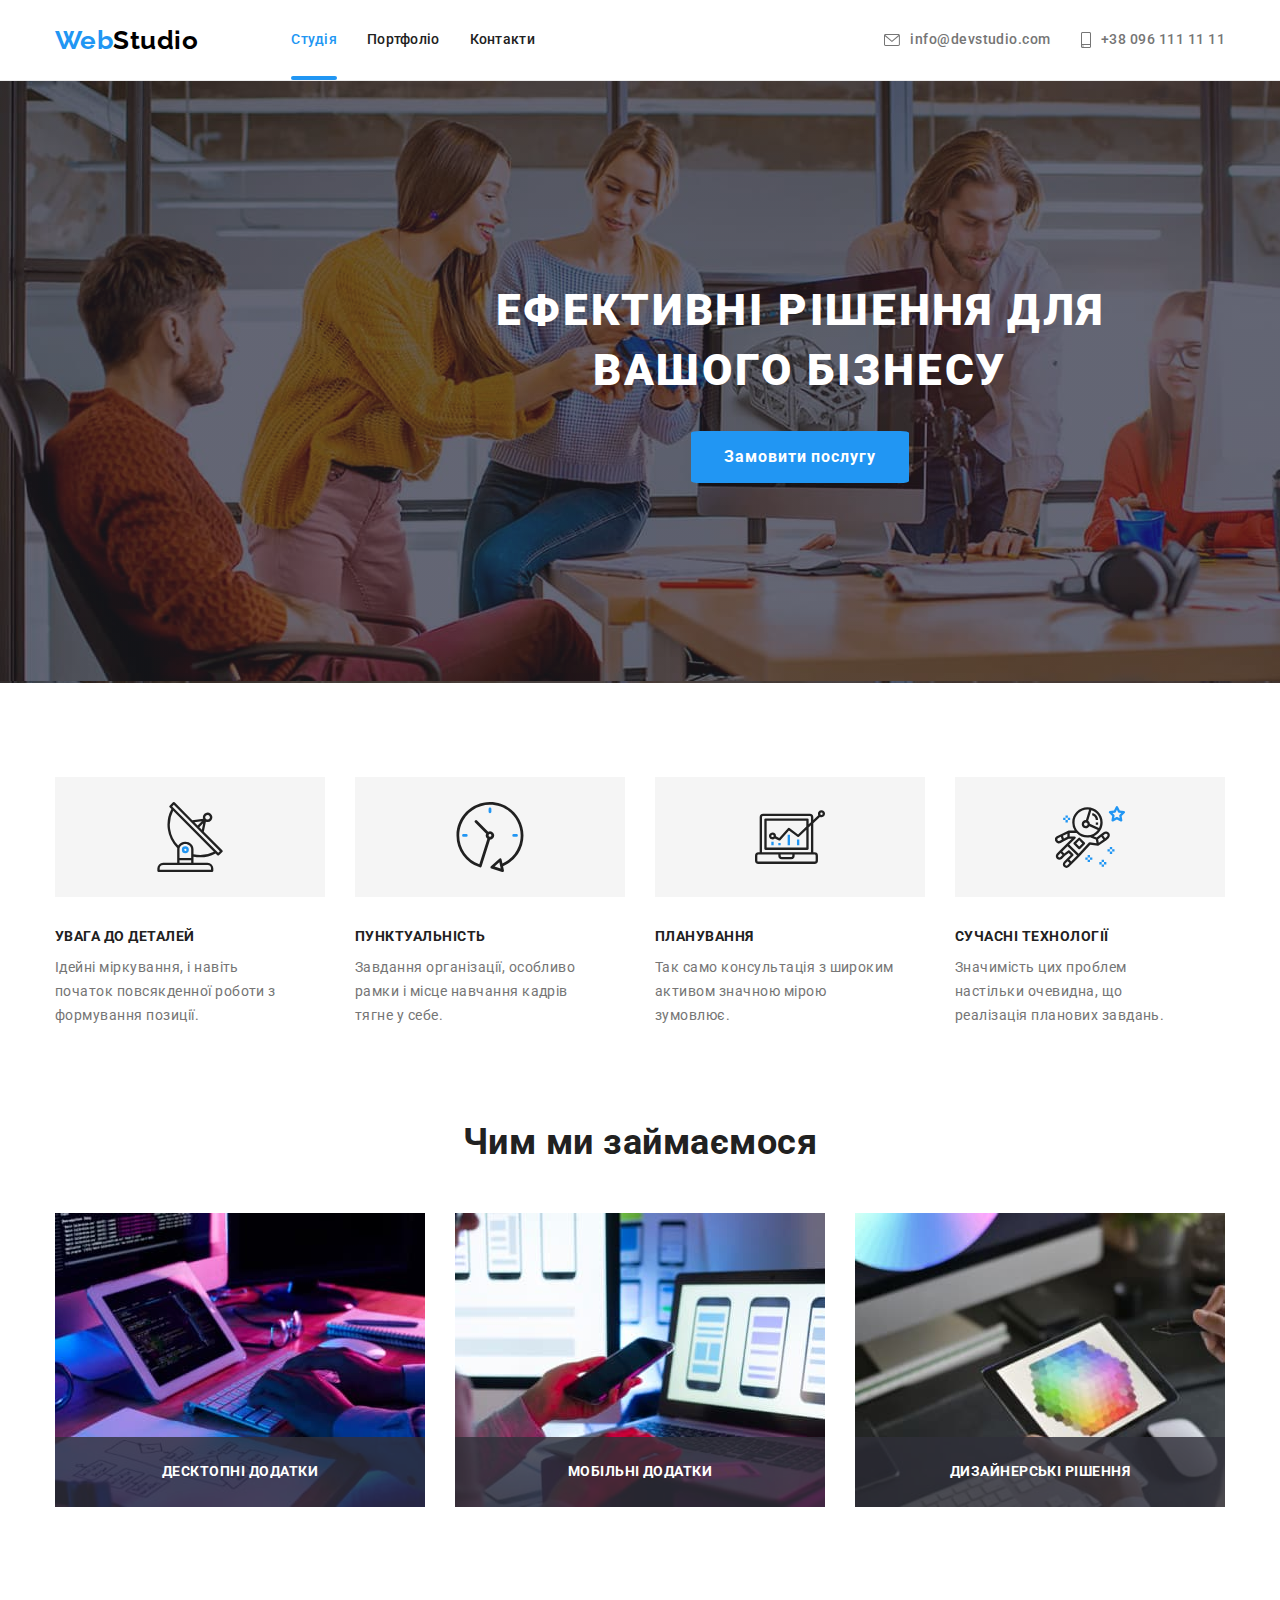
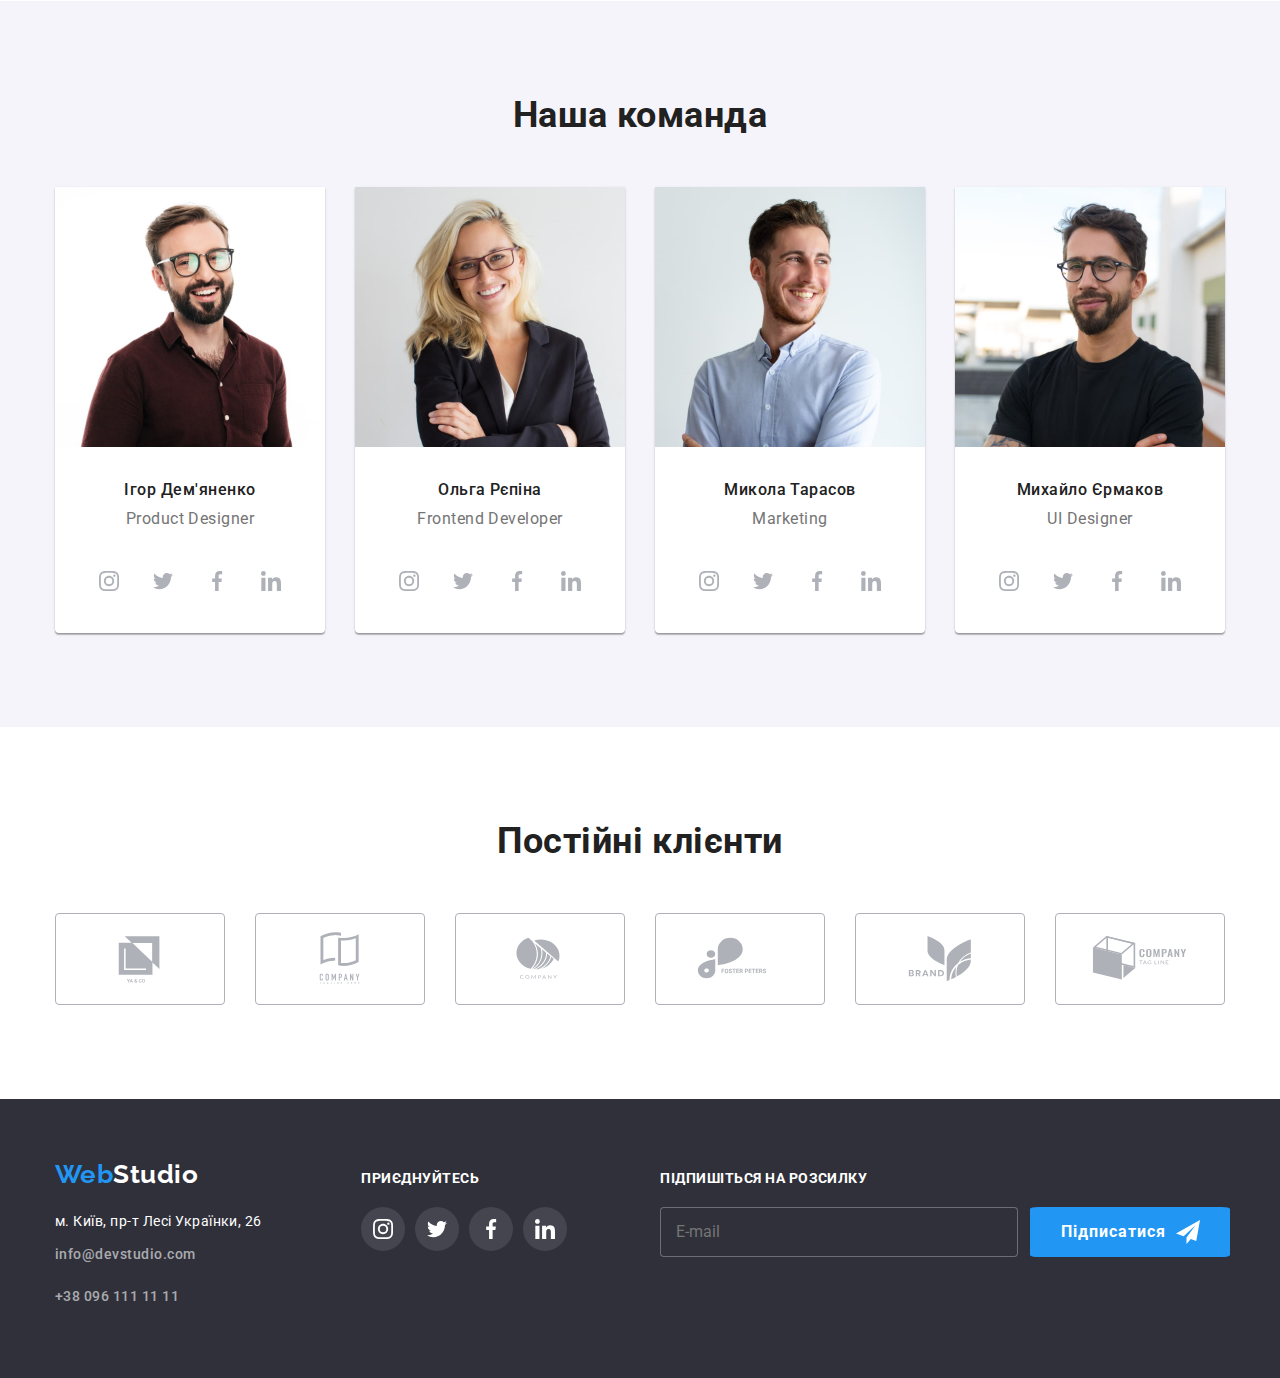
==== index.html @ f46c578a "копіює 6 репозиторій" ====
<!DOCTYPE html>
<html lang="uk">
  <head>
    <meta charset="UTF-8" />
    <meta http-equiv="X-UA-Compatible" content="IE=edge" />
    <meta name="viewport" content="width=device-width, initial-scale=1.0" />
    <title>Document</title>
    <link rel="preconnect" href="https://fonts.googleapis.com" />
    <link rel="preconnect" href="https://fonts.gstatic.com" crossorigin />
    <link
      href="https://fonts.googleapis.com/css2?family=Raleway:wght@700&family=Roboto:wght@400;500;700;900&display=swap"
      rel="stylesheet"
    />

    <link
      rel="stylesheet"
      href="https://cdnjs.cloudflare.com/ajax/libs/modern-normalize/1.1.0/modern-normalize.min.css"
    />
    <link rel="stylesheet" href="./css/styles.css" />
  </head>
  <body class="body">
    <header>
      <div class="header-body container">
        <nav class="nav">
          <a class="logo" href="/"
            >Web<span class="logo studio">Studio</span></a
          >
          <ul class="header list">
            <li class="test last-margin">
              <a class="heder-nav current" href="./index.html">Студія</a>
            </li>
            <li class="last-margin">
              <a class="heder-nav" href="./portfolio.html">Портфоліо</a>
            </li>
            <li class="last-margin">
              <a class="heder-nav" href="">Контакти</a>
            </li>
          </ul>
        </nav>
        <ul class="contacts list">
          <li class="last-margin">
            <a class="contacts-info" href="mailto:info@devstudio.com"
              > <svg class="envelope" width="16" height="12"><use href="./images/symbol-defs.svg#icon-envelope"></use></svg> info@devstudio.com</a
            >
          </li>
          <li class="last-margin">
            <a class="contacts-info" href="tel:+380961111111"
              ><svg class="envelope" width="10" height="16"><use href="./images/symbol-defs.svg#icon-smartphone"></use></svg> +38 096 111 11 11</a
            >
          </li>
        </ul>
      </div>
    </header>
    <main>
      <section class="hero">
        <div class="container">
          <h1 class="herou-text">Ефективні рішення для <br> вашого бізнесу</br></h1>
          <button class="button" type="button" data-modal-open>Замовити послугу</button>
          <div class="backdrop is-hidden" data-modal>
          <div class="modal">
            <button type="button"  class="close-modal" data-modal-close><svg class="close-svg" width="18" height="18"><use href="./images/symbol-defs.svg#icon-close"></use></svg></button>
            <p class="titile-modal">Залиште свої дані, ми вам передзвонимо</p>
            
            <form action="" class="form">
            
              <div class="form-filed">
            <label for="name">Ім'я</label>
            <input class="form-input" type="text" name="name" id="name"/>
            <svg class="form-icon" width="18" height="18"><use href="./images/symbol-defs.svg#icon-person-black"></use></svg>
            </div>
            
            
            <div class="form-filed"><label for="tel">Телефон</label>
            <input class="form-input" type="tel" name="tel" id="tel"/>
          <svg class="form-icon" width="18" height="18"><use href="./images/symbol-defs.svg#icon-phone-black"></use></svg>
          </div>
            
            <div class="form-filed"><label for="email">Пошта</label>
            <input class="form-input" type="email" name="email" id="email"/>
          <svg class="form-icon" width="18" height="18"><use href="./images/symbol-defs.svg#icon-email-black"></use></svg>
          </div>

              
            
            <div class="form-filed textarea"><label for="comment">Коментар</label>
            <textarea class="comment" name="comment" id="comment"  rows="10" placeholder="Введіть текст"></textarea></div>
            
          
            <label class="accept"> <input class="checkbox" type="checkbox">

              <svg class="icon-check" width="16px" height="15px"><use href="./images/symbol-defs.svg#icon-check"></use></svg> 
              Погоджуюся з розсилкою та приймаю 
              <a href=" " class="a-accept">Умови договору</a> 
            </label>
            <button class="button"  type="submit">Відправити</button>
           </form>
           </div>
        </div>
        </div>
        
      </section>
      <section class=" container section">
        <ul class="featurs list">
          <li class="groups" >
            <div class="featurs-group ">
              <svg class="antenna" width="70" height="70"><use href="./images/symbol-defs.svg#icon-antenna"></use></svg>
            </div>
            <h2 class="featurs-title">УВАГА ДО ДЕТАЛЕЙ</h2>
            <p class="featurs-text">
              Ідейні міркування, і навіть початок повсякденної роботи з
              формування позиції.
            </p>
          </li>
          <li  class="groups">
            <div class="featurs-group ">
              <svg class="clock" width="70" height="70"><use href="./images/symbol-defs.svg#icon-clock"></use></svg>
            </div>
            <h2 class="featurs-title">ПУНКТУАЛЬНІСТЬ</h2>
            <p class="featurs-text">
              Завдання організації, особливо рамки і місце навчання кадрів тягне
              у себе.
            </p>
          </li>
          <li  class="groups">
            <div class="featurs-group ">
              <svg class="diagram" width="70" height="70"><use href="./images/symbol-defs.svg#icon-diagram"></use></svg>
            </div>
            <h2 class="featurs-title">ПЛАНУВАННЯ</h2>
            <p class="featurs-text">
              Так само консультація з широким активом значною мірою зумовлює.
            </p>
          </li>
          <li  class="groups">
             <div class="featurs-group ">
              <svg class="astronaut" width="70" height="70"><use href="./images/symbol-defs.svg#icon-astronaut"></use></svg>
            </div>
            <h2 class="featurs-title">СУЧАСНІ ТЕХНОЛОГІЇ</h2>
            <p class="featurs-text">
              Значимість цих проблем настільки очевидна, що реалізація планових
              завдань.
            </p>
          </li>
        </ul>
      </section>
      <section class="heading section heading">
        <div class="container">
          <h2 class="heading-titel">Чим ми займаємося</h2>
          <ul class="heading-foto list">
            <li class="foto">
              <div class="box"><img
                  class="foto no-grap"
                  src="./images/img(8).jpg"
                  alt="Розробкою програм"
                  width="370"
                />
                <p class="label-text">ДЕСКТОПНІ ДОДАТКИ</p>
              </div>
              </li>
            <li class="foto">
                 <div class="box"><img
                  class="foto no-grap"
                  src="./images/img(10).jpg"
                  alt="Підлаштовуємо програми під телефонну версію"
                  width="370"
                /><p class="label-text">МОБІЛЬНІ ДОДАТКИ</p></div>
              </li>
            <li class="foto">
              <div class="box"><img
                  class="foto no-grap"
                  src="./images/img(9).jpg"
                  alt="Підлаштовуємо програми під планшет"
                  width="370"
                /><p class="label-text">ДИЗАЙНЕРСЬКІ РІШЕННЯ</p></div>
            </li>
          </ul>
        </div>
      </section>
      <section class="content section">
        <div class="container">
          <h2 class="content-title">Наша команда</h2>
          <ul class="images list">
            <li class="img">
              <div class="content-frame">
                <img
                  src="./images/img1.jpg"
                  alt="Ігор Дем'яненко
          Product Designer"
                  width="270"
                /> <div class="comanda">
                <h3 class="name">Ігор Дем'яненко</h3>
                <p class="position">Product Designer</p></div>
                <ul class="icon-list list">
                <li class="ic"><a href="#icon-instagram" class="icon"><svg class="social" width="20" height="20"><use href="./images/symbol-defs.svg#icon-instagram"></use></svg></a></li>
                <li class="ic"><a href="#icon-twitter" class="icon"><svg class="social" width="20" height="20"><use href="./images/symbol-defs.svg#icon-twitter"></use></svg></a></li>
                <li class="ic"><a href="#icon-facebook" class="icon"><svg class="social" width="20" height="20"><use href="./images/symbol-defs.svg#icon-facebook"></use></svg></a></li>
                <li class="ic"><a href="#icon-linkedin" class="icon"><svg class="social" width="20" height="20"><use href="./images/symbol-defs.svg#icon-linkedin"></use></svg></a></li>
                </ul>
              </div>
            </li>
            <li class="img">
              <div class="content-frame">
                <img
                  src="./images/img2.jpg"
                  alt="Ольга Рєпіна
          Frontend Developer"
                  width="270"
                /><div class="comanda">
                <h3 class="name">Ольга Рєпіна</h3>
                <p class="position">Frontend Developer</p></div>
                <ul class="icon-list list">
                <li class="ic" ><a href="#icon-instagram" class="icon"><svg class="social" width="20" height="20"><use href="./images/symbol-defs.svg#icon-instagram"></use></svg></a></li>
                <li class="ic" ><a href="#icon-twitter" class="icon"><svg class="social" width="20" height="20"><use href="./images/symbol-defs.svg#icon-twitter"></use></svg></a></li>
                <li class="ic" ><a href="#icon-facebook" class="icon"><svg class="social" width="20" height="20"><use href="./images/symbol-defs.svg#icon-facebook"></use></svg></a></li>
                <li class="ic" ><a href="#icon-linkedin" class="icon"><svg class="social" width="20" height="20"><use href="./images/symbol-defs.svg#icon-linkedin"></use></svg></a></li>
                </ul>
              </div>
            </li>
            <li class="img">
              <div class="content-frame">
                <img
                  src="./images/img3.jpg"
                  alt="Микола Тарасов Marketing"
                  width="270"
                /><div class="comanda">
                <h3 class="name">Микола Тарасов</h3>
                <p class="position">Marketing</p> </div>
                <ul class="icon-list list">
                <li class="ic" ><a href="#icon-instagram" class="icon"><svg class="social" width="20" height="20"><use href="./images/symbol-defs.svg#icon-instagram"></use></svg></a></li>
                <li class="ic" ><a href="#icon-twitter" class="icon"><svg class="social" width="20" height="20"><use href="./images/symbol-defs.svg#icon-twitter"></use></svg></a></li>
                <li class="ic" ><a href="#icon-facebook" class="icon"><svg class="social" width="20" height="20"><use href="./images/symbol-defs.svg#icon-facebook"></use></svg></a></li>
                <li class="ic" ><a href="#icon-linkedin" class="icon"><svg class="social" width="20" height="20"><use href="./images/symbol-defs.svg#icon-linkedin"></use></svg></a></li>
                </ul>
        
              </div>
            </li>
            <li class="img">
              <div class="content-frame">
                <img
                  src="./images/img4.jpg"
                  alt="Михайло Єрмаков UI Designer"
                  width="270"
                /><div class="comanda">
                <h3 class="name">Михайло Єрмаков</h3>
                <p class="position">UI Designer</p></div>
                <ul class="icon-list list">
                <li class="ic" ><a href="#icon-instagram" class="icon"><svg class="social" width="20" height="20"><use href="./images/symbol-defs.svg#icon-instagram"></use></svg></a></li>
                <li class="ic" ><a href="#icon-twitter" class="icon"><svg class="social" width="20" height="20"><use href="./images/symbol-defs.svg#icon-twitter"></use></svg></a></li>
                <li class="ic" ><a href="#icon-facebook" class="icon"><svg class="social" width="20" height="20"><use href="./images/symbol-defs.svg#icon-facebook"></use></svg></a></li>
                <li class="ic" ><a href="#icon-linkedin" class="icon"><svg class="social" width="20" height="20"><use href="./images/symbol-defs.svg#icon-linkedin"></use></svg></a></li>
                </ul>
              </div>
            </li>
          </ul>
        </div>
      </section>

      <section class="customers-section container">
        <h2 class="customers">Постійні клієнти</h2>
        <ul class="custom-list list">
          <li class="custom"><a  href="#icon-Logo" class="custom-logo" ><svg width="106" height="60"><use href="./images/symbol-defs.svg#icon-Logo"></use></svg></a></li>
          <li class="custom"><a  href="#icon-Logo-1" class="custom-logo" ><svg width="106" height="60"><use href="./images/symbol-defs.svg#icon-Logo-1"></use></svg></a></li>
          <li class="custom"><a  href="#icon-Logo-2" class="custom-logo" ><svg width="106" height="60"><use href="./images/symbol-defs.svg#icon-Logo-2"></use></svg></a></li>
          <li class="custom"><a  href="#icon-Logo-3" class="custom-logo" ><svg width="106" height="60"><use href="./images/symbol-defs.svg#icon-Logo-3"></use></svg></a></li>
          <li class="custom"><a  href="#icon-Logo-4" class="custom-logo" ><svg width="106" height="60"><use href="./images/symbol-defs.svg#icon-Logo-4"></use></svg></a></li>
          <li class="custom"><a  href="#icon-Logo-4" class="custom-logo" ><svg width="106" height="60"><use href="./images/symbol-defs.svg#icon-Logo-5"></use></svg></a></li>
        </ul>
      </section>
    </main>
    <footer class="footer">
      <div class="footer-nav container">
        <div class="left-footer">
          <div class="logo-footer">
          <a class="logo" href="/">Web<span class="logo wite">Studio</span></a>
        </div>

        <address>
          <p class="adres">м. Київ, пр-т Лесі Українки, 26</p>
          <ul class="list">
            <li class="margin">
              <a class="contacts-info footer" href="mailto:info@devstudio.com"
                >info@devstudio.com</a
              >
            </li>
            <li>
              <a class="contacts-info footer" href="tel:+380961111111"
                >+38 096 111 11 11</a
              >
            </li>
          </ul>
        </address>
       </div>
        
        <div class="center-footer">
          <h2 class="welcome">ПРИЄДНУЙТЕСЬ</h2>
          <ul class="icon-list list">
                <li class="footer-icon"><a href="#icon-instagram" class="icon icon-footer"><svg class="social" width="20" height="20"><use href="./images/symbol-defs.svg#icon-instagram"></use></svg></a></li>
                <li class="footer-icon"><a href="#icon-twitter" class="icon icon-footer"><svg class="social" width="20" height="20"><use href="./images/symbol-defs.svg#icon-twitter"></use></svg></a></li>
                <li class="footer-icon"><a href="#icon-facebook" class="icon icon-footer"><svg class="social" width="20" height="20"><use href="./images/symbol-defs.svg#icon-facebook"></use></svg></a></li>
                <li class="footer-icon"><a href="#icon-linkedin" class="icon icon-footer"><svg class="social" width="20" height="20"><use href="./images/symbol-defs.svg#icon-linkedin"></use></svg></a></li>
                </ul>

         </div>
         <div class="right-footer">
          <h2 class="welcome">ПІДПИШІТЬСЯ НА РОЗСИЛКУ</h2>
          <form action="" class="email-footer">
            <label>
            <input class="email-footer-input" type="email-footer" name="email-footer" id="email-footer"
            placeholder="E-mail"/></label>
            <button class="button"  type="submit">Підписатися<svg class="icon-send" width="24" height="24"><use href="./images/symbol-defs.svg#icon-icon-send"></use></svg></button>

          </form>
  
  

         </div>
      </div>
      
    </footer>
    <script src="./js/modal.js"></script>
  </body>
</html>
---- css/styles.css ----
:root {
  --primary-text-color: #000000;
  --title-text-color: #757575;
  --accent-color: #2196f3;
  --heading-color: #2f303a;
  --featurs-title-color: #212121;
  --foter-adres-color: rgba(255, 255, 255, 0.6);
  --body-background-color: #ffffff;
  --heading-background-color: #f5f4fa;
  --featurs-bacgraund-color: #f5f5f5;
  --button-focus-color: #188ce8;
  --border-solid-color: #eeeeee;
  --sociala-medier-color: #afb1b8;
}

html {
  box-sizing: border-box;
}

* *::before,
*::after {
  box-sizing: inherit;
}

h1,
h2,
h3,
p,
ul {
  margin: 0;
  padding: 0;
}

.body {
  background-color: var(--body-background-color);

  font-family: Roboto, sans-serif;
  letter-spacing: 0.03em;
  margin: 0 auto;
}

.list {
  list-style: none;
}

.container {
  margin-left: auto;
  margin-right: auto;

  width: 1200px;
  padding-left: 15px;
  padding-right: 15px;
}

.section {
  padding-top: 94px;
  padding-bottom: 94px;
}

header {
  border-bottom: 1px solid #ececec;
}

.header-body {
  display: flex;
  justify-content: space-between;
  align-items: center;
}

.nav {
  display: flex;
  justify-content: space-between;
  align-items: center;
}

.logo {
  color: var(--accent-color);
  font-family: Raleway, sans-serif;
  font-weight: 700;
  font-size: 26px;
  line-height: 1.19;
  text-decoration: none;

  display: inline-block;
  margin-right: 93px;
}
.logo.studio {
  color: var(--primary-text-color);
  font-family: Raleway, sans-serif;
  font-weight: 700;
  font-size: 26px;
  line-height: 1.19;
  margin-right: 0px;
}

.header {
  display: flex;
}
.heder-nav {
  color: var(--featurs-title-color);
  font-weight: 500;
  font-size: 14px;
  line-height: 1.14;
  letter-spacing: 0.02em;
  text-decoration: none;

  display: block;
  padding: 32px 0;
  transition: color 250ms cubic-bezier(0.4, 0, 0.2, 1);
}

.current {
  color: var(--accent-color);
}
.test {
  position: relative;
}

.current::after {
  position: absolute;
  content: "";
  display: flex;
  height: 4px;
  width: 100%;
  background: #2196f3;
  border-radius: 2px;
  margin-top: 28px;
}

.heder-nav:hover,
.heder-nav:focus {
  color: var(--accent-color);
}

.contacts {
  display: flex;
}

.contacts-info {
  color: var(--title-text-color);
  text-decoration: none;
  font-size: 14px;
  line-height: 1.71;
  font-weight: 500;

  display: inline-flex;
  align-items: center;
  transition: color 250ms cubic-bezier(0.4, 0, 0.2, 1);
}

.contacts-info:hover,
.contacts-info:focus {
  color: var(--accent-color);
}

.envelope {
  margin-right: 10px;
}

.last-margin:not(:last-child) {
  margin-right: 30px;
}

.hero {
  background-color: #c4c4c4;
  text-align: center;
  padding: 200px;

  max-width: 1600px;
  min-height: 600px;
  background-image: linear-gradient(
      rgba(47, 48, 58, 0.4),
      rgba(47, 48, 58, 0.4)
    ),
    url(../images/fon.jpg);

  margin-left: auto;
  margin-right: auto;
}
.herou-text {
  color: var(--body-background-color);
  font-weight: 900;
  font-size: 44px;
  line-height: 1.36;
  text-align: center;
  letter-spacing: 0.06em;
  text-transform: uppercase;

  margin-bottom: 30px;
}
.button {
  padding: 10px 32px;
  display: inline-block;
  border-radius: 4%;
  min-width: 216px;
  text-align: center;

  color: var(--body-background-color);
  background-color: var(--accent-color);

  font-family: inherit;
  font-weight: 700;
  font-size: 16px;
  line-height: 1.87;
  letter-spacing: 0.06em;

  cursor: pointer;
  border: 1px solid transparent;
  transition: transform 250ms cubic-bezier(0.4, 0, 0.2, 1);
}

.button:hover,
.button:focus {
  background-color: var(--button-focus-color);
}

.backdrop {
  position: fixed;
  top: 0px;
  left: 0px;
  width: 100%;
  height: 100%;
  background-color: rgba(0, 0, 0, 0.2);
  z-index: 1;

  transition: opacity 250ms cubic-bezier(0.4, 0, 0.2, 1),
    visibility 250ms cubic-bezier(0.4, 0, 0.2, 1);
}

.backdrop.is-hidden {
  opacity: 0;
  pointer-events: none;
  visibility: hidden;
  transition: background-color 250ms cubic-bezier(0.4, 0, 0.2, 1);
}

.modal {
  position: absolute;
  top: 50%;
  left: 50%;
  transform: translate(-50%, -50%);

  width: 528px;
  height: 581px;
  padding: 40px;
  background: var(--body-background-color);

  box-shadow: 0px 1px 3px rgba(0, 0, 0, 0.12), 0px 1px 1px rgba(0, 0, 0, 0.14),
    0px 2px 1px rgba(0, 0, 0, 0.2);
  border-radius: 4px;

  transition: background-color 250ms cubic-bezier(0.4, 0, 0.2, 1),
    box-shadow 250ms cubic-bezier(0.4, 0, 0.2, 1);
}

.form {
  width: 448px;
}

.titile-modal {
  margin-bottom: 12px;

  font-family: "Roboto";
  font-style: normal;
  font-weight: 700;
  font-size: 20px;
  line-height: 1.15;
  text-align: center;
  letter-spacing: 0.03em;
}

.close-modal {
  position: absolute;
  top: 8px;
  right: 8px;

  display: flex;
  align-items: center;
  justify-content: center;

  margin: 0px;
  width: 30px;
  height: 30px;

  border: 1px solid rgba(0, 0, 0, 0.1);
  background-color: #ffffff;
  border-radius: 50%;
  cursor: pointer;

  transition: color 250ms cubic-bezier(0.4, 0, 0.2, 1);
}

.close-modal:hover,
.close-modal:focus {
  color: var(--accent-color);
}

.form-icon {
  display: inline-block;
  position: absolute;

  bottom: 11px;
  left: 12px;
  transition: color 250ms cubic-bezier(0.4, 0, 0.2, 1);
}

.form-filed {
  display: flex;
  position: relative;
  flex-direction: column;
  margin-bottom: 10px;
}

.form-input {
  margin: 0px;
  padding: 11px 12px;
  padding-left: 40px;

  border: 1px solid rgba(33, 33, 33, 0.2);
  border-radius: 4px;
  transition: border-color 250ms cubic-bezier(0.4, 0, 0.2, 1);
  outline: none;
}

.form-input:focus-within {
  border: 1px solid var(--accent-color);
}

.form-input:focus ~ .form-icon {
  fill: #2196f3;
}

.form-filed label {
  margin-bottom: 4px;
  text-align: left;

  font-family: "Roboto";
  font-style: normal;
  font-weight: 400;
  font-size: 12px;
  line-height: 1.16;
  letter-spacing: 0.01em;
  color: var(--title-text-color);
}

.comment {
  width: 448px;
  height: 120px;

  padding: 11px 12px;
  border: 1px solid rgba(33, 33, 33, 0.2);
  border-radius: 4px;
  resize: none;

  font-family: "Roboto";
  font-style: normal;
  font-weight: 400;
  font-size: 12px;
  line-height: 1.16;
  letter-spacing: 0.01em;
  outline: none;
  color: var(--title-text-color);
  transition: border-color 250ms cubic-bezier(0.4, 0, 0.2, 1);
}

.form-filed.textarea {
  margin-bottom: 20px;
}

.comment:focus-within {
  border: 1px solid var(--accent-color);
}

.comment::placeholder {
  color: rgba(117, 117, 117, 0.5);
}

.checkbox {
  position: absolute;
  width: 1px;
  height: 1px;
  margin: -1px;
  border: 0;
  padding: 0;

  white-space: nowrap;
  clip-path: inset(100%);
  clip: rect(0 0 0 0);
  overflow: hidden;
}

.icon-check {
  position: absolute;
  left: 0;
  top: 4px;
  fill: transparent;
  display: inline-block;
  border: 2px solid #212121;
  border-radius: 2px;
  transition: background-color 250ms cubic-bezier(0.4, 0, 0.2, 1),
    border-color 250ms cubic-bezier(0.4, 0, 0.2, 1),
    fill 250ms cubic-bezier(0.4, 0, 0.2, 1);
}

.checkbox:checked + .icon-check {
  fill: var(--body-background-color);
  background-color: var(--accent-color);
  border-color: var(--accent-color);
}

.accept {
  color: var(--title-text-color);
  font-family: "Roboto";
  font-style: normal;
  font-weight: 400;
  font-size: 14px;
  line-height: 1.71;
  margin-bottom: 30px;

  display: inline-block;
  position: relative;
  padding-left: 20px;
}

.a-accept {
  color: var(--accent-color);
  text-decoration: underline;

  margin-left: 5px;
}

.form .button {
  margin-left: auto;
  margin-right: auto;
}

.featurs {
  display: flex;
  width: 1170px;
}
.groups:not(:last-child) {
  margin-right: 30px;
}

.featurs-group {
  background-color: var(--featurs-bacgraund-color);
  width: 270px;
  height: 120px;

  display: flex;
  justify-content: center;
  align-items: center;
}

.featurs-title {
  color: var(--featurs-title-color);
  font-size: 14px;
  line-height: 1.4;
  text-transform: uppercase;

  margin-bottom: 10px;
  margin-top: 30px;
}
.featurs-text {
  color: var(--title-text-color);
  font-size: 14px;
  line-height: 1.7;

  margin-right: 30px;
}

.heading {
  padding-top: 0;
}

.box {
  position: relative;
}

.label-text {
  display: flex;
  font-family: "Roboto";
  font-style: normal;
  font-weight: 700;
  font-size: 14px;
  line-height: 1.14;
  color: var(--body-background-color);

  padding: 27px 0px;
  width: 370px;

  position: absolute;
  background-color: rgba(47, 48, 58, 0.8);
  text-align: center;
  justify-content: center;
  bottom: 0px;
}

.heading-titel {
  color: var(--featurs-title-color);
  font-size: 36px;
  line-height: 1.16;
  text-align: center;

  margin-bottom: 50px;
}

.container > .heading-foto {
  display: flex;

  margin: 0%;
  padding: 0%;
  list-style: none;
}

.foto {
  max-width: 100%;
  height: auto;
  display: block;
}
.foto .no-grap {
  display: block;
}

.foto:not(:last-child) {
  margin-right: 30px;
}

.content {
  background-color: var(--heading-background-color);

  margin-top: 0%;
  margin-bottom: 0%;
}
.content-title {
  color: var(--featurs-title-color);
  font-size: 36px;
  line-height: 1.16;
  text-align: center;

  margin-top: 0%;
  margin-bottom: 50px;
}

.images {
  display: flex;
  justify-content: space-between;
}

.content-frame {
  background-color: var(--body-background-color);

  margin-top: 0;
  margin-bottom: 0px;
  padding-bottom: 30px;

  box-shadow: 0px 1px 3px rgba(0, 0, 0, 0.12), 0px 1px 1px rgba(0, 0, 0, 0.14),
    0px 2px 1px rgba(0, 0, 0, 0.2);
  border-radius: 0px 0px 4px 4px;
}

.name {
  color: var(--featurs-title-color);
  font-weight: 500;
  font-size: 16px;
  line-height: 1.18;
  text-align: center;
}

.comanda {
  padding-top: 30px;
  padding-bottom: 30px;
}

.position {
  color: var(--title-text-color);
  font-size: 16px;
  line-height: 1.18;
  text-align: center;

  margin-top: 10px;
}

.icon-list {
  display: flex;
  justify-content: center;
}

.ic:not(:last-child) {
  margin-right: 10px;
}

.icon {
  display: flex;
  justify-content: center;
  align-items: center;

  height: 44px;
  width: 44px;

  color: var(--sociala-medier-color);
  cursor: pointer;
  border-radius: 50%;
  transition: background-color 250ms cubic-bezier(0.4, 0, 0.2, 1),
    color 250ms cubic-bezier(0.4, 0, 0.2, 1);
}

.icon:hover,
.icon:focus {
  background-color: var(--accent-color);
  color: var(--body-background-color);
}

.social {
  object-position: 50px 50px;
  fill: currentColor;

  transition: color 250ma cubic-bezier(0.4, 0, 0.2, 1);
}

.social:hover,
.social:focus {
  color: var(--body-background-color);
}

.customers-section {
  padding-top: 94px;
  padding-bottom: 94px;
}
.customers {
  font-family: Roboto;
  font-size: 36px;
  line-height: 1.16;
  text-align: center;
  color: var(--featurs-title-color);
}

.custom-list {
  display: flex;
  margin-top: 50px;
}

.custom {
  margin-right: 30px;
}

.custom:not(:last-child) {
  margin-right: 30px;
}

.custom-logo {
  display: flex;
  justify-content: center;
  align-items: center;

  width: 170px;
  height: 92px;

  cursor: pointer;
  border: 1px solid var(--sociala-medier-color);
  color: var(--sociala-medier-color);
  border-radius: 4px;

  transition: color 250ms cubic-bezier(0.4, 0, 0.2, 1),
    border-color 250ms cubic-bezier(0.4, 0, 0.2, 1);
}

.custom-logo:hover,
.custom-logo:focus {
  color: var(--accent-color);
  border: 1px solid var(--accent-color);
}
.footer {
  background-color: var(--heading-color);

  padding-top: 60px;
  padding-bottom: 60px;
}

.footer .logo {
  margin-bottom: 20px;
  display: flex;
}

.logo.wite {
  color: var(--body-background-color);
  font-family: Raleway, sans-serif;
  font-weight: 700;
  font-size: 26px;
  line-height: 1.19;
  margin: 0px;
}

.adres {
  color: var(--body-background-color);
  font-style: normal;
  font-size: 14px;
  line-height: 1.71;

  margin-bottom: 9px;
}
.contacts-info.footer {
  padding-top: 0;
  padding-bottom: 9px;

  color: var(--foter-adres-color);
  font-size: 14px;
  line-height: 1.71;
  font-style: normal;

  transition: color 250ms cubic-bezier(0.4, 0, 0.2, 1);
}

.margin {
  margin-bottom: 9px;
}

.contacts-info.footer:hover,
.contacts-info.footer:focus {
  color: var(--accent-color);
}

.footer-nav {
  display: flex;
  align-items: baseline;
}

.left-footer {
  margin-right: 70px;
}

.footer-icon:not(:last-child) {
  margin-right: 10px;
}

.right-footer {
  margin-left: 93px;
}

.email-footer {
  display: flex;
}
.icon-send {
}

.email-footer input {
  width: 358px;
  height: 50px;
  padding: 16px 15px;
  margin-right: 12px;

  font-family: "Roboto";
  font-style: normal;
  font-weight: 400;
  font-size: 16px;
  line-height: 1.25;
  color: rgba(255, 255, 255, 0.6);

  background-color: var(--heading-color);
  border: 1px solid rgba(255, 255, 255, 0.3);
  border-radius: 4px;
  outline: none;
  transition: border-color 250ms cubic-bezier(0.4, 0, 0.2, 1);
}

.email-footer input:focus-within {
  border: 1px solid var(--accent-color);
}

form .button {
  display: flex;
  align-items: center;
  justify-content: center;
  padding: 10px 28px;

  height: 50px;
  min-width: 200px;
}

.icon-send {
  margin-left: 10px;
}

.icon.icon-footer {
  color: var(--body-background-color);
  background-color: rgba(255, 255, 255, 0.1);
  border-radius: 50px;

  transition: background-color 250ms cubic-bezier(0.4, 0, 0.2, 1);
}

.icon.icon-footer:hover,
.icon.icon-footer:focus {
  background-color: #2196f3;
}

.welcome {
  font-family: Roboto;
  font-weight: 700;
  color: var(--body-background-color);
  font-size: 14px;
  line-height: 1.14;

  margin-bottom: 20px;
}

/* Css for portfolio */

.filters {
  display: flex;
  justify-content: center;
  margin-bottom: 50px;
}

.button-meny:not(:last-child) {
  margin-right: 8px;
}

.button-meny {
  border-radius: 4px;
}

.button-portfolio {
  display: inline-block;
  text-align: center;
  padding: 6px 22px;

  color: var(--featurs-title-color);
  background-color: var(--heading-background-color);

  font-family: inherit;
  font-weight: 500;
  font-size: 16px;
  line-height: 1.62;
  letter-spacing: 0.03em;

  cursor: pointer;
  border-radius: 4%;
  border: 1px solid transparent;

  transition: color 250ms cubic-bezier(0.4, 0, 0.2, 1),
    background-color 250ms cubic-bezier(0.4, 0, 0.2, 1),
    box-shadow 250ms cubic-bezier(0.4, 0, 0.2, 1);
}

.button-portfolio:hover,
.button-portfolio:focus {
  background-color: var(--accent-color);
  color: var(--body-background-color);
  box-shadow: 0px 3px 1px rgba(0, 0, 0, 0.1), 0px 1px 2px rgba(0, 0, 0, 0.08),
    0px 2px 2px rgba(0, 0, 0, 0.12);
}

.gallery-meny {
  display: flex;
  flex-wrap: wrap;

  margin-bottom: -30px;
  margin-right: -30px;
}

.gallery {
  flex-basis: calc((100% - 90px) / 3);

  margin-bottom: 30px;
  margin-right: 30px;
}

.card {
  display: block;

  cursor: pointer;
  transition: box-shadow 250ms cubic-bezier(0.4, 0, 0.2, 1);
}

.card:hover {
  box-shadow: 0px 1px 1px rgba(0, 0, 0, 0.12), 0px 4px 4px rgba(0, 0, 0, 0.06),
    1px 4px 6px rgba(0, 0, 0, 0.16);
}

.tumb {
  position: relative;
  overflow: hidden;
  display: flex;
}

.tumb::before {
  content: "";
  position: absolute;
  display: inline-block;

  width: 100%;
  height: 100%;

  background-color: rgba(33, 150, 243, 0.9);
  transition: opacity 250ms cubic-bezier(0.4, 0, 0.2, 1),
    transform 250ms cubic-bezier(0.4, 0, 0.2, 1);
  opacity: 1;
  transform: translateY(100%);
}

.card:hover .tumb::before {
  opacity: 1;
  transform: translateY(0);
}
.text-overlay {
  position: absolute;
  top: 50%;
  left: 50%;
  transform: translate(-50%, -50%);

  width: 322px;
  height: 168px;

  font-family: "Roboto";
  font-style: normal;
  font-weight: 400;
  font-size: 18px;
  line-height: 1.5;
  color: var(--body-background-color);

  opacity: 0;
  transition: opacity 250ms cubic-bezier(0.4, 0, 0.2, 1);
}

.card:hover .text-overlay {
  opacity: 1;
}

.portfolio {
  color: var(--featurs-title-color);
  font-size: 18px;
  line-height: 2;
  letter-spacing: 0.06em;

  margin-top: 0;
  margin-bottom: 4px;
}
.portfolio-examples {
  color: var(--title-text-color);
  font-size: 16px;
  line-height: 1.87;

  margin-top: 0;
  margin-bottom: 0;
}

.group {
  padding-top: 20px;
  padding-bottom: 20px;
  padding-left: 24px;

  max-width: 370px;
  border: 1px solid var(--border-solid-color);
}
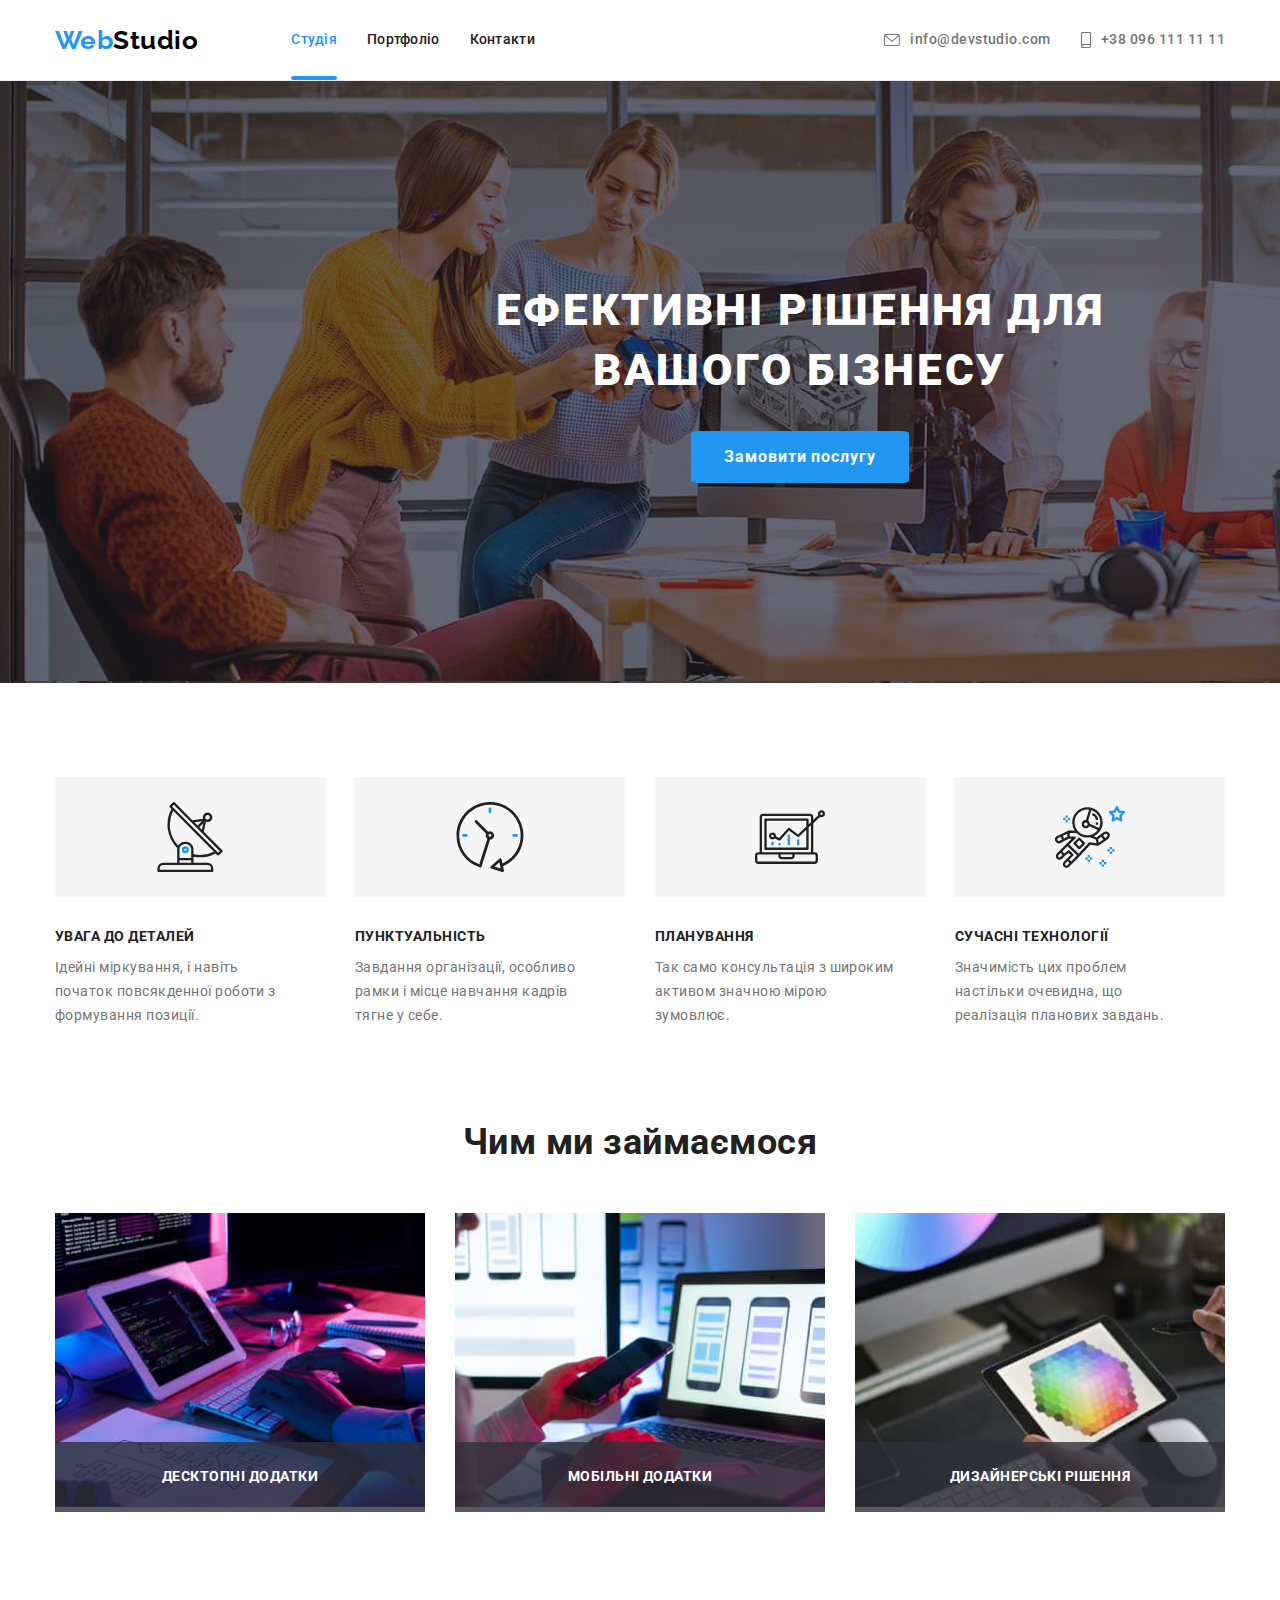
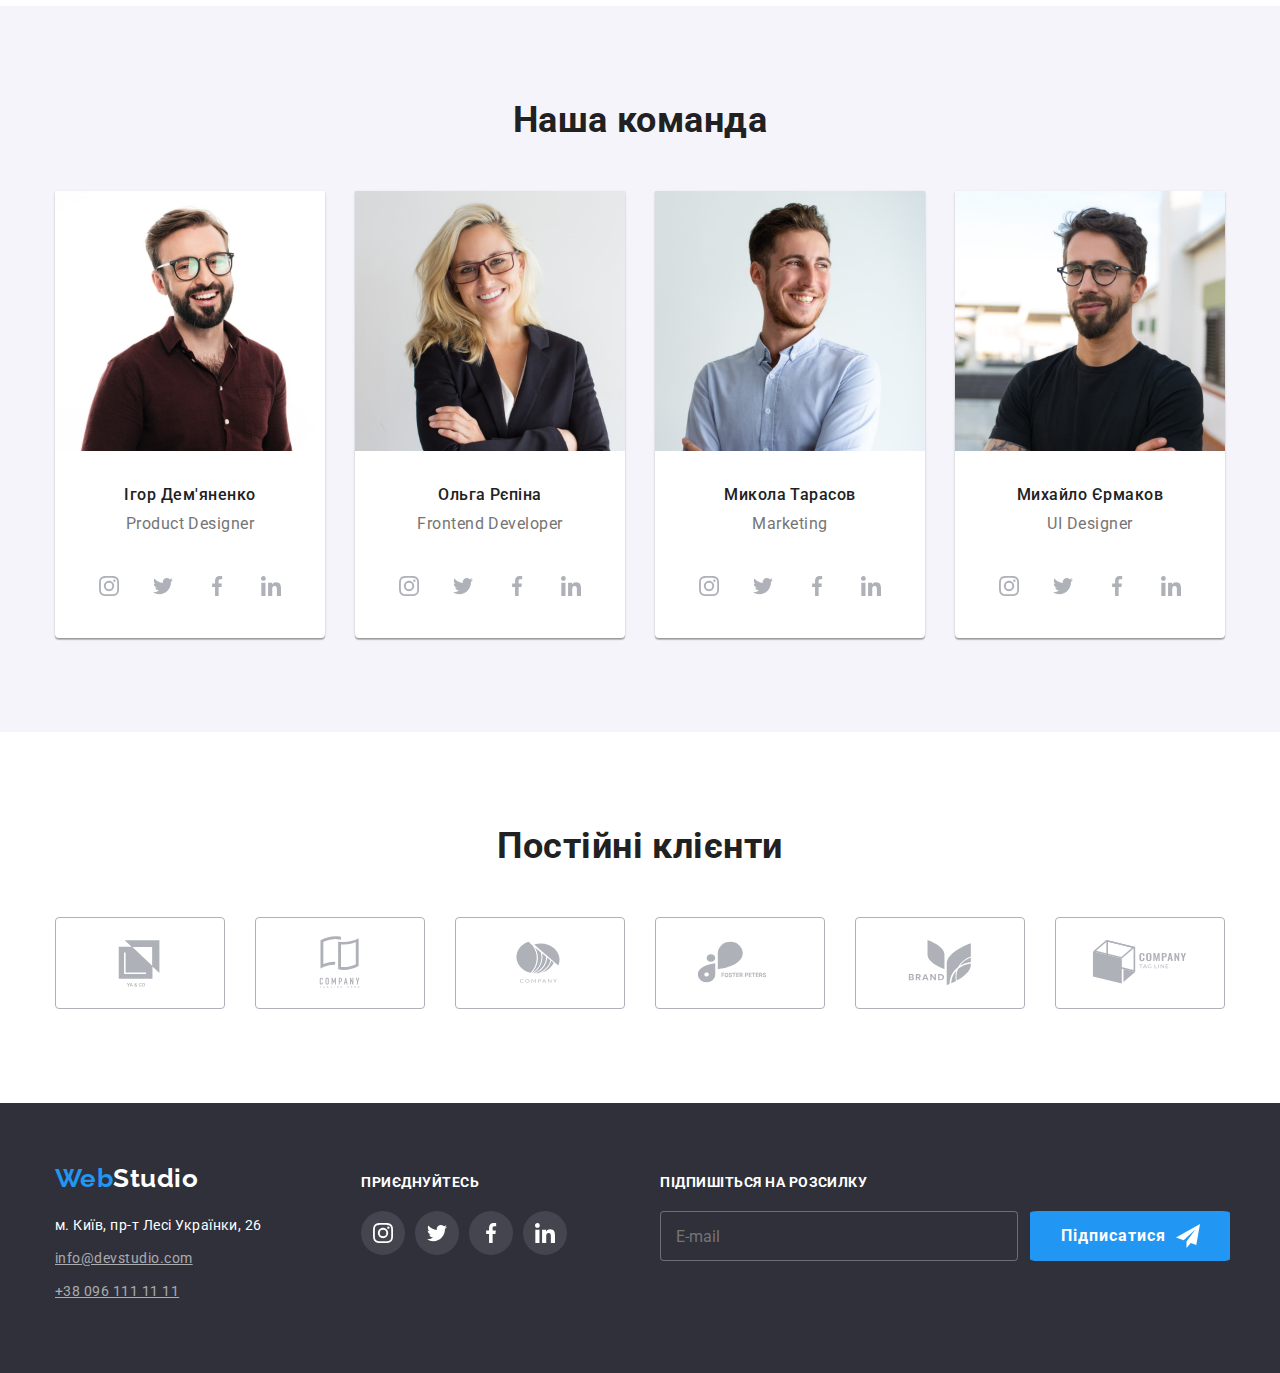
==== commit afd1eaff: "додає класи ВEM" ====
--- a/index.html
+++ b/index.html
@@ -19,33 +19,33 @@
     <link rel="stylesheet" href="./css/styles.css" />
   </head>
   <body class="body">
-    <header>
-      <div class="header-body container">
-        <nav class="nav">
+    <header class="header">
+      <div class="header__body container">
+        <nav class="header__nav">
           <a class="logo" href="/"
-            >Web<span class="logo studio">Studio</span></a
+            >Web<span class="logo--black">Studio</span></a
           >
-          <ul class="header list">
-            <li class="test last-margin">
-              <a class="heder-nav current" href="./index.html">Студія</a>
-            </li>
-            <li class="last-margin">
-              <a class="heder-nav" href="./portfolio.html">Портфоліо</a>
-            </li>
-            <li class="last-margin">
-              <a class="heder-nav" href="">Контакти</a>
+          <ul class="header__list-nav list">
+            <li class="heder__nav-page--current-small heder__nav-page--last-margin">
+              <a class="heder__nav-page heder__nav-page--current " href="./index.html">Студія</a>
+            </li>
+            <li class="heder__nav-page--last-margin">
+              <a class="heder__nav-page" href="./portfolio.html">Портфоліо</a>
+            </li>
+            <li class="heder__nav-page--last-margin">
+              <a class="heder__nav-page" href="">Контакти</a>
             </li>
           </ul>
         </nav>
         <ul class="contacts list">
-          <li class="last-margin">
-            <a class="contacts-info" href="mailto:info@devstudio.com"
-              > <svg class="envelope" width="16" height="12"><use href="./images/symbol-defs.svg#icon-envelope"></use></svg> info@devstudio.com</a
+          <li class="contacts--last-margin">
+            <a class="contacts__info" href="mailto:info@devstudio.com"
+              > <svg class="contacts__symbol" width="16" height="12"><use href="./images/symbol-defs.svg#icon-envelope"></use></svg> info@devstudio.com</a
             >
           </li>
-          <li class="last-margin">
-            <a class="contacts-info" href="tel:+380961111111"
-              ><svg class="envelope" width="10" height="16"><use href="./images/symbol-defs.svg#icon-smartphone"></use></svg> +38 096 111 11 11</a
+          <li class="contacts--last-margin">
+            <a class="contacts__info" href="tel:+380961111111"
+              ><svg class="contacts__symbol" width="10" height="16"><use href="./images/symbol-defs.svg#icon-smartphone"></use></svg> +38 096 111 11 11</a
             >
           </li>
         </ul>
@@ -54,199 +54,199 @@
     <main>
       <section class="hero">
         <div class="container">
-          <h1 class="herou-text">Ефективні рішення для <br> вашого бізнесу</br></h1>
+          <h1 class="herou__text">Ефективні рішення для <br> вашого бізнесу</br></h1>
           <button class="button" type="button" data-modal-open>Замовити послугу</button>
           <div class="backdrop is-hidden" data-modal>
           <div class="modal">
-            <button type="button"  class="close-modal" data-modal-close><svg class="close-svg" width="18" height="18"><use href="./images/symbol-defs.svg#icon-close"></use></svg></button>
-            <p class="titile-modal">Залиште свої дані, ми вам передзвонимо</p>
+            <button type="button"  class="modal__button-close" data-modal-close><svg class="close-svg" width="18" height="18"><use href="./images/symbol-defs.svg#icon-close"></use></svg></button>
+            <p class="modal__titile">Залиште свої дані, ми вам передзвонимо</p>
             
             <form action="" class="form">
             
-              <div class="form-filed">
+              <div class="form__filed">
             <label for="name">Ім'я</label>
-            <input class="form-input" type="text" name="name" id="name"/>
-            <svg class="form-icon" width="18" height="18"><use href="./images/symbol-defs.svg#icon-person-black"></use></svg>
-            </div>
-            
-            
-            <div class="form-filed"><label for="tel">Телефон</label>
-            <input class="form-input" type="tel" name="tel" id="tel"/>
-          <svg class="form-icon" width="18" height="18"><use href="./images/symbol-defs.svg#icon-phone-black"></use></svg>
+            <input class="form__input" type="text" name="name" id="name"/>
+            <svg class="form__icon" width="18" height="18"><use href="./images/symbol-defs.svg#icon-person-black"></use></svg>
+            </div>
+            
+            
+            <div class="form__filed"><label for="tel">Телефон</label>
+            <input class="form__input" type="tel" name="tel" id="tel"/>
+          <svg class="form__icon" width="18" height="18"><use href="./images/symbol-defs.svg#icon-phone-black"></use></svg>
           </div>
             
-            <div class="form-filed"><label for="email">Пошта</label>
-            <input class="form-input" type="email" name="email" id="email"/>
-          <svg class="form-icon" width="18" height="18"><use href="./images/symbol-defs.svg#icon-email-black"></use></svg>
+            <div class="form__filed"><label for="email">Пошта</label>
+            <input class="form__input" type="email" name="email" id="email"/>
+          <svg class="form__icon" width="18" height="18"><use href="./images/symbol-defs.svg#icon-email-black"></use></svg>
           </div>
 
               
             
-            <div class="form-filed textarea"><label for="comment">Коментар</label>
-            <textarea class="comment" name="comment" id="comment"  rows="10" placeholder="Введіть текст"></textarea></div>
+            <div class="form__filed form__filed--margin-bottom"><label for="comment">Коментар</label>
+            <textarea class="form__comment" name="comment" id="comment"  rows="10" placeholder="Введіть текст"></textarea></div>
             
           
-            <label class="accept"> <input class="checkbox" type="checkbox">
-
-              <svg class="icon-check" width="16px" height="15px"><use href="./images/symbol-defs.svg#icon-check"></use></svg> 
+            <label class="form__accept"> <input class="form__checkbox" type="checkbox">
+
+              <svg class="form__icon-check" width="16px" height="15px"><use href="./images/symbol-defs.svg#icon-check"></use></svg> 
               Погоджуюся з розсилкою та приймаю 
-              <a href=" " class="a-accept">Умови договору</a> 
+              <a href=" " class="form__accept-link">Умови договору</a> 
             </label>
-            <button class="button"  type="submit">Відправити</button>
+            <button class="button button--auto-margin"  type="submit">Відправити</button>
            </form>
            </div>
         </div>
         </div>
         
       </section>
-      <section class=" container section">
-        <ul class="featurs list">
-          <li class="groups" >
-            <div class="featurs-group ">
-              <svg class="antenna" width="70" height="70"><use href="./images/symbol-defs.svg#icon-antenna"></use></svg>
-            </div>
-            <h2 class="featurs-title">УВАГА ДО ДЕТАЛЕЙ</h2>
-            <p class="featurs-text">
+      <section class=" container featurs">
+        <ul class="featurs__list list">
+          <li class="featurs__list-groups--margin" >
+            <div class="featurs__groups-icon">
+              <svg width="70" height="70"><use href="./images/symbol-defs.svg#icon-antenna"></use></svg>
+            </div>
+            <h2 class="featurs__groups-title">УВАГА ДО ДЕТАЛЕЙ</h2>
+            <p class="featurs__groups-text">
               Ідейні міркування, і навіть початок повсякденної роботи з
               формування позиції.
             </p>
           </li>
-          <li  class="groups">
-            <div class="featurs-group ">
-              <svg class="clock" width="70" height="70"><use href="./images/symbol-defs.svg#icon-clock"></use></svg>
-            </div>
-            <h2 class="featurs-title">ПУНКТУАЛЬНІСТЬ</h2>
-            <p class="featurs-text">
+          <li  class="featurs__list-groups--margin">
+            <div class="featurs__groups-icon">
+              <svg width="70" height="70"><use href="./images/symbol-defs.svg#icon-clock"></use></svg>
+            </div>
+            <h2 class="featurs__groups-title">ПУНКТУАЛЬНІСТЬ</h2>
+            <p class="featurs__groups-text">
               Завдання організації, особливо рамки і місце навчання кадрів тягне
               у себе.
             </p>
           </li>
-          <li  class="groups">
-            <div class="featurs-group ">
-              <svg class="diagram" width="70" height="70"><use href="./images/symbol-defs.svg#icon-diagram"></use></svg>
-            </div>
-            <h2 class="featurs-title">ПЛАНУВАННЯ</h2>
-            <p class="featurs-text">
+          <li  class="featurs__list-groups--margin">
+            <div class="featurs__groups-icon">
+              <svg width="70" height="70"><use href="./images/symbol-defs.svg#icon-diagram"></use></svg>
+            </div>
+            <h2 class="featurs__groups-title">ПЛАНУВАННЯ</h2>
+            <p class="featurs__groups-text">
               Так само консультація з широким активом значною мірою зумовлює.
             </p>
           </li>
-          <li  class="groups">
-             <div class="featurs-group ">
-              <svg class="astronaut" width="70" height="70"><use href="./images/symbol-defs.svg#icon-astronaut"></use></svg>
-            </div>
-            <h2 class="featurs-title">СУЧАСНІ ТЕХНОЛОГІЇ</h2>
-            <p class="featurs-text">
+          <li  class="featurs__list-groups--margin">
+             <div class="featurs__groups-icon">
+              <svg  width="70" height="70"><use href="./images/symbol-defs.svg#icon-astronaut"></use></svg>
+            </div>
+            <h2 class="featurs__groups-title">СУЧАСНІ ТЕХНОЛОГІЇ</h2>
+            <p class="featurs__groups-text">
               Значимість цих проблем настільки очевидна, що реалізація планових
               завдань.
             </p>
           </li>
         </ul>
       </section>
-      <section class="heading section heading">
+      <section class="heading">
         <div class="container">
-          <h2 class="heading-titel">Чим ми займаємося</h2>
-          <ul class="heading-foto list">
-            <li class="foto">
-              <div class="box"><img
-                  class="foto no-grap"
+          <h2 class="heading__titel">Чим ми займаємося</h2>
+          <ul class="heading__gallery list">
+            <li class="heading__gallery-foto">
+              <div class="heading__foto-box"><img
+                  
                   src="./images/img(8).jpg"
                   alt="Розробкою програм"
                   width="370"
                 />
-                <p class="label-text">ДЕСКТОПНІ ДОДАТКИ</p>
+                <p class="heading__foto-text">ДЕСКТОПНІ ДОДАТКИ</p>
               </div>
               </li>
-            <li class="foto">
-                 <div class="box"><img
-                  class="foto no-grap"
+            <li class="heading__gallery-foto">
+                 <div class="heading__foto-box"><img
+                  
                   src="./images/img(10).jpg"
                   alt="Підлаштовуємо програми під телефонну версію"
                   width="370"
-                /><p class="label-text">МОБІЛЬНІ ДОДАТКИ</p></div>
+                /><p class="heading__foto-text">МОБІЛЬНІ ДОДАТКИ</p></div>
               </li>
-            <li class="foto">
-              <div class="box"><img
-                  class="foto no-grap"
+            <li class="heading__gallery-foto">
+              <div class="heading__foto-box"><img
+    
                   src="./images/img(9).jpg"
                   alt="Підлаштовуємо програми під планшет"
                   width="370"
-                /><p class="label-text">ДИЗАЙНЕРСЬКІ РІШЕННЯ</p></div>
+                /><p class="heading__foto-text">ДИЗАЙНЕРСЬКІ РІШЕННЯ</p></div>
             </li>
           </ul>
         </div>
       </section>
-      <section class="content section">
+      <section class="comanda">
         <div class="container">
-          <h2 class="content-title">Наша команда</h2>
-          <ul class="images list">
-            <li class="img">
-              <div class="content-frame">
+          <h2 class="comanda__title">Наша команда</h2>
+          <ul class="comanda__worker-list list">
+            <li>
+              <div class="comanda__list-content">
                 <img
                   src="./images/img1.jpg"
                   alt="Ігор Дем'яненко
           Product Designer"
                   width="270"
-                /> <div class="comanda">
-                <h3 class="name">Ігор Дем'яненко</h3>
-                <p class="position">Product Designer</p></div>
-                <ul class="icon-list list">
-                <li class="ic"><a href="#icon-instagram" class="icon"><svg class="social" width="20" height="20"><use href="./images/symbol-defs.svg#icon-instagram"></use></svg></a></li>
-                <li class="ic"><a href="#icon-twitter" class="icon"><svg class="social" width="20" height="20"><use href="./images/symbol-defs.svg#icon-twitter"></use></svg></a></li>
-                <li class="ic"><a href="#icon-facebook" class="icon"><svg class="social" width="20" height="20"><use href="./images/symbol-defs.svg#icon-facebook"></use></svg></a></li>
-                <li class="ic"><a href="#icon-linkedin" class="icon"><svg class="social" width="20" height="20"><use href="./images/symbol-defs.svg#icon-linkedin"></use></svg></a></li>
-                </ul>
-              </div>
-            </li>
-            <li class="img">
-              <div class="content-frame">
+                /> <div class="comanda__worker-information">
+                <h3 class="comanda__worker-name">Ігор Дем'яненко</h3>
+                <p class="comanda__worker-position">Product Designer</p></div>
+                <ul class="sociala-medier list">
+                <li class="sociala-medier__icon--last-margin"><a href="#icon-instagram" class="sociala-medier__link"><svg class="sociala-medier__icon" width="20" height="20"><use href="./images/symbol-defs.svg#icon-instagram"></use></svg></a></li>
+                <li class="sociala-medier__icon--last-margin"><a href="#icon-twitter" class="sociala-medier__link"><svg class="sociala-medier__icon" width="20" height="20"><use href="./images/symbol-defs.svg#icon-twitter"></use></svg></a></li>
+                <li class="sociala-medier__icon--last-margin"><a href="#icon-facebook" class="sociala-medier__link"><svg class="sociala-medier__icon" width="20" height="20"><use href="./images/symbol-defs.svg#icon-facebook"></use></svg></a></li>
+                <li class="sociala-medier__icon--last-margin"><a href="#icon-linkedin" class="sociala-medier__link"><svg class="sociala-medier__icon" width="20" height="20"><use href="./images/symbol-defs.svg#icon-linkedin"></use></svg></a></li>
+                </ul>
+              </div>
+            </li>
+            <li>
+              <div class="comanda__list-content">
                 <img
                   src="./images/img2.jpg"
                   alt="Ольга Рєпіна
           Frontend Developer"
                   width="270"
-                /><div class="comanda">
-                <h3 class="name">Ольга Рєпіна</h3>
-                <p class="position">Frontend Developer</p></div>
-                <ul class="icon-list list">
-                <li class="ic" ><a href="#icon-instagram" class="icon"><svg class="social" width="20" height="20"><use href="./images/symbol-defs.svg#icon-instagram"></use></svg></a></li>
-                <li class="ic" ><a href="#icon-twitter" class="icon"><svg class="social" width="20" height="20"><use href="./images/symbol-defs.svg#icon-twitter"></use></svg></a></li>
-                <li class="ic" ><a href="#icon-facebook" class="icon"><svg class="social" width="20" height="20"><use href="./images/symbol-defs.svg#icon-facebook"></use></svg></a></li>
-                <li class="ic" ><a href="#icon-linkedin" class="icon"><svg class="social" width="20" height="20"><use href="./images/symbol-defs.svg#icon-linkedin"></use></svg></a></li>
-                </ul>
-              </div>
-            </li>
-            <li class="img">
-              <div class="content-frame">
+                /><div class="comanda__worker-information">
+                <h3 class="comanda__worker-name">Ольга Рєпіна</h3>
+                <p class="comanda__worker-position">Frontend Developer</p></div>
+                <ul class="sociala-medier list">
+                <li class="sociala-medier__icon--last-margin" ><a href="#icon-instagram" class="sociala-medier__link"><svg class="sociala-medier__icon" width="20" height="20"><use href="./images/symbol-defs.svg#icon-instagram"></use></svg></a></li>
+                <li class="sociala-medier__icon--last-margin" ><a href="#icon-twitter" class="sociala-medier__link"><svg class="sociala-medier__icon" width="20" height="20"><use href="./images/symbol-defs.svg#icon-twitter"></use></svg></a></li>
+                <li class="sociala-medier__icon--last-margin" ><a href="#icon-facebook" class="sociala-medier__link"><svg class="sociala-medier__icon" width="20" height="20"><use href="./images/symbol-defs.svg#icon-facebook"></use></svg></a></li>
+                <li class="sociala-medier__icon--last-margin" ><a href="#icon-linkedin" class="sociala-medier__link"><svg class="sociala-medier__icon" width="20" height="20"><use href="./images/symbol-defs.svg#icon-linkedin"></use></svg></a></li>
+                </ul>
+              </div>
+            </li>
+            <li>
+              <div class="comanda__list-content">
                 <img
                   src="./images/img3.jpg"
                   alt="Микола Тарасов Marketing"
                   width="270"
-                /><div class="comanda">
-                <h3 class="name">Микола Тарасов</h3>
-                <p class="position">Marketing</p> </div>
-                <ul class="icon-list list">
-                <li class="ic" ><a href="#icon-instagram" class="icon"><svg class="social" width="20" height="20"><use href="./images/symbol-defs.svg#icon-instagram"></use></svg></a></li>
-                <li class="ic" ><a href="#icon-twitter" class="icon"><svg class="social" width="20" height="20"><use href="./images/symbol-defs.svg#icon-twitter"></use></svg></a></li>
-                <li class="ic" ><a href="#icon-facebook" class="icon"><svg class="social" width="20" height="20"><use href="./images/symbol-defs.svg#icon-facebook"></use></svg></a></li>
-                <li class="ic" ><a href="#icon-linkedin" class="icon"><svg class="social" width="20" height="20"><use href="./images/symbol-defs.svg#icon-linkedin"></use></svg></a></li>
+                /><div class="comanda__worker-information">
+                <h3 class="comanda__worker-name">Микола Тарасов</h3>
+                <p class="comanda__worker-position">Marketing</p> </div>
+                <ul class="sociala-medier list">
+                <li class="sociala-medier__icon--last-margin" ><a href="#icon-instagram" class="sociala-medier__link"><svg class="sociala-medier__icon" width="20" height="20"><use href="./images/symbol-defs.svg#icon-instagram"></use></svg></a></li>
+                <li class="sociala-medier__icon--last-margin" ><a href="#icon-twitter" class="sociala-medier__link"><svg class="sociala-medier__icon" width="20" height="20"><use href="./images/symbol-defs.svg#icon-twitter"></use></svg></a></li>
+                <li class="sociala-medier__icon--last-margin" ><a href="#icon-facebook" class="sociala-medier__link"><svg class="sociala-medier__icon" width="20" height="20"><use href="./images/symbol-defs.svg#icon-facebook"></use></svg></a></li>
+                <li class="sociala-medier__icon--last-margin" ><a href="#icon-linkedin" class="sociala-medier__link"><svg class="sociala-medier__icon" width="20" height="20"><use href="./images/symbol-defs.svg#icon-linkedin"></use></svg></a></li>
                 </ul>
         
               </div>
             </li>
-            <li class="img">
-              <div class="content-frame">
+            <li>
+              <div class="comanda__list-content">
                 <img
                   src="./images/img4.jpg"
                   alt="Михайло Єрмаков UI Designer"
                   width="270"
-                /><div class="comanda">
-                <h3 class="name">Михайло Єрмаков</h3>
-                <p class="position">UI Designer</p></div>
-                <ul class="icon-list list">
-                <li class="ic" ><a href="#icon-instagram" class="icon"><svg class="social" width="20" height="20"><use href="./images/symbol-defs.svg#icon-instagram"></use></svg></a></li>
-                <li class="ic" ><a href="#icon-twitter" class="icon"><svg class="social" width="20" height="20"><use href="./images/symbol-defs.svg#icon-twitter"></use></svg></a></li>
-                <li class="ic" ><a href="#icon-facebook" class="icon"><svg class="social" width="20" height="20"><use href="./images/symbol-defs.svg#icon-facebook"></use></svg></a></li>
-                <li class="ic" ><a href="#icon-linkedin" class="icon"><svg class="social" width="20" height="20"><use href="./images/symbol-defs.svg#icon-linkedin"></use></svg></a></li>
+                /><div class="comanda__worker-information">
+                <h3 class="comanda__worker-name">Михайло Єрмаков</h3>
+                <p class="comanda__worker-position">UI Designer</p></div>
+                <ul class="sociala-medier list">
+                <li class="sociala-medier__icon--last-margin" ><a href="#icon-instagram" class="sociala-medier__link"><svg class="sociala-medier__icon" width="20" height="20"><use href="./images/symbol-defs.svg#icon-instagram"></use></svg></a></li>
+                <li class="sociala-medier__icon--last-margin" ><a href="#icon-twitter" class="sociala-medier__link"><svg class="sociala-medier__icon" width="20" height="20"><use href="./images/symbol-defs.svg#icon-twitter"></use></svg></a></li>
+                <li class="sociala-medier__icon--last-margin" ><a href="#icon-facebook" class="sociala-medier__link"><svg class="sociala-medier__icon" width="20" height="20"><use href="./images/symbol-defs.svg#icon-facebook"></use></svg></a></li>
+                <li class="sociala-medier__icon--last-margin" ><a href="#icon-linkedin" class="sociala-medier__link"><svg class="sociala-medier__icon" width="20" height="20"><use href="./images/symbol-defs.svg#icon-linkedin"></use></svg></a></li>
                 </ul>
               </div>
             </li>
@@ -254,35 +254,34 @@
         </div>
       </section>
 
-      <section class="customers-section container">
-        <h2 class="customers">Постійні клієнти</h2>
-        <ul class="custom-list list">
-          <li class="custom"><a  href="#icon-Logo" class="custom-logo" ><svg width="106" height="60"><use href="./images/symbol-defs.svg#icon-Logo"></use></svg></a></li>
-          <li class="custom"><a  href="#icon-Logo-1" class="custom-logo" ><svg width="106" height="60"><use href="./images/symbol-defs.svg#icon-Logo-1"></use></svg></a></li>
-          <li class="custom"><a  href="#icon-Logo-2" class="custom-logo" ><svg width="106" height="60"><use href="./images/symbol-defs.svg#icon-Logo-2"></use></svg></a></li>
-          <li class="custom"><a  href="#icon-Logo-3" class="custom-logo" ><svg width="106" height="60"><use href="./images/symbol-defs.svg#icon-Logo-3"></use></svg></a></li>
-          <li class="custom"><a  href="#icon-Logo-4" class="custom-logo" ><svg width="106" height="60"><use href="./images/symbol-defs.svg#icon-Logo-4"></use></svg></a></li>
-          <li class="custom"><a  href="#icon-Logo-4" class="custom-logo" ><svg width="106" height="60"><use href="./images/symbol-defs.svg#icon-Logo-5"></use></svg></a></li>
+      <section class="customers">
+        <div class="container">
+        <h2 class="customers__title">Постійні клієнти</h2>
+        <ul class="customers__list list">
+          <li class="customers__list-client"><a  href="#icon-Logo" class="custom-logo" ><svg width="106" height="60"><use href="./images/symbol-defs.svg#icon-Logo"></use></svg></a></li>
+          <li class="customers__list-client"><a  href="#icon-Logo-1" class="custom-logo" ><svg width="106" height="60"><use href="./images/symbol-defs.svg#icon-Logo-1"></use></svg></a></li>
+          <li class="customers__list-client"><a  href="#icon-Logo-2" class="custom-logo" ><svg width="106" height="60"><use href="./images/symbol-defs.svg#icon-Logo-2"></use></svg></a></li>
+          <li class="customers__list-client"><a  href="#icon-Logo-3" class="custom-logo" ><svg width="106" height="60"><use href="./images/symbol-defs.svg#icon-Logo-3"></use></svg></a></li>
+          <li class="customers__list-client"><a  href="#icon-Logo-4" class="custom-logo" ><svg width="106" height="60"><use href="./images/symbol-defs.svg#icon-Logo-4"></use></svg></a></li>
+          <li class="customers__list-client"><a  href="#icon-Logo-4" class="custom-logo" ><svg width="106" height="60"><use href="./images/symbol-defs.svg#icon-Logo-5"></use></svg></a></li>
         </ul>
+        </div>
       </section>
     </main>
     <footer class="footer">
-      <div class="footer-nav container">
-        <div class="left-footer">
-          <div class="logo-footer">
-          <a class="logo" href="/">Web<span class="logo wite">Studio</span></a>
-        </div>
-
+      <div class="footer__nav container">
+        <div class="footer__contact-details">
+         <a class="logo logo--position" href="/">Web<span class="logo--wite">Studio</span></a>
         <address>
-          <p class="adres">м. Київ, пр-т Лесі Українки, 26</p>
-          <ul class="list">
-            <li class="margin">
-              <a class="contacts-info footer" href="mailto:info@devstudio.com"
+          <p class="footer__adres">м. Київ, пр-т Лесі Українки, 26</p>
+          <ul class="footer__contacts list">
+            <li class="footer__contacts--margin">
+              <a class="footer__contacts" href="mailto:info@devstudio.com"
                 >info@devstudio.com</a
               >
             </li>
             <li>
-              <a class="contacts-info footer" href="tel:+380961111111"
+              <a class="footer__contacts" href="tel:+380961111111"
                 >+38 096 111 11 11</a
               >
             </li>
@@ -290,23 +289,23 @@
         </address>
        </div>
         
-        <div class="center-footer">
-          <h2 class="welcome">ПРИЄДНУЙТЕСЬ</h2>
-          <ul class="icon-list list">
-                <li class="footer-icon"><a href="#icon-instagram" class="icon icon-footer"><svg class="social" width="20" height="20"><use href="./images/symbol-defs.svg#icon-instagram"></use></svg></a></li>
-                <li class="footer-icon"><a href="#icon-twitter" class="icon icon-footer"><svg class="social" width="20" height="20"><use href="./images/symbol-defs.svg#icon-twitter"></use></svg></a></li>
-                <li class="footer-icon"><a href="#icon-facebook" class="icon icon-footer"><svg class="social" width="20" height="20"><use href="./images/symbol-defs.svg#icon-facebook"></use></svg></a></li>
-                <li class="footer-icon"><a href="#icon-linkedin" class="icon icon-footer"><svg class="social" width="20" height="20"><use href="./images/symbol-defs.svg#icon-linkedin"></use></svg></a></li>
+        <div>
+          <h2 class="footer__social-networks">ПРИЄДНУЙТЕСЬ</h2>
+          <ul class="sociala-medier list">
+                <li class="sociala-medier__icon--last-margin"><a href="#icon-instagram" class="sociala-medier__link sociala-medier__link--grey"><svg class="sociala-medier__icon" width="20" height="20"><use href="./images/symbol-defs.svg#icon-instagram"></use></svg></a></li>
+                <li class="sociala-medier__icon--last-margin"><a href="#icon-twitter" class="sociala-medier__link sociala-medier__link--grey"><svg class="sociala-medier__icon" width="20" height="20"><use href="./images/symbol-defs.svg#icon-twitter"></use></svg></a></li>
+                <li class="sociala-medier__icon--last-margin"><a href="#icon-facebook" class="sociala-medier__link sociala-medier__link--grey"><svg class="sociala-medier__icon" width="20" height="20"><use href="./images/symbol-defs.svg#icon-facebook"></use></svg></a></li>
+                <li class="sociala-medier__icon--last-margin"><a href="#icon-linkedin" class="sociala-medier__link sociala-medier__link--grey"><svg class="sociala-medier__icon" width="20" height="20"><use href="./images/symbol-defs.svg#icon-linkedin"></use></svg></a></li>
                 </ul>
 
          </div>
-         <div class="right-footer">
-          <h2 class="welcome">ПІДПИШІТЬСЯ НА РОЗСИЛКУ</h2>
-          <form action="" class="email-footer">
+         <div class="footer__subscription">
+          <h2 class="footer__social-networks">ПІДПИШІТЬСЯ НА РОЗСИЛКУ</h2>
+          <form action="" class="footer__form">
             <label>
-            <input class="email-footer-input" type="email-footer" name="email-footer" id="email-footer"
+            <input class="footer__form-email" type="email-footer" name="email-footer" id="email-footer"
             placeholder="E-mail"/></label>
-            <button class="button"  type="submit">Підписатися<svg class="icon-send" width="24" height="24"><use href="./images/symbol-defs.svg#icon-icon-send"></use></svg></button>
+            <button class="button footer__button"  type="submit">Підписатися<svg class="footer__button-icon" width="24" height="24"><use href="./images/symbol-defs.svg#icon-icon-send"></use></svg></button>
 
           </form>
   
--- a/css/styles.css
+++ b/css/styles.css
@@ -31,6 +31,10 @@
   padding: 0;
 }
 
+.list {
+  list-style: none;
+}
+
 .body {
   background-color: var(--body-background-color);
 
@@ -39,8 +43,14 @@
   margin: 0 auto;
 }
 
-.list {
-  list-style: none;
+.header {
+  border-bottom: 1px solid #ececec;
+}
+
+.header__body {
+  display: flex;
+  justify-content: space-between;
+  align-items: center;
 }
 
 .container {
@@ -52,22 +62,7 @@
   padding-right: 15px;
 }
 
-.section {
-  padding-top: 94px;
-  padding-bottom: 94px;
-}
-
-header {
-  border-bottom: 1px solid #ececec;
-}
-
-.header-body {
-  display: flex;
-  justify-content: space-between;
-  align-items: center;
-}
-
-.nav {
+.header__nav {
   display: flex;
   justify-content: space-between;
   align-items: center;
@@ -84,7 +79,7 @@
   display: inline-block;
   margin-right: 93px;
 }
-.logo.studio {
+.logo--black {
   color: var(--primary-text-color);
   font-family: Raleway, sans-serif;
   font-weight: 700;
@@ -93,10 +88,10 @@
   margin-right: 0px;
 }
 
-.header {
-  display: flex;
-}
-.heder-nav {
+.header__list-nav {
+  display: flex;
+}
+.heder__nav-page {
   color: var(--featurs-title-color);
   font-weight: 500;
   font-size: 14px;
@@ -109,14 +104,16 @@
   transition: color 250ms cubic-bezier(0.4, 0, 0.2, 1);
 }
 
-.current {
+.heder__nav-page:hover,
+.heder__nav-page:focus {
   color: var(--accent-color);
 }
-.test {
-  position: relative;
-}
-
-.current::after {
+
+.heder__nav-page--current {
+  color: var(--accent-color);
+}
+
+.heder__nav-page--current::after {
   position: absolute;
   content: "";
   display: flex;
@@ -127,16 +124,23 @@
   margin-top: 28px;
 }
 
-.heder-nav:hover,
-.heder-nav:focus {
-  color: var(--accent-color);
+.heder__nav-page--current-small {
+  position: relative;
+}
+
+.heder__nav-page--last-margin:not(:last-child) {
+  margin-right: 30px;
 }
 
 .contacts {
   display: flex;
 }
 
-.contacts-info {
+.contacts--last-margin:not(:last-child) {
+  margin-right: 30px;
+}
+
+.contacts__info {
   color: var(--title-text-color);
   text-decoration: none;
   font-size: 14px;
@@ -148,17 +152,13 @@
   transition: color 250ms cubic-bezier(0.4, 0, 0.2, 1);
 }
 
-.contacts-info:hover,
-.contacts-info:focus {
+.contacts__info:hover,
+.contacts__info:focus {
   color: var(--accent-color);
 }
 
-.envelope {
+.contacts__symbol {
   margin-right: 10px;
-}
-
-.last-margin:not(:last-child) {
-  margin-right: 30px;
 }
 
 .hero {
@@ -177,7 +177,7 @@
   margin-left: auto;
   margin-right: auto;
 }
-.herou-text {
+.herou__text {
   color: var(--body-background-color);
   font-weight: 900;
   font-size: 44px;
@@ -253,11 +253,33 @@
     box-shadow 250ms cubic-bezier(0.4, 0, 0.2, 1);
 }
 
-.form {
-  width: 448px;
-}
-
-.titile-modal {
+.modal__button-close {
+  position: absolute;
+  top: 8px;
+  right: 8px;
+
+  display: flex;
+  align-items: center;
+  justify-content: center;
+
+  margin: 0px;
+  width: 30px;
+  height: 30px;
+
+  border: 1px solid rgba(0, 0, 0, 0.1);
+  background-color: #ffffff;
+  border-radius: 50%;
+  cursor: pointer;
+
+  transition: color 250ms cubic-bezier(0.4, 0, 0.2, 1);
+}
+
+.modal__button-close:hover,
+.modal__button-close:focus {
+  color: var(--accent-color);
+}
+
+.modal__titile {
   margin-bottom: 12px;
 
   font-family: "Roboto";
@@ -269,68 +291,17 @@
   letter-spacing: 0.03em;
 }
 
-.close-modal {
-  position: absolute;
-  top: 8px;
-  right: 8px;
-
-  display: flex;
-  align-items: center;
-  justify-content: center;
-
-  margin: 0px;
-  width: 30px;
-  height: 30px;
-
-  border: 1px solid rgba(0, 0, 0, 0.1);
-  background-color: #ffffff;
-  border-radius: 50%;
-  cursor: pointer;
-
-  transition: color 250ms cubic-bezier(0.4, 0, 0.2, 1);
-}
-
-.close-modal:hover,
-.close-modal:focus {
-  color: var(--accent-color);
-}
-
-.form-icon {
-  display: inline-block;
-  position: absolute;
-
-  bottom: 11px;
-  left: 12px;
-  transition: color 250ms cubic-bezier(0.4, 0, 0.2, 1);
-}
-
-.form-filed {
+.form {
+  width: 448px;
+}
+
+.form__filed {
   display: flex;
   position: relative;
   flex-direction: column;
   margin-bottom: 10px;
 }
-
-.form-input {
-  margin: 0px;
-  padding: 11px 12px;
-  padding-left: 40px;
-
-  border: 1px solid rgba(33, 33, 33, 0.2);
-  border-radius: 4px;
-  transition: border-color 250ms cubic-bezier(0.4, 0, 0.2, 1);
-  outline: none;
-}
-
-.form-input:focus-within {
-  border: 1px solid var(--accent-color);
-}
-
-.form-input:focus ~ .form-icon {
-  fill: #2196f3;
-}
-
-.form-filed label {
+.form__filed label {
   margin-bottom: 4px;
   text-align: left;
 
@@ -343,7 +314,35 @@
   color: var(--title-text-color);
 }
 
-.comment {
+.form__input {
+  margin: 0px;
+  padding: 11px 12px;
+  padding-left: 40px;
+
+  border: 1px solid rgba(33, 33, 33, 0.2);
+  border-radius: 4px;
+  transition: border-color 250ms cubic-bezier(0.4, 0, 0.2, 1);
+  outline: none;
+}
+
+.form__input:focus-within {
+  border: 1px solid var(--accent-color);
+}
+
+.form__input:focus ~ .form__icon {
+  fill: #2196f3;
+}
+
+.form__icon {
+  display: inline-block;
+  position: absolute;
+
+  bottom: 11px;
+  left: 12px;
+  transition: color 250ms cubic-bezier(0.4, 0, 0.2, 1);
+}
+
+.form__comment {
   width: 448px;
   height: 120px;
 
@@ -363,19 +362,32 @@
   transition: border-color 250ms cubic-bezier(0.4, 0, 0.2, 1);
 }
 
-.form-filed.textarea {
+.form__comment:focus-within {
+  border: 1px solid var(--accent-color);
+}
+
+.form__comment::placeholder {
+  color: rgba(117, 117, 117, 0.5);
+}
+
+.form__filed.form__filed--margin-bottom {
   margin-bottom: 20px;
 }
 
-.comment:focus-within {
-  border: 1px solid var(--accent-color);
-}
-
-.comment::placeholder {
-  color: rgba(117, 117, 117, 0.5);
-}
-
-.checkbox {
+.form__accept {
+  color: var(--title-text-color);
+  font-family: "Roboto";
+  font-style: normal;
+  font-weight: 400;
+  font-size: 14px;
+  line-height: 1.71;
+  margin-bottom: 30px;
+
+  display: inline-block;
+  position: relative;
+  padding-left: 20px;
+}
+.form__checkbox {
   position: absolute;
   width: 1px;
   height: 1px;
@@ -389,7 +401,7 @@
   overflow: hidden;
 }
 
-.icon-check {
+.form__icon-check {
   position: absolute;
   left: 0;
   top: 4px;
@@ -402,47 +414,38 @@
     fill 250ms cubic-bezier(0.4, 0, 0.2, 1);
 }
 
-.checkbox:checked + .icon-check {
+.form__checkbox:checked + .form__icon-check {
   fill: var(--body-background-color);
   background-color: var(--accent-color);
   border-color: var(--accent-color);
 }
 
-.accept {
-  color: var(--title-text-color);
-  font-family: "Roboto";
-  font-style: normal;
-  font-weight: 400;
-  font-size: 14px;
-  line-height: 1.71;
-  margin-bottom: 30px;
-
-  display: inline-block;
-  position: relative;
-  padding-left: 20px;
-}
-
-.a-accept {
+.form__accept-link {
   color: var(--accent-color);
   text-decoration: underline;
 
   margin-left: 5px;
 }
 
-.form .button {
+.button--auto-margin {
   margin-left: auto;
   margin-right: auto;
 }
 
 .featurs {
+  padding-top: 94px;
+  padding-bottom: 94px;
+}
+
+.featurs__list {
   display: flex;
   width: 1170px;
 }
-.groups:not(:last-child) {
+.featurs__list-groups--margin:not(:last-child) {
   margin-right: 30px;
 }
 
-.featurs-group {
+.featurs__groups-icon {
   background-color: var(--featurs-bacgraund-color);
   width: 270px;
   height: 120px;
@@ -452,7 +455,7 @@
   align-items: center;
 }
 
-.featurs-title {
+.featurs__groups-title {
   color: var(--featurs-title-color);
   font-size: 14px;
   line-height: 1.4;
@@ -461,7 +464,7 @@
   margin-bottom: 10px;
   margin-top: 30px;
 }
-.featurs-text {
+.featurs__groups-text {
   color: var(--title-text-color);
   font-size: 14px;
   line-height: 1.7;
@@ -471,13 +474,41 @@
 
 .heading {
   padding-top: 0;
-}
-
-.box {
+  padding-bottom: 94px;
+}
+
+.heading__titel {
+  color: var(--featurs-title-color);
+  font-size: 36px;
+  line-height: 1.16;
+  text-align: center;
+
+  margin-bottom: 50px;
+}
+
+.heading__gallery {
+  display: flex;
+
+  margin: 0%;
+  padding: 0%;
+  list-style: none;
+}
+
+.heading__gallery-foto {
+  max-width: 100%;
+  height: auto;
+  display: block;
+}
+
+.heading__gallery-foto:not(:last-child) {
+  margin-right: 30px;
+}
+
+.heading__foto-box {
   position: relative;
 }
 
-.label-text {
+.heading__foto-text {
   display: flex;
   font-family: "Roboto";
   font-style: normal;
@@ -496,58 +527,31 @@
   bottom: 0px;
 }
 
-.heading-titel {
+.comanda {
+  background-color: var(--heading-background-color);
+
+  margin-top: 0%;
+  margin-bottom: 0%;
+
+  padding-top: 94px;
+  padding-bottom: 94px;
+}
+.comanda__title {
   color: var(--featurs-title-color);
   font-size: 36px;
   line-height: 1.16;
   text-align: center;
 
-  margin-bottom: 50px;
-}
-
-.container > .heading-foto {
-  display: flex;
-
-  margin: 0%;
-  padding: 0%;
-  list-style: none;
-}
-
-.foto {
-  max-width: 100%;
-  height: auto;
-  display: block;
-}
-.foto .no-grap {
-  display: block;
-}
-
-.foto:not(:last-child) {
-  margin-right: 30px;
-}
-
-.content {
-  background-color: var(--heading-background-color);
-
-  margin-top: 0%;
-  margin-bottom: 0%;
-}
-.content-title {
-  color: var(--featurs-title-color);
-  font-size: 36px;
-  line-height: 1.16;
-  text-align: center;
-
   margin-top: 0%;
   margin-bottom: 50px;
 }
 
-.images {
+.comanda__worker-list {
   display: flex;
   justify-content: space-between;
 }
 
-.content-frame {
+.comanda__list-content {
   background-color: var(--body-background-color);
 
   margin-top: 0;
@@ -559,7 +563,12 @@
   border-radius: 0px 0px 4px 4px;
 }
 
-.name {
+.comanda__worker-information {
+  padding-top: 30px;
+  padding-bottom: 30px;
+}
+
+.comanda__worker-name {
   color: var(--featurs-title-color);
   font-weight: 500;
   font-size: 16px;
@@ -567,12 +576,7 @@
   text-align: center;
 }
 
-.comanda {
-  padding-top: 30px;
-  padding-bottom: 30px;
-}
-
-.position {
+.comanda__worker-position {
   color: var(--title-text-color);
   font-size: 16px;
   line-height: 1.18;
@@ -581,16 +585,16 @@
   margin-top: 10px;
 }
 
-.icon-list {
+.sociala-medier {
   display: flex;
   justify-content: center;
 }
 
-.ic:not(:last-child) {
+.sociala-medier__icon--last-margin:not(:last-child) {
   margin-right: 10px;
 }
 
-.icon {
+.sociala-medier__link {
   display: flex;
   justify-content: center;
   align-items: center;
@@ -605,29 +609,29 @@
     color 250ms cubic-bezier(0.4, 0, 0.2, 1);
 }
 
-.icon:hover,
-.icon:focus {
+.sociala-medier__link:hover,
+.sociala-medier__link:focus {
   background-color: var(--accent-color);
   color: var(--body-background-color);
 }
 
-.social {
+.sociala-medier__icon {
   object-position: 50px 50px;
   fill: currentColor;
 
   transition: color 250ma cubic-bezier(0.4, 0, 0.2, 1);
 }
 
-.social:hover,
-.social:focus {
-  color: var(--body-background-color);
-}
-
-.customers-section {
+.sociala-medier__icon:hover,
+.sociala-medier__icon:focus {
+  color: var(--body-background-color);
+}
+
+.customers {
   padding-top: 94px;
   padding-bottom: 94px;
 }
-.customers {
+.customers__title {
   font-family: Roboto;
   font-size: 36px;
   line-height: 1.16;
@@ -635,16 +639,12 @@
   color: var(--featurs-title-color);
 }
 
-.custom-list {
+.customers__list {
   display: flex;
   margin-top: 50px;
 }
 
-.custom {
-  margin-right: 30px;
-}
-
-.custom:not(:last-child) {
+.customers__list-client:not(:last-child) {
   margin-right: 30px;
 }
 
@@ -670,6 +670,7 @@
   color: var(--accent-color);
   border: 1px solid var(--accent-color);
 }
+
 .footer {
   background-color: var(--heading-color);
 
@@ -677,12 +678,21 @@
   padding-bottom: 60px;
 }
 
-.footer .logo {
+.footer__nav {
+  display: flex;
+  align-items: baseline;
+}
+
+.footer__contact-details {
+  margin-right: 70px;
+}
+
+.logo--position {
   margin-bottom: 20px;
   display: flex;
 }
 
-.logo.wite {
+.logo--wite {
   color: var(--body-background-color);
   font-family: Raleway, sans-serif;
   font-weight: 700;
@@ -691,7 +701,7 @@
   margin: 0px;
 }
 
-.adres {
+.footer__adres {
   color: var(--body-background-color);
   font-style: normal;
   font-size: 14px;
@@ -699,7 +709,12 @@
 
   margin-bottom: 9px;
 }
-.contacts-info.footer {
+
+.footer__contacts--margin {
+  margin-bottom: 9px;
+}
+
+.footer__contacts {
   padding-top: 0;
   padding-bottom: 9px;
 
@@ -711,39 +726,43 @@
   transition: color 250ms cubic-bezier(0.4, 0, 0.2, 1);
 }
 
-.margin {
-  margin-bottom: 9px;
-}
-
-.contacts-info.footer:hover,
-.contacts-info.footer:focus {
+.footer__contacts:hover,
+.footer__contacts:focus {
   color: var(--accent-color);
 }
 
-.footer-nav {
-  display: flex;
-  align-items: baseline;
-}
-
-.left-footer {
-  margin-right: 70px;
-}
-
-.footer-icon:not(:last-child) {
-  margin-right: 10px;
-}
-
-.right-footer {
+.footer__social-networks {
+  font-family: Roboto;
+  font-weight: 700;
+  color: var(--body-background-color);
+  font-size: 14px;
+  line-height: 1.14;
+
+  margin-bottom: 20px;
+}
+
+.sociala-medier__link--grey {
+  color: var(--body-background-color);
+  background-color: rgba(255, 255, 255, 0.1);
+  border-radius: 50px;
+
+  transition: background-color 250ms cubic-bezier(0.4, 0, 0.2, 1);
+}
+
+.sociala-medier__link--grey:hover,
+.sociala-medier__link--grey:focus {
+  background-color: #2196f3;
+}
+
+.footer__subscription {
   margin-left: 93px;
 }
 
-.email-footer {
-  display: flex;
-}
-.icon-send {
-}
-
-.email-footer input {
+.footer__form {
+  display: flex;
+}
+
+.footer__form-email {
   width: 358px;
   height: 50px;
   padding: 16px 15px;
@@ -763,11 +782,11 @@
   transition: border-color 250ms cubic-bezier(0.4, 0, 0.2, 1);
 }
 
-.email-footer input:focus-within {
+.footer__form-email:focus-within {
   border: 1px solid var(--accent-color);
 }
 
-form .button {
+.footer__button {
   display: flex;
   align-items: center;
   justify-content: center;
@@ -777,50 +796,27 @@
   min-width: 200px;
 }
 
-.icon-send {
+.footer__button-icon {
   margin-left: 10px;
 }
 
-.icon.icon-footer {
-  color: var(--body-background-color);
-  background-color: rgba(255, 255, 255, 0.1);
-  border-radius: 50px;
-
-  transition: background-color 250ms cubic-bezier(0.4, 0, 0.2, 1);
-}
-
-.icon.icon-footer:hover,
-.icon.icon-footer:focus {
-  background-color: #2196f3;
-}
-
-.welcome {
-  font-family: Roboto;
-  font-weight: 700;
-  color: var(--body-background-color);
-  font-size: 14px;
-  line-height: 1.14;
-
-  margin-bottom: 20px;
-}
-
 /* Css for portfolio */
 
-.filters {
+.portfolio {
+  padding-top: 94px;
+  padding-bottom: 94px;
+}
+.portfolio__meny {
   display: flex;
   justify-content: center;
   margin-bottom: 50px;
 }
 
-.button-meny:not(:last-child) {
+.portfolio__meny-button-last-margin:not(:last-child) {
   margin-right: 8px;
 }
 
-.button-meny {
-  border-radius: 4px;
-}
-
-.button-portfolio {
+.portfolio__meny-button {
   display: inline-block;
   text-align: center;
   padding: 6px 22px;
@@ -837,21 +833,22 @@
   cursor: pointer;
   border-radius: 4%;
   border: 1px solid transparent;
+  border-radius: 4px;
 
   transition: color 250ms cubic-bezier(0.4, 0, 0.2, 1),
     background-color 250ms cubic-bezier(0.4, 0, 0.2, 1),
     box-shadow 250ms cubic-bezier(0.4, 0, 0.2, 1);
 }
 
-.button-portfolio:hover,
-.button-portfolio:focus {
+.portfolio__meny-button:hover,
+.portfolio__meny-button:focus {
   background-color: var(--accent-color);
   color: var(--body-background-color);
   box-shadow: 0px 3px 1px rgba(0, 0, 0, 0.1), 0px 1px 2px rgba(0, 0, 0, 0.08),
     0px 2px 2px rgba(0, 0, 0, 0.12);
 }
 
-.gallery-meny {
+.portfolio__gallery {
   display: flex;
   flex-wrap: wrap;
 
@@ -859,32 +856,41 @@
   margin-right: -30px;
 }
 
-.gallery {
+.portfolio__gallery-li {
   flex-basis: calc((100% - 90px) / 3);
 
   margin-bottom: 30px;
   margin-right: 30px;
 }
 
-.card {
+.portfolio__gallery-card {
   display: block;
 
   cursor: pointer;
   transition: box-shadow 250ms cubic-bezier(0.4, 0, 0.2, 1);
 }
 
-.card:hover {
+.portfolio__gallery-card:hover {
   box-shadow: 0px 1px 1px rgba(0, 0, 0, 0.12), 0px 4px 4px rgba(0, 0, 0, 0.06),
     1px 4px 6px rgba(0, 0, 0, 0.16);
 }
 
-.tumb {
+.portfolio__gallery-card:hover .portfolio__gallery-tumb::before {
+  opacity: 1;
+  transform: translateY(0);
+}
+
+.portfolio__gallery-card:hover .portfolio__text--overlay {
+  opacity: 1;
+}
+
+.portfolio__gallery-tumb {
   position: relative;
   overflow: hidden;
   display: flex;
 }
 
-.tumb::before {
+.portfolio__gallery-tumb::before {
   content: "";
   position: absolute;
   display: inline-block;
@@ -899,11 +905,17 @@
   transform: translateY(100%);
 }
 
-.card:hover .tumb::before {
-  opacity: 1;
-  transform: translateY(0);
-}
-.text-overlay {
+.portfolio__gallery-img {
+  max-width: 100%;
+  height: auto;
+  display: block;
+}
+
+.portfolio__gallery-img:not(:last-child) {
+  margin-right: 30px;
+}
+
+.portfolio__text--overlay {
   position: absolute;
   top: 50%;
   left: 50%;
@@ -923,11 +935,16 @@
   transition: opacity 250ms cubic-bezier(0.4, 0, 0.2, 1);
 }
 
-.card:hover .text-overlay {
-  opacity: 1;
-}
-
-.portfolio {
+.portfolio__gallery-group {
+  padding-top: 20px;
+  padding-bottom: 20px;
+  padding-left: 24px;
+
+  max-width: 370px;
+  border: 1px solid var(--border-solid-color);
+}
+
+.portfolio__group-title {
   color: var(--featurs-title-color);
   font-size: 18px;
   line-height: 2;
@@ -936,7 +953,7 @@
   margin-top: 0;
   margin-bottom: 4px;
 }
-.portfolio-examples {
+.portfolio__group-examples {
   color: var(--title-text-color);
   font-size: 16px;
   line-height: 1.87;
@@ -944,12 +961,3 @@
   margin-top: 0;
   margin-bottom: 0;
 }
-
-.group {
-  padding-top: 20px;
-  padding-bottom: 20px;
-  padding-left: 24px;
-
-  max-width: 370px;
-  border: 1px solid var(--border-solid-color);
-}
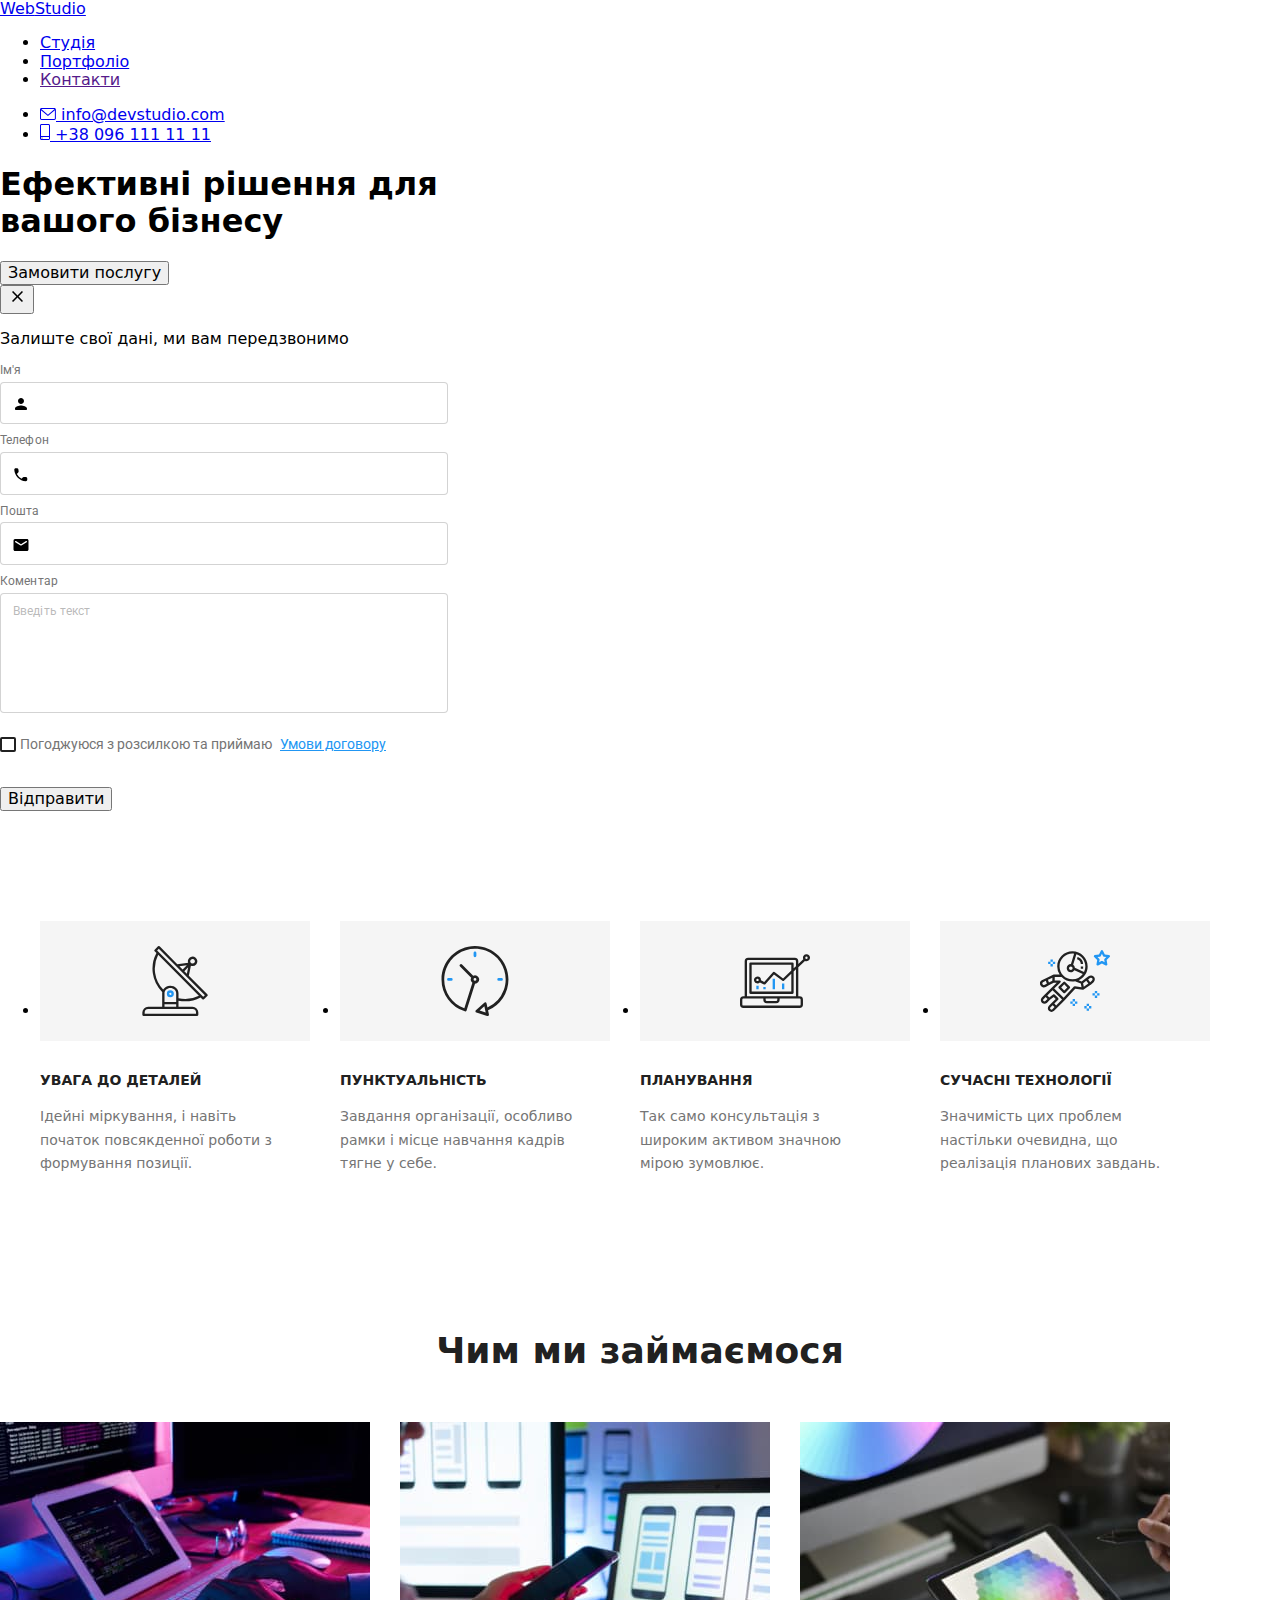
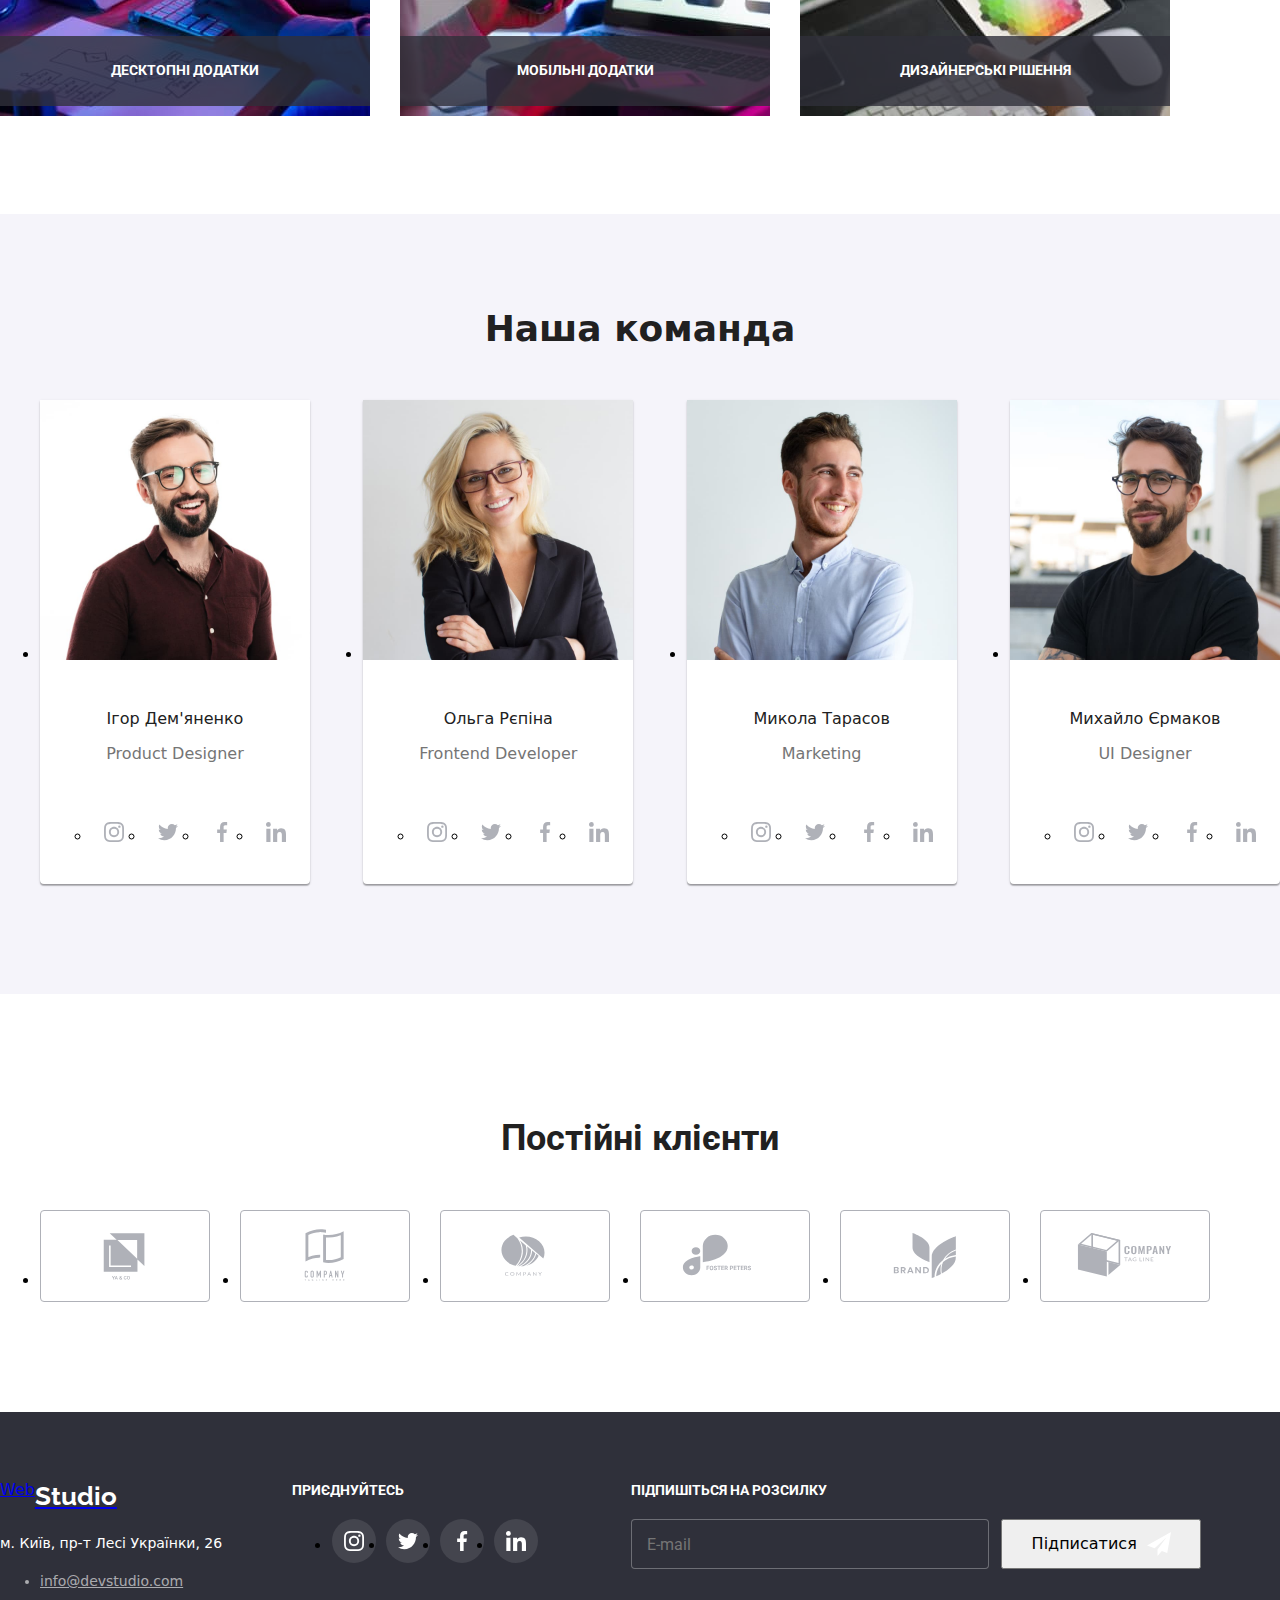
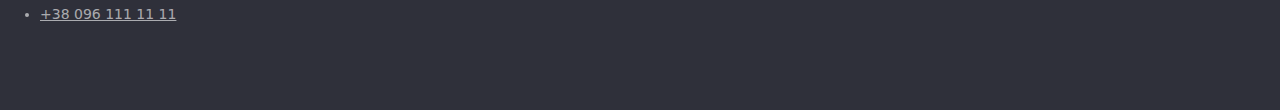
==== commit 2df336e0: "створює scss" ====
--- a/index.html
+++ b/index.html
@@ -17,6 +17,7 @@
       href="https://cdnjs.cloudflare.com/ajax/libs/modern-normalize/1.1.0/modern-normalize.min.css"
     />
     <link rel="stylesheet" href="./css/styles.css" />
+    <link rel="stylesheet" href="./css/main.min.css" />
   </head>
   <body class="body">
     <header class="header">
--- a/css/styles.css
+++ b/css/styles.css
@@ -13,284 +13,6 @@
   --sociala-medier-color: #afb1b8;
 }
 
-html {
-  box-sizing: border-box;
-}
-
-* *::before,
-*::after {
-  box-sizing: inherit;
-}
-
-h1,
-h2,
-h3,
-p,
-ul {
-  margin: 0;
-  padding: 0;
-}
-
-.list {
-  list-style: none;
-}
-
-.body {
-  background-color: var(--body-background-color);
-
-  font-family: Roboto, sans-serif;
-  letter-spacing: 0.03em;
-  margin: 0 auto;
-}
-
-.header {
-  border-bottom: 1px solid #ececec;
-}
-
-.header__body {
-  display: flex;
-  justify-content: space-between;
-  align-items: center;
-}
-
-.container {
-  margin-left: auto;
-  margin-right: auto;
-
-  width: 1200px;
-  padding-left: 15px;
-  padding-right: 15px;
-}
-
-.header__nav {
-  display: flex;
-  justify-content: space-between;
-  align-items: center;
-}
-
-.logo {
-  color: var(--accent-color);
-  font-family: Raleway, sans-serif;
-  font-weight: 700;
-  font-size: 26px;
-  line-height: 1.19;
-  text-decoration: none;
-
-  display: inline-block;
-  margin-right: 93px;
-}
-.logo--black {
-  color: var(--primary-text-color);
-  font-family: Raleway, sans-serif;
-  font-weight: 700;
-  font-size: 26px;
-  line-height: 1.19;
-  margin-right: 0px;
-}
-
-.header__list-nav {
-  display: flex;
-}
-.heder__nav-page {
-  color: var(--featurs-title-color);
-  font-weight: 500;
-  font-size: 14px;
-  line-height: 1.14;
-  letter-spacing: 0.02em;
-  text-decoration: none;
-
-  display: block;
-  padding: 32px 0;
-  transition: color 250ms cubic-bezier(0.4, 0, 0.2, 1);
-}
-
-.heder__nav-page:hover,
-.heder__nav-page:focus {
-  color: var(--accent-color);
-}
-
-.heder__nav-page--current {
-  color: var(--accent-color);
-}
-
-.heder__nav-page--current::after {
-  position: absolute;
-  content: "";
-  display: flex;
-  height: 4px;
-  width: 100%;
-  background: #2196f3;
-  border-radius: 2px;
-  margin-top: 28px;
-}
-
-.heder__nav-page--current-small {
-  position: relative;
-}
-
-.heder__nav-page--last-margin:not(:last-child) {
-  margin-right: 30px;
-}
-
-.contacts {
-  display: flex;
-}
-
-.contacts--last-margin:not(:last-child) {
-  margin-right: 30px;
-}
-
-.contacts__info {
-  color: var(--title-text-color);
-  text-decoration: none;
-  font-size: 14px;
-  line-height: 1.71;
-  font-weight: 500;
-
-  display: inline-flex;
-  align-items: center;
-  transition: color 250ms cubic-bezier(0.4, 0, 0.2, 1);
-}
-
-.contacts__info:hover,
-.contacts__info:focus {
-  color: var(--accent-color);
-}
-
-.contacts__symbol {
-  margin-right: 10px;
-}
-
-.hero {
-  background-color: #c4c4c4;
-  text-align: center;
-  padding: 200px;
-
-  max-width: 1600px;
-  min-height: 600px;
-  background-image: linear-gradient(
-      rgba(47, 48, 58, 0.4),
-      rgba(47, 48, 58, 0.4)
-    ),
-    url(../images/fon.jpg);
-
-  margin-left: auto;
-  margin-right: auto;
-}
-.herou__text {
-  color: var(--body-background-color);
-  font-weight: 900;
-  font-size: 44px;
-  line-height: 1.36;
-  text-align: center;
-  letter-spacing: 0.06em;
-  text-transform: uppercase;
-
-  margin-bottom: 30px;
-}
-.button {
-  padding: 10px 32px;
-  display: inline-block;
-  border-radius: 4%;
-  min-width: 216px;
-  text-align: center;
-
-  color: var(--body-background-color);
-  background-color: var(--accent-color);
-
-  font-family: inherit;
-  font-weight: 700;
-  font-size: 16px;
-  line-height: 1.87;
-  letter-spacing: 0.06em;
-
-  cursor: pointer;
-  border: 1px solid transparent;
-  transition: transform 250ms cubic-bezier(0.4, 0, 0.2, 1);
-}
-
-.button:hover,
-.button:focus {
-  background-color: var(--button-focus-color);
-}
-
-.backdrop {
-  position: fixed;
-  top: 0px;
-  left: 0px;
-  width: 100%;
-  height: 100%;
-  background-color: rgba(0, 0, 0, 0.2);
-  z-index: 1;
-
-  transition: opacity 250ms cubic-bezier(0.4, 0, 0.2, 1),
-    visibility 250ms cubic-bezier(0.4, 0, 0.2, 1);
-}
-
-.backdrop.is-hidden {
-  opacity: 0;
-  pointer-events: none;
-  visibility: hidden;
-  transition: background-color 250ms cubic-bezier(0.4, 0, 0.2, 1);
-}
-
-.modal {
-  position: absolute;
-  top: 50%;
-  left: 50%;
-  transform: translate(-50%, -50%);
-
-  width: 528px;
-  height: 581px;
-  padding: 40px;
-  background: var(--body-background-color);
-
-  box-shadow: 0px 1px 3px rgba(0, 0, 0, 0.12), 0px 1px 1px rgba(0, 0, 0, 0.14),
-    0px 2px 1px rgba(0, 0, 0, 0.2);
-  border-radius: 4px;
-
-  transition: background-color 250ms cubic-bezier(0.4, 0, 0.2, 1),
-    box-shadow 250ms cubic-bezier(0.4, 0, 0.2, 1);
-}
-
-.modal__button-close {
-  position: absolute;
-  top: 8px;
-  right: 8px;
-
-  display: flex;
-  align-items: center;
-  justify-content: center;
-
-  margin: 0px;
-  width: 30px;
-  height: 30px;
-
-  border: 1px solid rgba(0, 0, 0, 0.1);
-  background-color: #ffffff;
-  border-radius: 50%;
-  cursor: pointer;
-
-  transition: color 250ms cubic-bezier(0.4, 0, 0.2, 1);
-}
-
-.modal__button-close:hover,
-.modal__button-close:focus {
-  color: var(--accent-color);
-}
-
-.modal__titile {
-  margin-bottom: 12px;
-
-  font-family: "Roboto";
-  font-style: normal;
-  font-weight: 700;
-  font-size: 20px;
-  line-height: 1.15;
-  text-align: center;
-  letter-spacing: 0.03em;
-}
-
 .form {
   width: 448px;
 }
@@ -305,7 +27,7 @@
   margin-bottom: 4px;
   text-align: left;
 
-  font-family: "Roboto";
+  font-family: 'Roboto';
   font-style: normal;
   font-weight: 400;
   font-size: 12px;
@@ -351,7 +73,7 @@
   border-radius: 4px;
   resize: none;
 
-  font-family: "Roboto";
+  font-family: 'Roboto';
   font-style: normal;
   font-weight: 400;
   font-size: 12px;
@@ -376,7 +98,7 @@
 
 .form__accept {
   color: var(--title-text-color);
-  font-family: "Roboto";
+  font-family: 'Roboto';
   font-style: normal;
   font-weight: 400;
   font-size: 14px;
@@ -410,8 +132,7 @@
   border: 2px solid #212121;
   border-radius: 2px;
   transition: background-color 250ms cubic-bezier(0.4, 0, 0.2, 1),
-    border-color 250ms cubic-bezier(0.4, 0, 0.2, 1),
-    fill 250ms cubic-bezier(0.4, 0, 0.2, 1);
+    border-color 250ms cubic-bezier(0.4, 0, 0.2, 1), fill 250ms cubic-bezier(0.4, 0, 0.2, 1);
 }
 
 .form__checkbox:checked + .form__icon-check {
@@ -510,7 +231,7 @@
 
 .heading__foto-text {
   display: flex;
-  font-family: "Roboto";
+  font-family: 'Roboto';
   font-style: normal;
   font-weight: 700;
   font-size: 14px;
@@ -768,7 +489,7 @@
   padding: 16px 15px;
   margin-right: 12px;
 
-  font-family: "Roboto";
+  font-family: 'Roboto';
   font-style: normal;
   font-weight: 400;
   font-size: 16px;
@@ -891,7 +612,7 @@
 }
 
 .portfolio__gallery-tumb::before {
-  content: "";
+  content: '';
   position: absolute;
   display: inline-block;
 
@@ -924,7 +645,7 @@
   width: 322px;
   height: 168px;
 
-  font-family: "Roboto";
+  font-family: 'Roboto';
   font-style: normal;
   font-weight: 400;
   font-size: 18px;
--- a/css/main.min.css
+++ b/css/main.min.css
@@ -0,0 +1 @@
+@import"./utilis/fonts.scss";@import"./utilis/variables.scss";@import"./base/_base.scss";@import"./components/_header.scss";@import"./components/_logo.scss";@import"./components/_contacts.scss";@import"./components/_button.scss"/*# sourceMappingURL=main.min.css.map */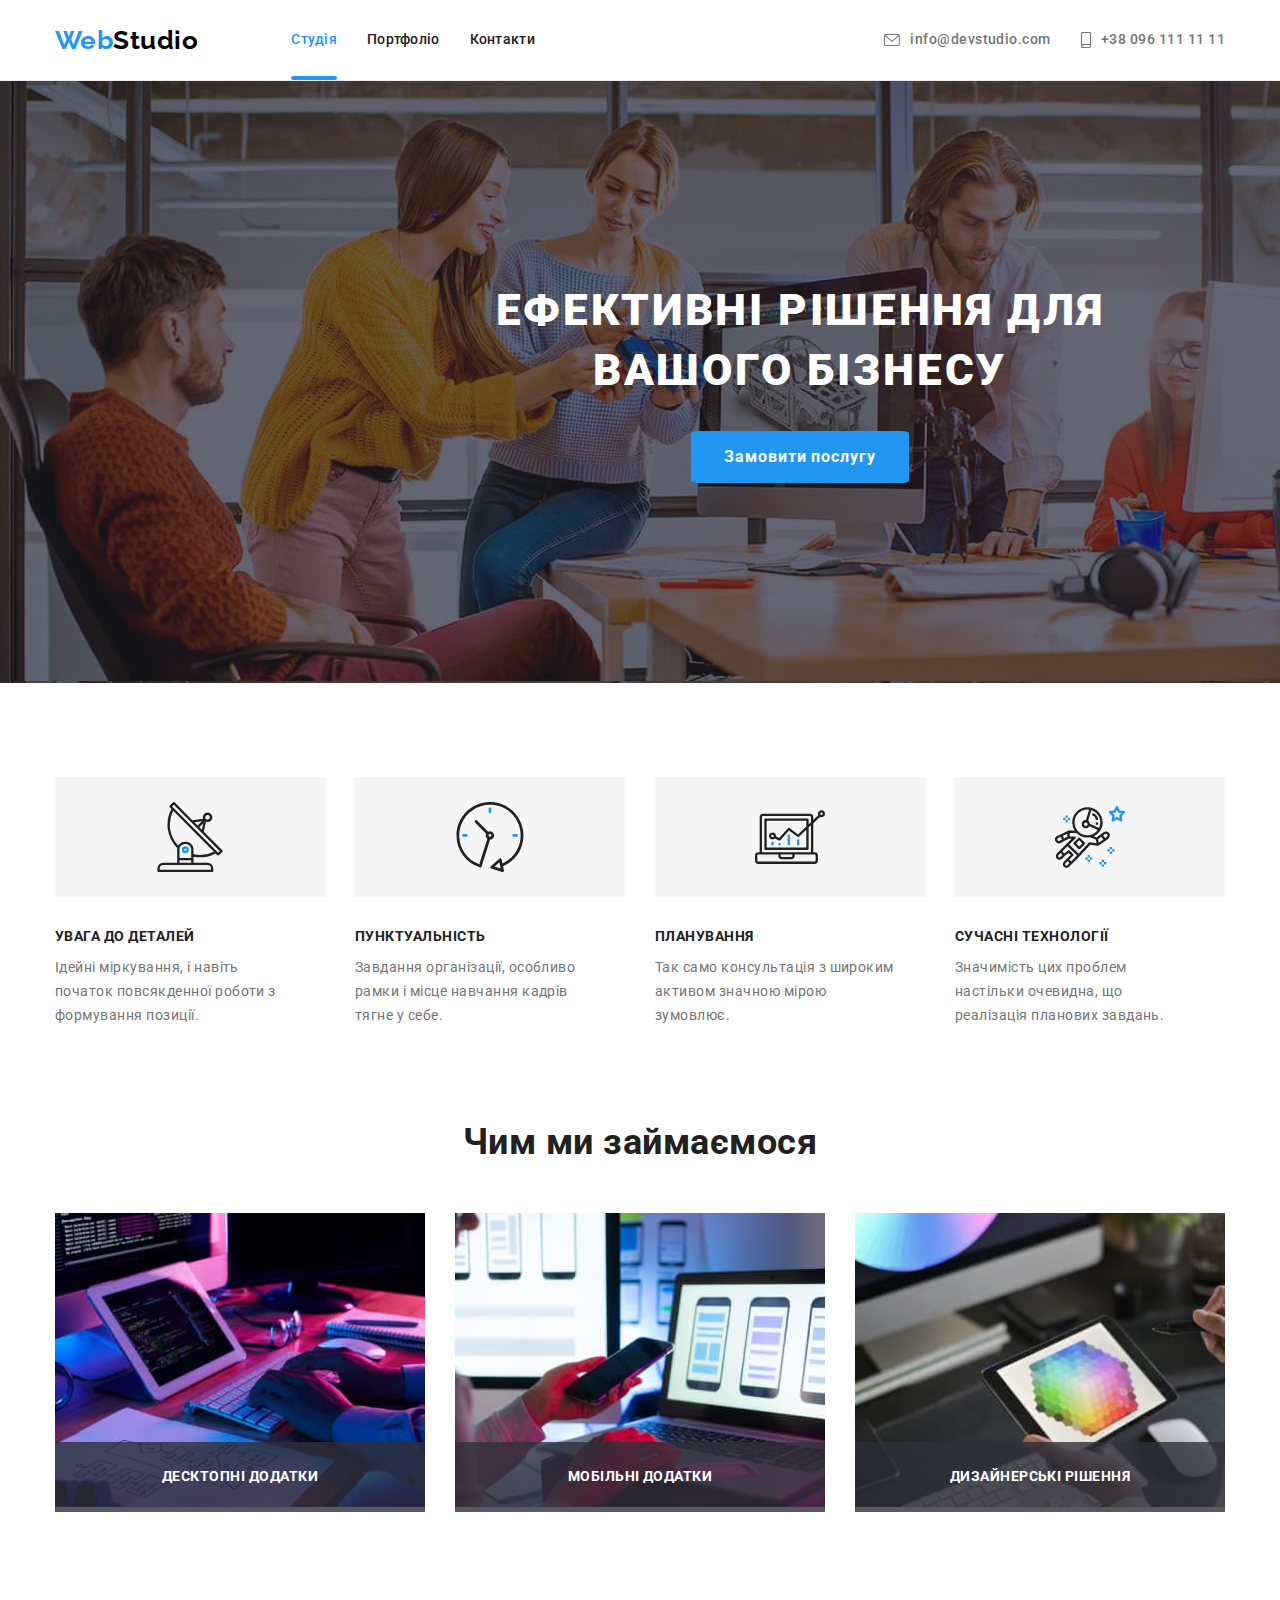
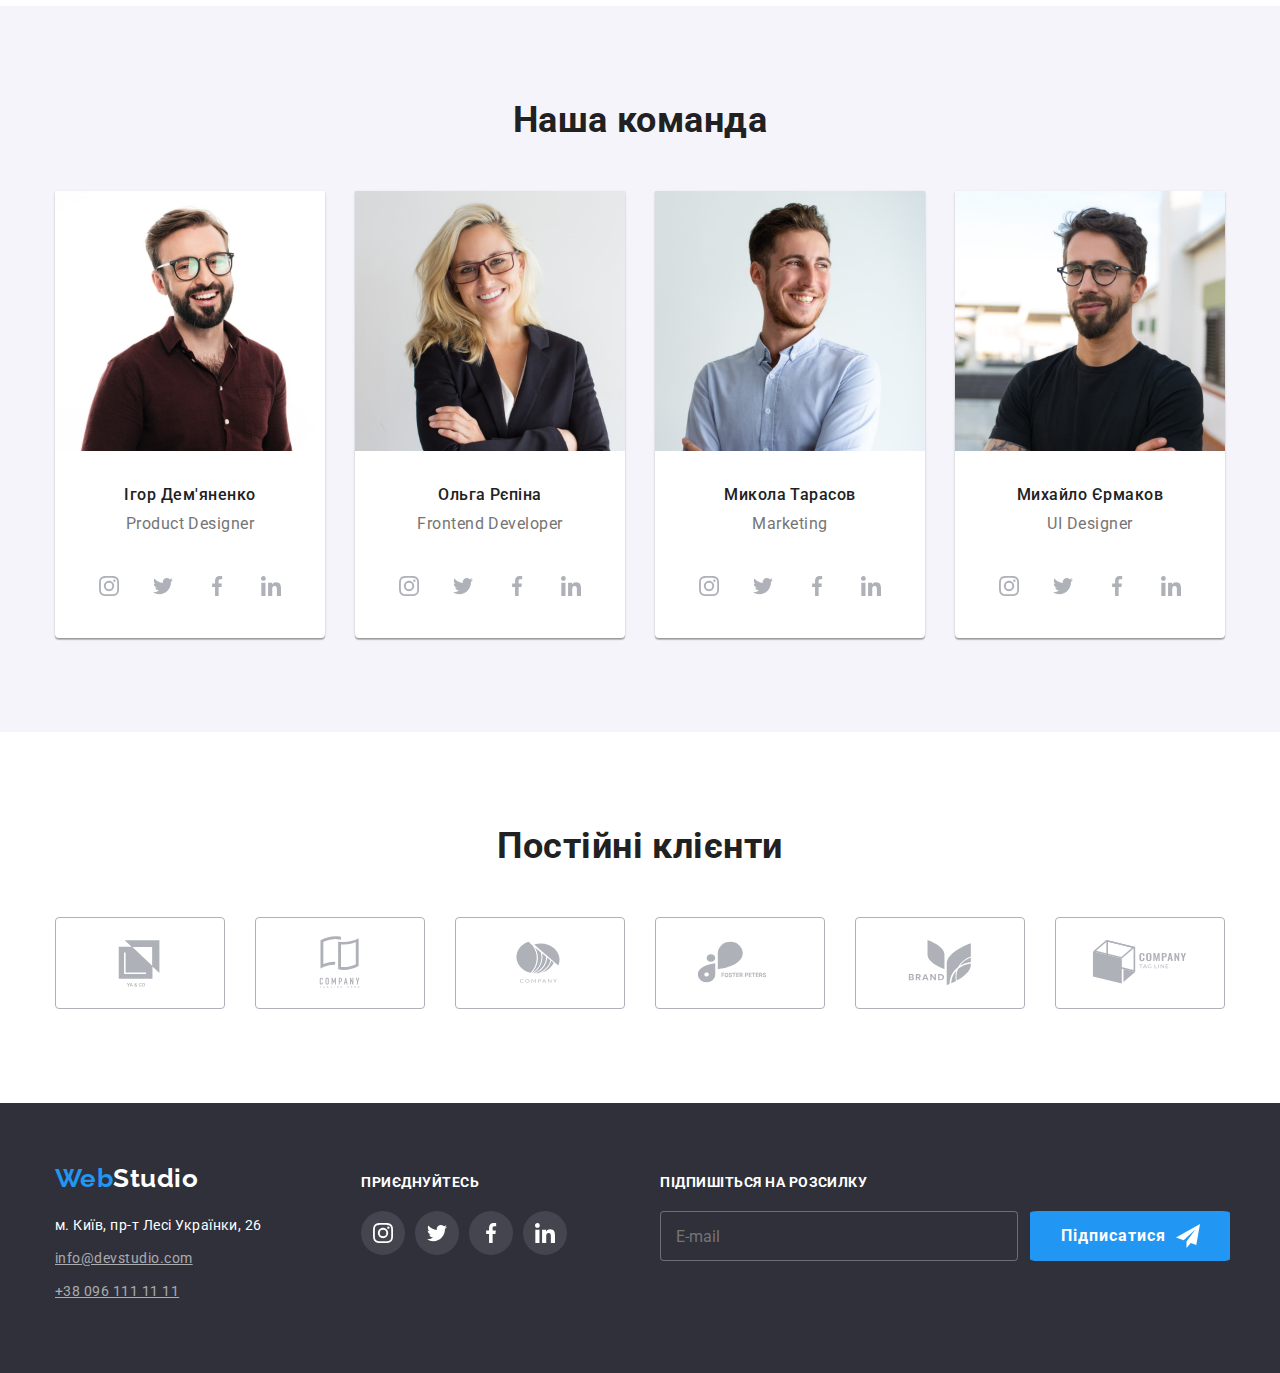
==== commit 9db77164: "зміни в назвах селекторів" ====
--- a/index.html
+++ b/index.html
@@ -55,7 +55,7 @@
     <main>
       <section class="hero">
         <div class="container">
-          <h1 class="herou__text">Ефективні рішення для <br> вашого бізнесу</br></h1>
+          <h1 class="hero__text">Ефективні рішення для <br> вашого бізнесу</br></h1>
           <button class="button" type="button" data-modal-open>Замовити послугу</button>
           <div class="backdrop is-hidden" data-modal>
           <div class="modal">
--- a/css/styles.css
+++ b/css/styles.css
@@ -1,684 +1 @@
-:root {
-  --primary-text-color: #000000;
-  --title-text-color: #757575;
-  --accent-color: #2196f3;
-  --heading-color: #2f303a;
-  --featurs-title-color: #212121;
-  --foter-adres-color: rgba(255, 255, 255, 0.6);
-  --body-background-color: #ffffff;
-  --heading-background-color: #f5f4fa;
-  --featurs-bacgraund-color: #f5f5f5;
-  --button-focus-color: #188ce8;
-  --border-solid-color: #eeeeee;
-  --sociala-medier-color: #afb1b8;
-}
-
-.form {
-  width: 448px;
-}
-
-.form__filed {
-  display: flex;
-  position: relative;
-  flex-direction: column;
-  margin-bottom: 10px;
-}
-.form__filed label {
-  margin-bottom: 4px;
-  text-align: left;
-
-  font-family: 'Roboto';
-  font-style: normal;
-  font-weight: 400;
-  font-size: 12px;
-  line-height: 1.16;
-  letter-spacing: 0.01em;
-  color: var(--title-text-color);
-}
-
-.form__input {
-  margin: 0px;
-  padding: 11px 12px;
-  padding-left: 40px;
-
-  border: 1px solid rgba(33, 33, 33, 0.2);
-  border-radius: 4px;
-  transition: border-color 250ms cubic-bezier(0.4, 0, 0.2, 1);
-  outline: none;
-}
-
-.form__input:focus-within {
-  border: 1px solid var(--accent-color);
-}
-
-.form__input:focus ~ .form__icon {
-  fill: #2196f3;
-}
-
-.form__icon {
-  display: inline-block;
-  position: absolute;
-
-  bottom: 11px;
-  left: 12px;
-  transition: color 250ms cubic-bezier(0.4, 0, 0.2, 1);
-}
-
-.form__comment {
-  width: 448px;
-  height: 120px;
-
-  padding: 11px 12px;
-  border: 1px solid rgba(33, 33, 33, 0.2);
-  border-radius: 4px;
-  resize: none;
-
-  font-family: 'Roboto';
-  font-style: normal;
-  font-weight: 400;
-  font-size: 12px;
-  line-height: 1.16;
-  letter-spacing: 0.01em;
-  outline: none;
-  color: var(--title-text-color);
-  transition: border-color 250ms cubic-bezier(0.4, 0, 0.2, 1);
-}
-
-.form__comment:focus-within {
-  border: 1px solid var(--accent-color);
-}
-
-.form__comment::placeholder {
-  color: rgba(117, 117, 117, 0.5);
-}
-
-.form__filed.form__filed--margin-bottom {
-  margin-bottom: 20px;
-}
-
-.form__accept {
-  color: var(--title-text-color);
-  font-family: 'Roboto';
-  font-style: normal;
-  font-weight: 400;
-  font-size: 14px;
-  line-height: 1.71;
-  margin-bottom: 30px;
-
-  display: inline-block;
-  position: relative;
-  padding-left: 20px;
-}
-.form__checkbox {
-  position: absolute;
-  width: 1px;
-  height: 1px;
-  margin: -1px;
-  border: 0;
-  padding: 0;
-
-  white-space: nowrap;
-  clip-path: inset(100%);
-  clip: rect(0 0 0 0);
-  overflow: hidden;
-}
-
-.form__icon-check {
-  position: absolute;
-  left: 0;
-  top: 4px;
-  fill: transparent;
-  display: inline-block;
-  border: 2px solid #212121;
-  border-radius: 2px;
-  transition: background-color 250ms cubic-bezier(0.4, 0, 0.2, 1),
-    border-color 250ms cubic-bezier(0.4, 0, 0.2, 1), fill 250ms cubic-bezier(0.4, 0, 0.2, 1);
-}
-
-.form__checkbox:checked + .form__icon-check {
-  fill: var(--body-background-color);
-  background-color: var(--accent-color);
-  border-color: var(--accent-color);
-}
-
-.form__accept-link {
-  color: var(--accent-color);
-  text-decoration: underline;
-
-  margin-left: 5px;
-}
-
-.button--auto-margin {
-  margin-left: auto;
-  margin-right: auto;
-}
-
-.featurs {
-  padding-top: 94px;
-  padding-bottom: 94px;
-}
-
-.featurs__list {
-  display: flex;
-  width: 1170px;
-}
-.featurs__list-groups--margin:not(:last-child) {
-  margin-right: 30px;
-}
-
-.featurs__groups-icon {
-  background-color: var(--featurs-bacgraund-color);
-  width: 270px;
-  height: 120px;
-
-  display: flex;
-  justify-content: center;
-  align-items: center;
-}
-
-.featurs__groups-title {
-  color: var(--featurs-title-color);
-  font-size: 14px;
-  line-height: 1.4;
-  text-transform: uppercase;
-
-  margin-bottom: 10px;
-  margin-top: 30px;
-}
-.featurs__groups-text {
-  color: var(--title-text-color);
-  font-size: 14px;
-  line-height: 1.7;
-
-  margin-right: 30px;
-}
-
-.heading {
-  padding-top: 0;
-  padding-bottom: 94px;
-}
-
-.heading__titel {
-  color: var(--featurs-title-color);
-  font-size: 36px;
-  line-height: 1.16;
-  text-align: center;
-
-  margin-bottom: 50px;
-}
-
-.heading__gallery {
-  display: flex;
-
-  margin: 0%;
-  padding: 0%;
-  list-style: none;
-}
-
-.heading__gallery-foto {
-  max-width: 100%;
-  height: auto;
-  display: block;
-}
-
-.heading__gallery-foto:not(:last-child) {
-  margin-right: 30px;
-}
-
-.heading__foto-box {
-  position: relative;
-}
-
-.heading__foto-text {
-  display: flex;
-  font-family: 'Roboto';
-  font-style: normal;
-  font-weight: 700;
-  font-size: 14px;
-  line-height: 1.14;
-  color: var(--body-background-color);
-
-  padding: 27px 0px;
-  width: 370px;
-
-  position: absolute;
-  background-color: rgba(47, 48, 58, 0.8);
-  text-align: center;
-  justify-content: center;
-  bottom: 0px;
-}
-
-.comanda {
-  background-color: var(--heading-background-color);
-
-  margin-top: 0%;
-  margin-bottom: 0%;
-
-  padding-top: 94px;
-  padding-bottom: 94px;
-}
-.comanda__title {
-  color: var(--featurs-title-color);
-  font-size: 36px;
-  line-height: 1.16;
-  text-align: center;
-
-  margin-top: 0%;
-  margin-bottom: 50px;
-}
-
-.comanda__worker-list {
-  display: flex;
-  justify-content: space-between;
-}
-
-.comanda__list-content {
-  background-color: var(--body-background-color);
-
-  margin-top: 0;
-  margin-bottom: 0px;
-  padding-bottom: 30px;
-
-  box-shadow: 0px 1px 3px rgba(0, 0, 0, 0.12), 0px 1px 1px rgba(0, 0, 0, 0.14),
-    0px 2px 1px rgba(0, 0, 0, 0.2);
-  border-radius: 0px 0px 4px 4px;
-}
-
-.comanda__worker-information {
-  padding-top: 30px;
-  padding-bottom: 30px;
-}
-
-.comanda__worker-name {
-  color: var(--featurs-title-color);
-  font-weight: 500;
-  font-size: 16px;
-  line-height: 1.18;
-  text-align: center;
-}
-
-.comanda__worker-position {
-  color: var(--title-text-color);
-  font-size: 16px;
-  line-height: 1.18;
-  text-align: center;
-
-  margin-top: 10px;
-}
-
-.sociala-medier {
-  display: flex;
-  justify-content: center;
-}
-
-.sociala-medier__icon--last-margin:not(:last-child) {
-  margin-right: 10px;
-}
-
-.sociala-medier__link {
-  display: flex;
-  justify-content: center;
-  align-items: center;
-
-  height: 44px;
-  width: 44px;
-
-  color: var(--sociala-medier-color);
-  cursor: pointer;
-  border-radius: 50%;
-  transition: background-color 250ms cubic-bezier(0.4, 0, 0.2, 1),
-    color 250ms cubic-bezier(0.4, 0, 0.2, 1);
-}
-
-.sociala-medier__link:hover,
-.sociala-medier__link:focus {
-  background-color: var(--accent-color);
-  color: var(--body-background-color);
-}
-
-.sociala-medier__icon {
-  object-position: 50px 50px;
-  fill: currentColor;
-
-  transition: color 250ma cubic-bezier(0.4, 0, 0.2, 1);
-}
-
-.sociala-medier__icon:hover,
-.sociala-medier__icon:focus {
-  color: var(--body-background-color);
-}
-
-.customers {
-  padding-top: 94px;
-  padding-bottom: 94px;
-}
-.customers__title {
-  font-family: Roboto;
-  font-size: 36px;
-  line-height: 1.16;
-  text-align: center;
-  color: var(--featurs-title-color);
-}
-
-.customers__list {
-  display: flex;
-  margin-top: 50px;
-}
-
-.customers__list-client:not(:last-child) {
-  margin-right: 30px;
-}
-
-.custom-logo {
-  display: flex;
-  justify-content: center;
-  align-items: center;
-
-  width: 170px;
-  height: 92px;
-
-  cursor: pointer;
-  border: 1px solid var(--sociala-medier-color);
-  color: var(--sociala-medier-color);
-  border-radius: 4px;
-
-  transition: color 250ms cubic-bezier(0.4, 0, 0.2, 1),
-    border-color 250ms cubic-bezier(0.4, 0, 0.2, 1);
-}
-
-.custom-logo:hover,
-.custom-logo:focus {
-  color: var(--accent-color);
-  border: 1px solid var(--accent-color);
-}
-
-.footer {
-  background-color: var(--heading-color);
-
-  padding-top: 60px;
-  padding-bottom: 60px;
-}
-
-.footer__nav {
-  display: flex;
-  align-items: baseline;
-}
-
-.footer__contact-details {
-  margin-right: 70px;
-}
-
-.logo--position {
-  margin-bottom: 20px;
-  display: flex;
-}
-
-.logo--wite {
-  color: var(--body-background-color);
-  font-family: Raleway, sans-serif;
-  font-weight: 700;
-  font-size: 26px;
-  line-height: 1.19;
-  margin: 0px;
-}
-
-.footer__adres {
-  color: var(--body-background-color);
-  font-style: normal;
-  font-size: 14px;
-  line-height: 1.71;
-
-  margin-bottom: 9px;
-}
-
-.footer__contacts--margin {
-  margin-bottom: 9px;
-}
-
-.footer__contacts {
-  padding-top: 0;
-  padding-bottom: 9px;
-
-  color: var(--foter-adres-color);
-  font-size: 14px;
-  line-height: 1.71;
-  font-style: normal;
-
-  transition: color 250ms cubic-bezier(0.4, 0, 0.2, 1);
-}
-
-.footer__contacts:hover,
-.footer__contacts:focus {
-  color: var(--accent-color);
-}
-
-.footer__social-networks {
-  font-family: Roboto;
-  font-weight: 700;
-  color: var(--body-background-color);
-  font-size: 14px;
-  line-height: 1.14;
-
-  margin-bottom: 20px;
-}
-
-.sociala-medier__link--grey {
-  color: var(--body-background-color);
-  background-color: rgba(255, 255, 255, 0.1);
-  border-radius: 50px;
-
-  transition: background-color 250ms cubic-bezier(0.4, 0, 0.2, 1);
-}
-
-.sociala-medier__link--grey:hover,
-.sociala-medier__link--grey:focus {
-  background-color: #2196f3;
-}
-
-.footer__subscription {
-  margin-left: 93px;
-}
-
-.footer__form {
-  display: flex;
-}
-
-.footer__form-email {
-  width: 358px;
-  height: 50px;
-  padding: 16px 15px;
-  margin-right: 12px;
-
-  font-family: 'Roboto';
-  font-style: normal;
-  font-weight: 400;
-  font-size: 16px;
-  line-height: 1.25;
-  color: rgba(255, 255, 255, 0.6);
-
-  background-color: var(--heading-color);
-  border: 1px solid rgba(255, 255, 255, 0.3);
-  border-radius: 4px;
-  outline: none;
-  transition: border-color 250ms cubic-bezier(0.4, 0, 0.2, 1);
-}
-
-.footer__form-email:focus-within {
-  border: 1px solid var(--accent-color);
-}
-
-.footer__button {
-  display: flex;
-  align-items: center;
-  justify-content: center;
-  padding: 10px 28px;
-
-  height: 50px;
-  min-width: 200px;
-}
-
-.footer__button-icon {
-  margin-left: 10px;
-}
-
 /* Css for portfolio */
-
-.portfolio {
-  padding-top: 94px;
-  padding-bottom: 94px;
-}
-.portfolio__meny {
-  display: flex;
-  justify-content: center;
-  margin-bottom: 50px;
-}
-
-.portfolio__meny-button-last-margin:not(:last-child) {
-  margin-right: 8px;
-}
-
-.portfolio__meny-button {
-  display: inline-block;
-  text-align: center;
-  padding: 6px 22px;
-
-  color: var(--featurs-title-color);
-  background-color: var(--heading-background-color);
-
-  font-family: inherit;
-  font-weight: 500;
-  font-size: 16px;
-  line-height: 1.62;
-  letter-spacing: 0.03em;
-
-  cursor: pointer;
-  border-radius: 4%;
-  border: 1px solid transparent;
-  border-radius: 4px;
-
-  transition: color 250ms cubic-bezier(0.4, 0, 0.2, 1),
-    background-color 250ms cubic-bezier(0.4, 0, 0.2, 1),
-    box-shadow 250ms cubic-bezier(0.4, 0, 0.2, 1);
-}
-
-.portfolio__meny-button:hover,
-.portfolio__meny-button:focus {
-  background-color: var(--accent-color);
-  color: var(--body-background-color);
-  box-shadow: 0px 3px 1px rgba(0, 0, 0, 0.1), 0px 1px 2px rgba(0, 0, 0, 0.08),
-    0px 2px 2px rgba(0, 0, 0, 0.12);
-}
-
-.portfolio__gallery {
-  display: flex;
-  flex-wrap: wrap;
-
-  margin-bottom: -30px;
-  margin-right: -30px;
-}
-
-.portfolio__gallery-li {
-  flex-basis: calc((100% - 90px) / 3);
-
-  margin-bottom: 30px;
-  margin-right: 30px;
-}
-
-.portfolio__gallery-card {
-  display: block;
-
-  cursor: pointer;
-  transition: box-shadow 250ms cubic-bezier(0.4, 0, 0.2, 1);
-}
-
-.portfolio__gallery-card:hover {
-  box-shadow: 0px 1px 1px rgba(0, 0, 0, 0.12), 0px 4px 4px rgba(0, 0, 0, 0.06),
-    1px 4px 6px rgba(0, 0, 0, 0.16);
-}
-
-.portfolio__gallery-card:hover .portfolio__gallery-tumb::before {
-  opacity: 1;
-  transform: translateY(0);
-}
-
-.portfolio__gallery-card:hover .portfolio__text--overlay {
-  opacity: 1;
-}
-
-.portfolio__gallery-tumb {
-  position: relative;
-  overflow: hidden;
-  display: flex;
-}
-
-.portfolio__gallery-tumb::before {
-  content: '';
-  position: absolute;
-  display: inline-block;
-
-  width: 100%;
-  height: 100%;
-
-  background-color: rgba(33, 150, 243, 0.9);
-  transition: opacity 250ms cubic-bezier(0.4, 0, 0.2, 1),
-    transform 250ms cubic-bezier(0.4, 0, 0.2, 1);
-  opacity: 1;
-  transform: translateY(100%);
-}
-
-.portfolio__gallery-img {
-  max-width: 100%;
-  height: auto;
-  display: block;
-}
-
-.portfolio__gallery-img:not(:last-child) {
-  margin-right: 30px;
-}
-
-.portfolio__text--overlay {
-  position: absolute;
-  top: 50%;
-  left: 50%;
-  transform: translate(-50%, -50%);
-
-  width: 322px;
-  height: 168px;
-
-  font-family: 'Roboto';
-  font-style: normal;
-  font-weight: 400;
-  font-size: 18px;
-  line-height: 1.5;
-  color: var(--body-background-color);
-
-  opacity: 0;
-  transition: opacity 250ms cubic-bezier(0.4, 0, 0.2, 1);
-}
-
-.portfolio__gallery-group {
-  padding-top: 20px;
-  padding-bottom: 20px;
-  padding-left: 24px;
-
-  max-width: 370px;
-  border: 1px solid var(--border-solid-color);
-}
-
-.portfolio__group-title {
-  color: var(--featurs-title-color);
-  font-size: 18px;
-  line-height: 2;
-  letter-spacing: 0.06em;
-
-  margin-top: 0;
-  margin-bottom: 4px;
-}
-.portfolio__group-examples {
-  color: var(--title-text-color);
-  font-size: 16px;
-  line-height: 1.87;
-
-  margin-top: 0;
-  margin-bottom: 0;
-}
--- a/css/main.min.css
+++ b/css/main.min.css
@@ -1 +1 @@
-@import"./utilis/fonts.scss";@import"./utilis/variables.scss";@import"./base/_base.scss";@import"./components/_header.scss";@import"./components/_logo.scss";@import"./components/_contacts.scss";@import"./components/_button.scss"/*# sourceMappingURL=main.min.css.map */+:root{--primary-text-color: #000000;--title-text-color: #757575;--accent-color: #2196f3;--heading-color: #2f303a;--featurs-title-color: #212121;--foter-adres-color: rgba(255, 255, 255, 0.6);--body-background-color: #ffffff;--heading-background-color: #f5f4fa;--featurs-bacgraund-color: #f5f5f5;--button-focus-color: #188ce8;--border-solid-color: #eeeeee;--sociala-medier-color: #afb1b8;--gallery-card-box-shadow-color: 0px 1px 1px rgba(0, 0, 0, 0.12), 0px 4px 4px rgba(0, 0, 0, 0.06), 1px 4px 6px rgba(0, 0, 0, 0.16);--portfolio__gallery-tumb-color: rgba(33, 150, 243, 0.9)}.body{background-color:var(--body-background-color);font-family:Roboto,sans-serif;letter-spacing:.03em;margin:0 auto}html{-webkit-box-sizing:border-box;box-sizing:border-box}* *::before,*::after{-webkit-box-sizing:inherit;box-sizing:inherit}h1,h2,h3,p,ul{margin:0;padding:0}.list{list-style:none}.container{margin-left:auto;margin-right:auto;width:1200px;padding-left:15px;padding-right:15px}.header{border-bottom:1px solid #ececec}.header__body{display:-webkit-box;display:-ms-flexbox;display:flex;-webkit-box-pack:justify;-ms-flex-pack:justify;justify-content:space-between;-webkit-box-align:center;-ms-flex-align:center;align-items:center}.header__nav{display:-webkit-box;display:-ms-flexbox;display:flex;-webkit-box-pack:justify;-ms-flex-pack:justify;justify-content:space-between;-webkit-box-align:center;-ms-flex-align:center;align-items:center}.header__list-nav{display:-webkit-box;display:-ms-flexbox;display:flex}.heder__nav-page{color:var(--featurs-title-color);font-weight:500;font-size:14px;line-height:1.14;letter-spacing:.02em;text-decoration:none;display:block;padding:32px 0;-webkit-transition:color 250ms cubic-bezier(0.4, 0, 0.2, 1);transition:color 250ms cubic-bezier(0.4, 0, 0.2, 1)}.heder__nav-page:hover,.heder__nav-page:focus{color:var(--accent-color)}.heder__nav-page--current{color:var(--accent-color)}.heder__nav-page--current::after{position:absolute;content:"";display:-webkit-box;display:-ms-flexbox;display:flex;height:4px;width:100%;background:#2196f3;border-radius:2px;margin-top:28px}.heder__nav-page--current-small{position:relative}.heder__nav-page--last-margin:not(:last-child):not(:last-child){margin-right:30px}.logo{color:var(--accent-color);font-family:Raleway,sans-serif;font-weight:700;font-size:26px;line-height:1.19;text-decoration:none;display:inline-block;margin-right:93px}.logo--black{color:var(--primary-text-color);font-family:Raleway,sans-serif;font-weight:700;font-size:26px;line-height:1.19;margin-right:0px}.logo--position{margin-bottom:20px;display:-webkit-box;display:-ms-flexbox;display:flex}.logo--wite{color:var(--body-background-color);font-family:Raleway,sans-serif;font-weight:700;font-size:26px;line-height:1.19;margin:0px}.contacts{display:-webkit-box;display:-ms-flexbox;display:flex}.contacts__symbol{margin-right:10px}.contacts--last-margin:not(:last-child){margin-right:30px}.contacts__info{color:var(--title-text-color);text-decoration:none;font-size:14px;line-height:1.71;font-weight:500;display:-webkit-inline-box;display:-ms-inline-flexbox;display:inline-flex;-webkit-box-align:center;-ms-flex-align:center;align-items:center;-webkit-transition:color 250ms cubic-bezier(0.4, 0, 0.2, 1);transition:color 250ms cubic-bezier(0.4, 0, 0.2, 1)}.contacts__info:hover,.contacts__info:focus{color:var(--accent-color)}.footer__contacts--margin{margin-bottom:9px}.footer__contacts{padding-top:0;padding-bottom:9px;color:var(--foter-adres-color);font-size:14px;line-height:1.71;font-style:normal;-webkit-transition:color 250ms cubic-bezier(0.4, 0, 0.2, 1);transition:color 250ms cubic-bezier(0.4, 0, 0.2, 1)}.footer__contacts:hover,.footer__contacts:focus{color:var(--accent-color)}.hero{background-color:#c4c4c4;text-align:center;padding:200px;max-width:1600px;min-height:600px;background-image:-webkit-gradient(linear, left top, left bottom, from(rgba(47, 48, 58, 0.4)), to(rgba(47, 48, 58, 0.4))),url(../images/fon.jpg);background-image:linear-gradient(rgba(47, 48, 58, 0.4), rgba(47, 48, 58, 0.4)),url(../images/fon.jpg);margin-left:auto;margin-right:auto}.hero__text{color:var(--body-background-color);font-weight:900;font-size:44px;line-height:1.36;text-align:center;letter-spacing:.06em;text-transform:uppercase;margin-bottom:30px}.button{padding:10px 32px;display:inline-block;border-radius:4%;min-width:216px;text-align:center;color:var(--body-background-color);background-color:var(--accent-color);font-family:inherit;font-weight:700;font-size:16px;line-height:1.87;letter-spacing:.06em;cursor:pointer;border:1px solid rgba(0,0,0,0);-webkit-transition:-webkit-transform 250ms cubic-bezier(0.4, 0, 0.2, 1);transition:-webkit-transform 250ms cubic-bezier(0.4, 0, 0.2, 1);transition:transform 250ms cubic-bezier(0.4, 0, 0.2, 1);transition:transform 250ms cubic-bezier(0.4, 0, 0.2, 1), -webkit-transform 250ms cubic-bezier(0.4, 0, 0.2, 1)}.button:hover,.button:focus{background-color:var(--button-focus-color)}.button--auto-margin{margin-left:auto;margin-right:auto}.footer__button{display:-webkit-box;display:-ms-flexbox;display:flex;-webkit-box-align:center;-ms-flex-align:center;align-items:center;-webkit-box-pack:center;-ms-flex-pack:center;justify-content:center;padding:10px 28px;height:50px;min-width:200px}.footer__button-icon{margin-left:10px}.backdrop{position:fixed;top:0px;left:0px;width:100%;height:100%;background-color:rgba(0,0,0,.2);z-index:1;-webkit-transition:opacity 250ms cubic-bezier(0.4, 0, 0.2, 1),visibility 250ms cubic-bezier(0.4, 0, 0.2, 1);transition:opacity 250ms cubic-bezier(0.4, 0, 0.2, 1),visibility 250ms cubic-bezier(0.4, 0, 0.2, 1)}.backdrop.is-hidden{opacity:0;pointer-events:none;visibility:hidden;-webkit-transition:background-color 250ms cubic-bezier(0.4, 0, 0.2, 1);transition:background-color 250ms cubic-bezier(0.4, 0, 0.2, 1)}.modal{position:absolute;top:50%;left:50%;-webkit-transform:translate(-50%, -50%);transform:translate(-50%, -50%);width:528px;height:581px;padding:40px;background:var(--body-background-color);-webkit-box-shadow:0px 1px 3px rgba(0,0,0,.12),0px 1px 1px rgba(0,0,0,.14),0px 2px 1px rgba(0,0,0,.2);box-shadow:0px 1px 3px rgba(0,0,0,.12),0px 1px 1px rgba(0,0,0,.14),0px 2px 1px rgba(0,0,0,.2);border-radius:4px;-webkit-transition:background-color 250ms cubic-bezier(0.4, 0, 0.2, 1),-webkit-box-shadow 250ms cubic-bezier(0.4, 0, 0.2, 1);transition:background-color 250ms cubic-bezier(0.4, 0, 0.2, 1),-webkit-box-shadow 250ms cubic-bezier(0.4, 0, 0.2, 1);transition:background-color 250ms cubic-bezier(0.4, 0, 0.2, 1),box-shadow 250ms cubic-bezier(0.4, 0, 0.2, 1);transition:background-color 250ms cubic-bezier(0.4, 0, 0.2, 1),box-shadow 250ms cubic-bezier(0.4, 0, 0.2, 1),-webkit-box-shadow 250ms cubic-bezier(0.4, 0, 0.2, 1)}.modal__button-close{position:absolute;top:8px;right:8px;display:-webkit-box;display:-ms-flexbox;display:flex;-webkit-box-align:center;-ms-flex-align:center;align-items:center;-webkit-box-pack:center;-ms-flex-pack:center;justify-content:center;margin:0px;width:30px;height:30px;border:1px solid rgba(0,0,0,.1);background-color:#fff;border-radius:50%;cursor:pointer;-webkit-transition:color 250ms cubic-bezier(0.4, 0, 0.2, 1);transition:color 250ms cubic-bezier(0.4, 0, 0.2, 1)}.modal__button-close:hover,.modal__button-close:focus{color:var(--accent-color)}.modal__titile{margin-bottom:12px;font-family:"Roboto";font-style:normal;font-weight:700;font-size:20px;line-height:1.15;text-align:center;letter-spacing:.03em}.form{width:448px}.form__filed{display:-webkit-box;display:-ms-flexbox;display:flex;position:relative;-webkit-box-orient:vertical;-webkit-box-direction:normal;-ms-flex-direction:column;flex-direction:column;margin-bottom:10px}.form__filed label{margin-bottom:4px;text-align:left;font-family:"Roboto";font-style:normal;font-weight:400;font-size:12px;line-height:1.16;letter-spacing:.01em;color:var(--title-text-color)}.form__input{margin:0px;padding:11px 12px;padding-left:40px;border:1px solid rgba(33,33,33,.2);border-radius:4px;-webkit-transition:border-color 250ms cubic-bezier(0.4, 0, 0.2, 1);transition:border-color 250ms cubic-bezier(0.4, 0, 0.2, 1);outline:none}.form__input:focus-within{border:1px solid var(--accent-color)}.form__input:focus~.form__icon{fill:#2196f3}.form__icon{display:inline-block;position:absolute;bottom:11px;left:12px;-webkit-transition:color 250ms cubic-bezier(0.4, 0, 0.2, 1);transition:color 250ms cubic-bezier(0.4, 0, 0.2, 1)}.form__comment{width:448px;height:120px;padding:11px 12px;border:1px solid rgba(33,33,33,.2);border-radius:4px;resize:none;font-family:"Roboto";font-style:normal;font-weight:400;font-size:12px;line-height:1.16;letter-spacing:.01em;outline:none;color:var(--title-text-color);-webkit-transition:border-color 250ms cubic-bezier(0.4, 0, 0.2, 1);transition:border-color 250ms cubic-bezier(0.4, 0, 0.2, 1)}.form__comment:focus-within{border:1px solid var(--accent-color)}.form__comment::-webkit-input-placeholder{color:rgba(117,117,117,.5)}.form__comment::-moz-placeholder{color:rgba(117,117,117,.5)}.form__comment:-ms-input-placeholder{color:rgba(117,117,117,.5)}.form__comment::-ms-input-placeholder{color:rgba(117,117,117,.5)}.form__comment::placeholder{color:rgba(117,117,117,.5)}.form__filed.form__filed--margin-bottom{margin-bottom:20px}.form__accept{color:var(--title-text-color);font-family:"Roboto";font-style:normal;font-weight:400;font-size:14px;line-height:1.71;margin-bottom:30px;display:inline-block;position:relative;padding-left:20px}.form__checkbox{position:absolute;width:1px;height:1px;margin:-1px;border:0;padding:0;white-space:nowrap;-webkit-clip-path:inset(100%);clip-path:inset(100%);clip:rect(0 0 0 0);overflow:hidden}.form__icon-check{position:absolute;left:0;top:4px;fill:rgba(0,0,0,0);display:inline-block;border:2px solid #212121;border-radius:2px;-webkit-transition:background-color 250ms cubic-bezier(0.4, 0, 0.2, 1),border-color 250ms cubic-bezier(0.4, 0, 0.2, 1),fill 250ms cubic-bezier(0.4, 0, 0.2, 1);transition:background-color 250ms cubic-bezier(0.4, 0, 0.2, 1),border-color 250ms cubic-bezier(0.4, 0, 0.2, 1),fill 250ms cubic-bezier(0.4, 0, 0.2, 1)}.form__checkbox:checked+.form__icon-check{fill:var(--body-background-color);background-color:var(--accent-color);border-color:var(--accent-color)}.form__accept-link{color:var(--accent-color);text-decoration:underline;margin-left:5px}.footer__form{display:-webkit-box;display:-ms-flexbox;display:flex}.footer__form-email{width:358px;height:50px;padding:16px 15px;margin-right:12px;font-family:"Roboto";font-style:normal;font-weight:400;font-size:16px;line-height:1.25;color:rgba(255,255,255,.6);background-color:var(--heading-color);border:1px solid rgba(255,255,255,.3);border-radius:4px;outline:none;-webkit-transition:border-color 250ms cubic-bezier(0.4, 0, 0.2, 1);transition:border-color 250ms cubic-bezier(0.4, 0, 0.2, 1)}.footer__form-email:focus-within{border:1px solid var(--accent-color)}.featurs{padding-top:94px;padding-bottom:94px}.featurs__list{display:-webkit-box;display:-ms-flexbox;display:flex;width:1170px}.featurs__groups-icon{background-color:var(--featurs-bacgraund-color);width:270px;height:120px;display:-webkit-box;display:-ms-flexbox;display:flex;-webkit-box-pack:center;-ms-flex-pack:center;justify-content:center;-webkit-box-align:center;-ms-flex-align:center;align-items:center}.featurs__groups-title{color:var(--featurs-title-color);font-size:14px;line-height:1.4;text-transform:uppercase;margin-bottom:10px;margin-top:30px}.featurs__groups-text{color:var(--title-text-color);font-size:14px;line-height:1.7;margin-right:30px}.featurs__list-groups--margin:not(:last-child){margin-right:30px}.heading{padding-top:0;padding-bottom:94px}.heading__titel{color:var(--featurs-title-color);font-size:36px;line-height:1.16;text-align:center;margin-bottom:50px}.heading__gallery{display:-webkit-box;display:-ms-flexbox;display:flex;margin:0%;padding:0%;list-style:none}.heading__gallery-foto{max-width:100%;height:auto;display:block}.heading__gallery-foto:not(:last-child){margin-right:30px}.heading__foto-box{position:relative}.heading__foto-text{display:-webkit-box;display:-ms-flexbox;display:flex;font-family:"Roboto";font-style:normal;font-weight:700;font-size:14px;line-height:1.14;color:var(--body-background-color);padding:27px 0px;width:370px;position:absolute;background-color:rgba(47,48,58,.8);text-align:center;-webkit-box-pack:center;-ms-flex-pack:center;justify-content:center;bottom:0px}.comanda{background-color:var(--heading-background-color);margin-top:0%;margin-bottom:0%;padding-top:94px;padding-bottom:94px}.comanda__title{color:var(--featurs-title-color);font-size:36px;line-height:1.16;text-align:center;margin-top:0%;margin-bottom:50px}.comanda__worker-list{display:-webkit-box;display:-ms-flexbox;display:flex;-webkit-box-pack:justify;-ms-flex-pack:justify;justify-content:space-between}.comanda__list-content{background-color:var(--body-background-color);margin-top:0;margin-bottom:0px;padding-bottom:30px;-webkit-box-shadow:0px 1px 3px rgba(0,0,0,.12),0px 1px 1px rgba(0,0,0,.14),0px 2px 1px rgba(0,0,0,.2);box-shadow:0px 1px 3px rgba(0,0,0,.12),0px 1px 1px rgba(0,0,0,.14),0px 2px 1px rgba(0,0,0,.2);border-radius:0px 0px 4px 4px}.comanda__worker-information{padding-top:30px;padding-bottom:30px}.comanda__worker-name{color:var(--featurs-title-color);font-weight:500;font-size:16px;line-height:1.18;text-align:center}.comanda__worker-position{color:var(--title-text-color);font-size:16px;line-height:1.18;text-align:center;margin-top:10px}.sociala-medier{display:-webkit-box;display:-ms-flexbox;display:flex;-webkit-box-pack:center;-ms-flex-pack:center;justify-content:center}.sociala-medier__icon--last-margin:not(:last-child){margin-right:10px}.sociala-medier__link{display:-webkit-box;display:-ms-flexbox;display:flex;-webkit-box-pack:center;-ms-flex-pack:center;justify-content:center;-webkit-box-align:center;-ms-flex-align:center;align-items:center;height:44px;width:44px;color:var(--sociala-medier-color);cursor:pointer;border-radius:50%;-webkit-transition:background-color 250ms cubic-bezier(0.4, 0, 0.2, 1),color 250ms cubic-bezier(0.4, 0, 0.2, 1);transition:background-color 250ms cubic-bezier(0.4, 0, 0.2, 1),color 250ms cubic-bezier(0.4, 0, 0.2, 1)}.sociala-medier__link:hover,.sociala-medier__link:focus{background-color:var(--accent-color);color:var(--body-background-color)}.sociala-medier__icon{-o-object-position:50px 50px;object-position:50px 50px;fill:currentColor;-webkit-transition:color 250ma cubic-bezier(0.4, 0, 0.2, 1);transition:color 250ma cubic-bezier(0.4, 0, 0.2, 1)}.sociala-medier__icon:hover,.sociala-medier__icon:focus{color:var(--body-background-color)}.sociala-medier__link--grey{color:var(--body-background-color);background-color:rgba(255,255,255,.1);border-radius:50px;-webkit-transition:background-color 250ms cubic-bezier(0.4, 0, 0.2, 1);transition:background-color 250ms cubic-bezier(0.4, 0, 0.2, 1)}.sociala-medier__link--grey:hover,.sociala-medier__link--grey:focus{background-color:#2196f3}.customers{padding-top:94px;padding-bottom:94px}.customers__title{font-family:Roboto;font-size:36px;line-height:1.16;text-align:center;color:var(--featurs-title-color)}.customers__list{display:-webkit-box;display:-ms-flexbox;display:flex;margin-top:50px}.customers__list-client:not(:last-child){margin-right:30px}.custom-logo{display:-webkit-box;display:-ms-flexbox;display:flex;-webkit-box-pack:center;-ms-flex-pack:center;justify-content:center;-webkit-box-align:center;-ms-flex-align:center;align-items:center;width:170px;height:92px;cursor:pointer;border:1px solid var(--sociala-medier-color);color:var(--sociala-medier-color);border-radius:4px;-webkit-transition:color 250ms cubic-bezier(0.4, 0, 0.2, 1),border-color 250ms cubic-bezier(0.4, 0, 0.2, 1);transition:color 250ms cubic-bezier(0.4, 0, 0.2, 1),border-color 250ms cubic-bezier(0.4, 0, 0.2, 1)}.custom-logo:hover,.custom-logo:focus{color:var(--accent-color);border:1px solid var(--accent-color)}.footer{background-color:var(--heading-color);padding-top:60px;padding-bottom:60px}.footer__nav{display:-webkit-box;display:-ms-flexbox;display:flex;-webkit-box-align:baseline;-ms-flex-align:baseline;align-items:baseline}.footer__adres{color:var(--body-background-color);font-style:normal;font-size:14px;line-height:1.71;margin-bottom:9px}.footer__contact-details{margin-right:70px}.footer__social-networks{font-family:Roboto;font-weight:700;color:var(--body-background-color);font-size:14px;line-height:1.14;margin-bottom:20px}.footer__subscription{margin-left:93px}.portfolio{padding-top:94px;padding-bottom:94px}.portfolio__meny{display:-webkit-box;display:-ms-flexbox;display:flex;-webkit-box-pack:center;-ms-flex-pack:center;justify-content:center;margin-bottom:50px}.portfolio__meny-button-last--margin:not(:last-child):not(:last-child){margin-right:8px;color:brown}.portfolio__meny-button{display:inline-block;text-align:center;padding:6px 22px;color:var(--featurs-title-color);background-color:var(--heading-background-color);font-family:inherit;font-weight:500;font-size:16px;line-height:1.62;letter-spacing:.03em;cursor:pointer;border-radius:4%;border:1px solid rgba(0,0,0,0);border-radius:4px;-webkit-transition:color 250ms cubic-bezier(0.4, 0, 0.2, 1),background-color 250ms cubic-bezier(0.4, 0, 0.2, 1),-webkit-box-shadow 250ms cubic-bezier(0.4, 0, 0.2, 1);transition:color 250ms cubic-bezier(0.4, 0, 0.2, 1),background-color 250ms cubic-bezier(0.4, 0, 0.2, 1),-webkit-box-shadow 250ms cubic-bezier(0.4, 0, 0.2, 1);transition:color 250ms cubic-bezier(0.4, 0, 0.2, 1),background-color 250ms cubic-bezier(0.4, 0, 0.2, 1),box-shadow 250ms cubic-bezier(0.4, 0, 0.2, 1);transition:color 250ms cubic-bezier(0.4, 0, 0.2, 1),background-color 250ms cubic-bezier(0.4, 0, 0.2, 1),box-shadow 250ms cubic-bezier(0.4, 0, 0.2, 1),-webkit-box-shadow 250ms cubic-bezier(0.4, 0, 0.2, 1)}.portfolio__meny-button:hover,.portfolio__meny-button:focus{background-color:var(--accent-color);color:var(--body-background-color);-webkit-box-shadow:0px 3px 1px rgba(0,0,0,.1),0px 1px 2px rgba(0,0,0,.08),0px 2px 2px rgba(0,0,0,.12);box-shadow:0px 3px 1px rgba(0,0,0,.1),0px 1px 2px rgba(0,0,0,.08),0px 2px 2px rgba(0,0,0,.12)}.portfolio__gallery{display:-webkit-box;display:-ms-flexbox;display:flex;-ms-flex-wrap:wrap;flex-wrap:wrap;margin-bottom:-30px;margin-right:-30px}.portfolio__gallery-li{-ms-flex-preferred-size:calc((100% - 90px)/3);flex-basis:calc((100% - 90px)/3);margin-bottom:30px;margin-right:30px}.portfolio__gallery-card{display:block;cursor:pointer;-webkit-transition:-webkit-box-shadow 250ms cubic-bezier(0.4, 0, 0.2, 1);transition:-webkit-box-shadow 250ms cubic-bezier(0.4, 0, 0.2, 1);transition:box-shadow 250ms cubic-bezier(0.4, 0, 0.2, 1);transition:box-shadow 250ms cubic-bezier(0.4, 0, 0.2, 1), -webkit-box-shadow 250ms cubic-bezier(0.4, 0, 0.2, 1)}.portfolio__gallery-card:hover{-webkit-box-shadow:var(--gallery-card-box-shadow-color);box-shadow:var(--gallery-card-box-shadow-color)}.portfolio__gallery-card:hover .portfolio__gallery-tumb::before{opacity:1;-webkit-transform:translateY(0);transform:translateY(0)}.portfolio__gallery-card:hover .portfolio__text--overlay{opacity:1}.portfolio__gallery-tumb{position:relative;overflow:hidden;display:-webkit-box;display:-ms-flexbox;display:flex}.portfolio__gallery-tumb::before{content:"";position:absolute;display:inline-block;width:100%;height:100%;background-color:var(--portfolio__gallery-tumb-color);-webkit-transition:opacity 250ms cubic-bezier(0.4, 0, 0.2, 1),-webkit-transform 250ms cubic-bezier(0.4, 0, 0.2, 1);transition:opacity 250ms cubic-bezier(0.4, 0, 0.2, 1),-webkit-transform 250ms cubic-bezier(0.4, 0, 0.2, 1);transition:opacity 250ms cubic-bezier(0.4, 0, 0.2, 1),transform 250ms cubic-bezier(0.4, 0, 0.2, 1);transition:opacity 250ms cubic-bezier(0.4, 0, 0.2, 1),transform 250ms cubic-bezier(0.4, 0, 0.2, 1),-webkit-transform 250ms cubic-bezier(0.4, 0, 0.2, 1);opacity:1;-webkit-transform:translateY(100%);transform:translateY(100%)}.portfolio__gallery-img{max-width:100%;height:auto;display:block}.portfolio__gallery-img:not(:last-child){margin-right:30px}.portfolio__text--overlay{position:absolute;top:50%;left:50%;-webkit-transform:translate(-50%, -50%);transform:translate(-50%, -50%);width:322px;height:168px;font-family:"Roboto";font-style:normal;font-weight:400;font-size:18px;line-height:1.5;color:var(--body-background-color);opacity:0;-webkit-transition:opacity 250ms cubic-bezier(0.4, 0, 0.2, 1);transition:opacity 250ms cubic-bezier(0.4, 0, 0.2, 1)}.portfolio__gallery-group{padding-top:20px;padding-bottom:20px;padding-left:24px;max-width:370px;border:1px solid var(--border-solid-color)}.portfolio__group-title{color:var(--featurs-title-color);font-size:18px;line-height:2;letter-spacing:.06em;margin-top:0;margin-bottom:4px}.portfolio__group-examples{color:var(--title-text-color);font-size:16px;line-height:1.87;margin-top:0;margin-bottom:0}/*# sourceMappingURL=main.min.css.map */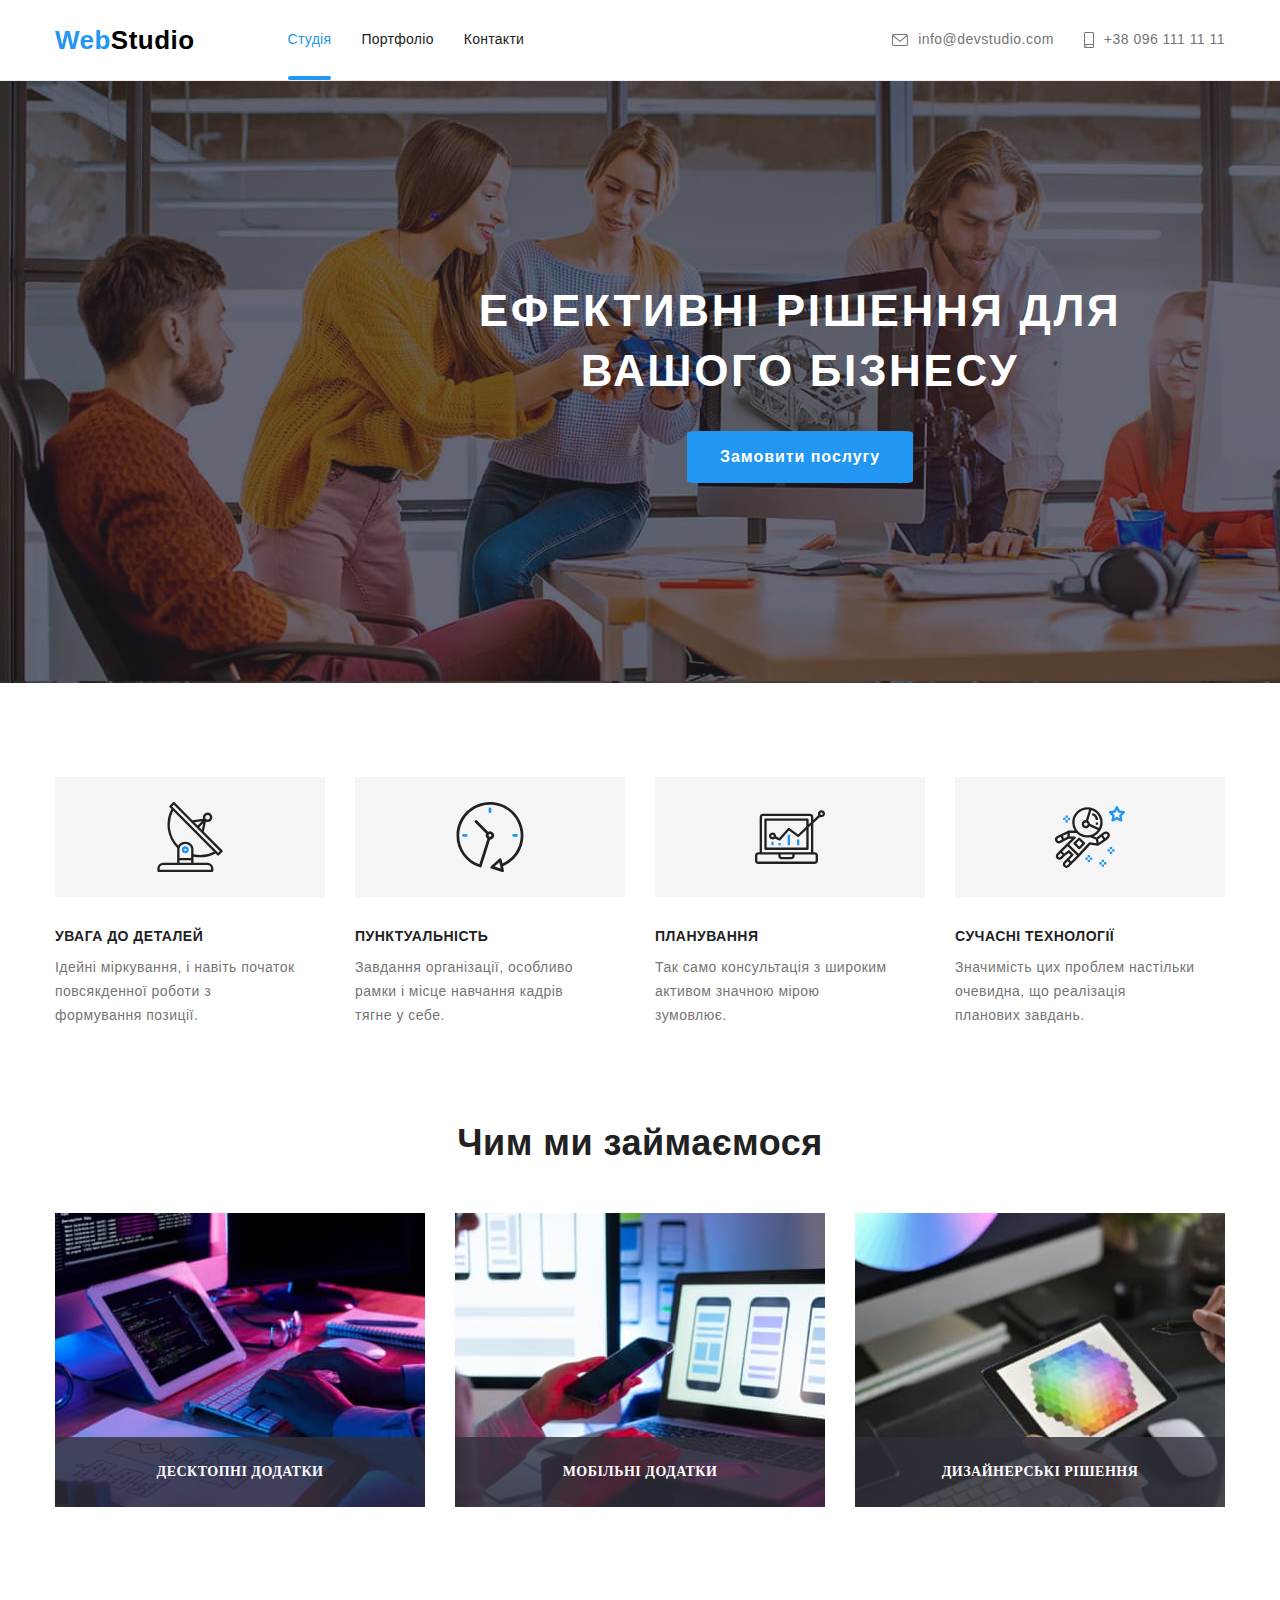
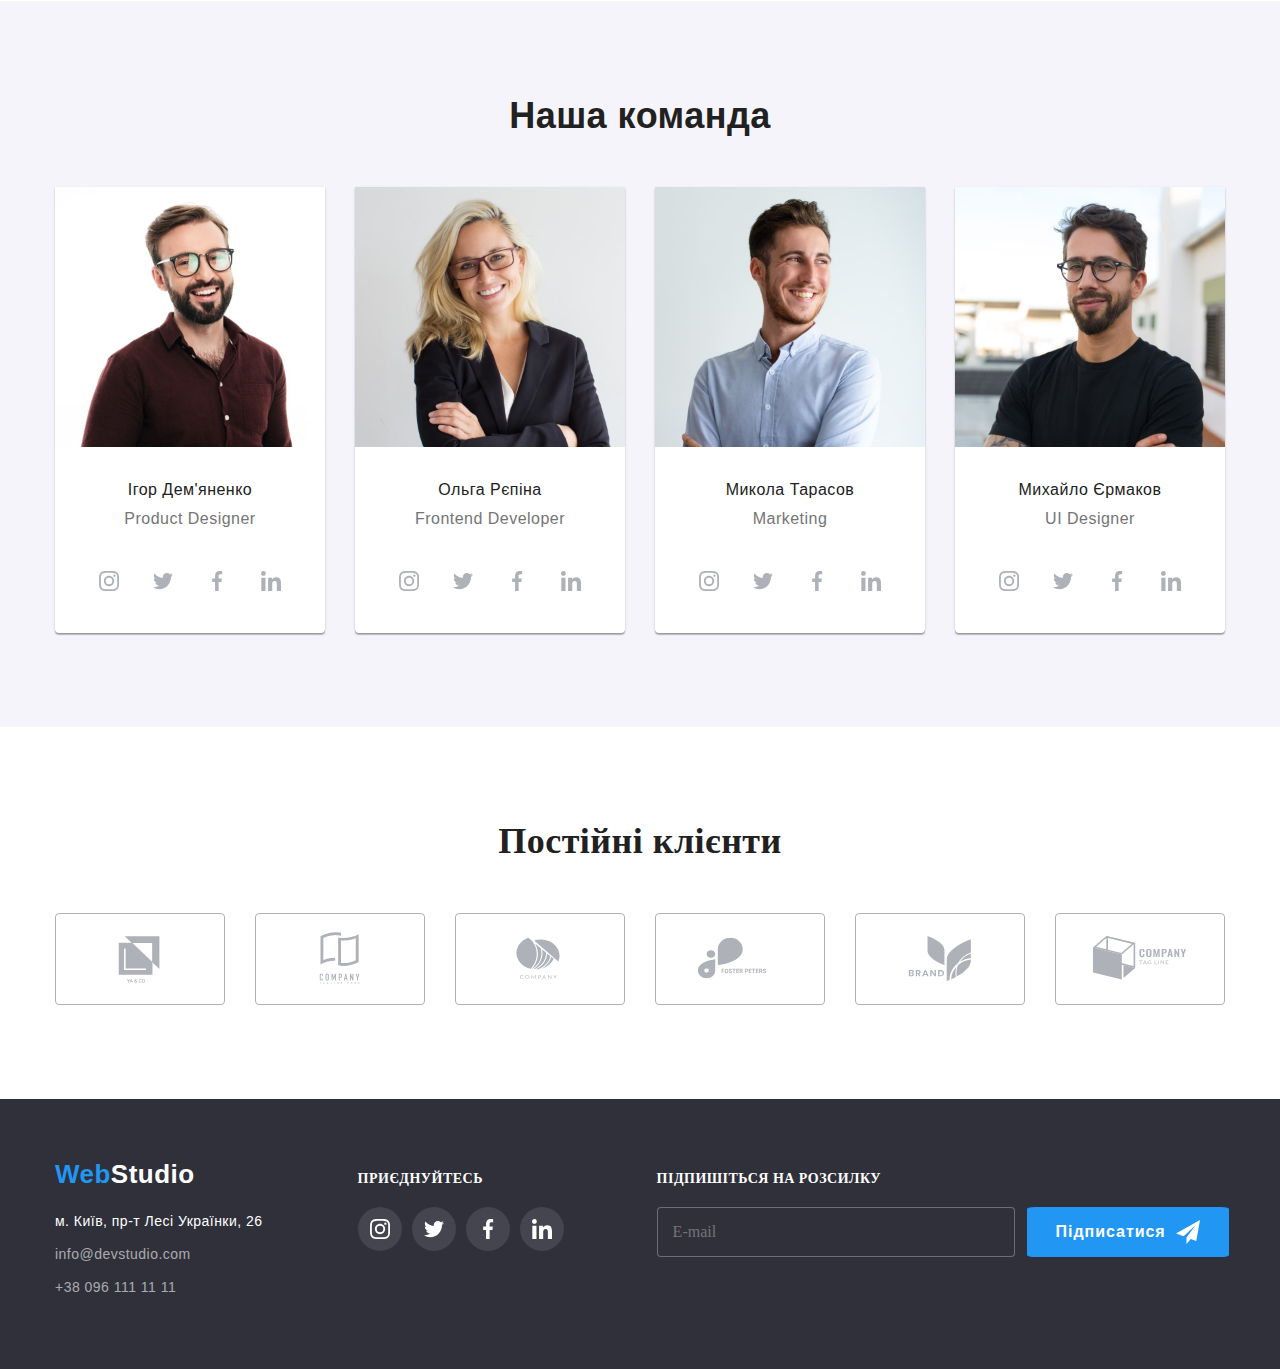
==== commit efa7d8f1: "доопрацювання помилок" ====
--- a/index.html
+++ b/index.html
@@ -16,7 +16,7 @@
       rel="stylesheet"
       href="https://cdnjs.cloudflare.com/ajax/libs/modern-normalize/1.1.0/modern-normalize.min.css"
     />
-    <link rel="stylesheet" href="./css/styles.css" />
+  
     <link rel="stylesheet" href="./css/main.min.css" />
   </head>
   <body class="body">
@@ -50,6 +50,9 @@
             >
           </li>
         </ul>
+        <button class="header__burger-menu" type="button">
+          <svg  width="40" height="40"><use href="./images/symbol-defs.svg#icon-menu">
+        </use></svg></button>
       </div>
     </header>
     <main>
--- a/css/main.min.css
+++ b/css/main.min.css
@@ -1 +1 @@
-:root{--primary-text-color: #000000;--title-text-color: #757575;--accent-color: #2196f3;--heading-color: #2f303a;--featurs-title-color: #212121;--foter-adres-color: rgba(255, 255, 255, 0.6);--body-background-color: #ffffff;--heading-background-color: #f5f4fa;--featurs-bacgraund-color: #f5f5f5;--button-focus-color: #188ce8;--border-solid-color: #eeeeee;--sociala-medier-color: #afb1b8;--gallery-card-box-shadow-color: 0px 1px 1px rgba(0, 0, 0, 0.12), 0px 4px 4px rgba(0, 0, 0, 0.06), 1px 4px 6px rgba(0, 0, 0, 0.16);--portfolio__gallery-tumb-color: rgba(33, 150, 243, 0.9)}.body{background-color:var(--body-background-color);font-family:Roboto,sans-serif;letter-spacing:.03em;margin:0 auto}html{-webkit-box-sizing:border-box;box-sizing:border-box}* *::before,*::after{-webkit-box-sizing:inherit;box-sizing:inherit}h1,h2,h3,p,ul{margin:0;padding:0}.list{list-style:none}.container{margin-left:auto;margin-right:auto;width:1200px;padding-left:15px;padding-right:15px}.header{border-bottom:1px solid #ececec}.header__body{display:-webkit-box;display:-ms-flexbox;display:flex;-webkit-box-pack:justify;-ms-flex-pack:justify;justify-content:space-between;-webkit-box-align:center;-ms-flex-align:center;align-items:center}.header__nav{display:-webkit-box;display:-ms-flexbox;display:flex;-webkit-box-pack:justify;-ms-flex-pack:justify;justify-content:space-between;-webkit-box-align:center;-ms-flex-align:center;align-items:center}.header__list-nav{display:-webkit-box;display:-ms-flexbox;display:flex}.heder__nav-page{color:var(--featurs-title-color);font-weight:500;font-size:14px;line-height:1.14;letter-spacing:.02em;text-decoration:none;display:block;padding:32px 0;-webkit-transition:color 250ms cubic-bezier(0.4, 0, 0.2, 1);transition:color 250ms cubic-bezier(0.4, 0, 0.2, 1)}.heder__nav-page:hover,.heder__nav-page:focus{color:var(--accent-color)}.heder__nav-page--current{color:var(--accent-color)}.heder__nav-page--current::after{position:absolute;content:"";display:-webkit-box;display:-ms-flexbox;display:flex;height:4px;width:100%;background:#2196f3;border-radius:2px;margin-top:28px}.heder__nav-page--current-small{position:relative}.heder__nav-page--last-margin:not(:last-child):not(:last-child){margin-right:30px}.logo{color:var(--accent-color);font-family:Raleway,sans-serif;font-weight:700;font-size:26px;line-height:1.19;text-decoration:none;display:inline-block;margin-right:93px}.logo--black{color:var(--primary-text-color);font-family:Raleway,sans-serif;font-weight:700;font-size:26px;line-height:1.19;margin-right:0px}.logo--position{margin-bottom:20px;display:-webkit-box;display:-ms-flexbox;display:flex}.logo--wite{color:var(--body-background-color);font-family:Raleway,sans-serif;font-weight:700;font-size:26px;line-height:1.19;margin:0px}.contacts{display:-webkit-box;display:-ms-flexbox;display:flex}.contacts__symbol{margin-right:10px}.contacts--last-margin:not(:last-child){margin-right:30px}.contacts__info{color:var(--title-text-color);text-decoration:none;font-size:14px;line-height:1.71;font-weight:500;display:-webkit-inline-box;display:-ms-inline-flexbox;display:inline-flex;-webkit-box-align:center;-ms-flex-align:center;align-items:center;-webkit-transition:color 250ms cubic-bezier(0.4, 0, 0.2, 1);transition:color 250ms cubic-bezier(0.4, 0, 0.2, 1)}.contacts__info:hover,.contacts__info:focus{color:var(--accent-color)}.footer__contacts--margin{margin-bottom:9px}.footer__contacts{padding-top:0;padding-bottom:9px;color:var(--foter-adres-color);font-size:14px;line-height:1.71;font-style:normal;-webkit-transition:color 250ms cubic-bezier(0.4, 0, 0.2, 1);transition:color 250ms cubic-bezier(0.4, 0, 0.2, 1)}.footer__contacts:hover,.footer__contacts:focus{color:var(--accent-color)}.hero{background-color:#c4c4c4;text-align:center;padding:200px;max-width:1600px;min-height:600px;background-image:-webkit-gradient(linear, left top, left bottom, from(rgba(47, 48, 58, 0.4)), to(rgba(47, 48, 58, 0.4))),url(../images/fon.jpg);background-image:linear-gradient(rgba(47, 48, 58, 0.4), rgba(47, 48, 58, 0.4)),url(../images/fon.jpg);margin-left:auto;margin-right:auto}.hero__text{color:var(--body-background-color);font-weight:900;font-size:44px;line-height:1.36;text-align:center;letter-spacing:.06em;text-transform:uppercase;margin-bottom:30px}.button{padding:10px 32px;display:inline-block;border-radius:4%;min-width:216px;text-align:center;color:var(--body-background-color);background-color:var(--accent-color);font-family:inherit;font-weight:700;font-size:16px;line-height:1.87;letter-spacing:.06em;cursor:pointer;border:1px solid rgba(0,0,0,0);-webkit-transition:-webkit-transform 250ms cubic-bezier(0.4, 0, 0.2, 1);transition:-webkit-transform 250ms cubic-bezier(0.4, 0, 0.2, 1);transition:transform 250ms cubic-bezier(0.4, 0, 0.2, 1);transition:transform 250ms cubic-bezier(0.4, 0, 0.2, 1), -webkit-transform 250ms cubic-bezier(0.4, 0, 0.2, 1)}.button:hover,.button:focus{background-color:var(--button-focus-color)}.button--auto-margin{margin-left:auto;margin-right:auto}.footer__button{display:-webkit-box;display:-ms-flexbox;display:flex;-webkit-box-align:center;-ms-flex-align:center;align-items:center;-webkit-box-pack:center;-ms-flex-pack:center;justify-content:center;padding:10px 28px;height:50px;min-width:200px}.footer__button-icon{margin-left:10px}.backdrop{position:fixed;top:0px;left:0px;width:100%;height:100%;background-color:rgba(0,0,0,.2);z-index:1;-webkit-transition:opacity 250ms cubic-bezier(0.4, 0, 0.2, 1),visibility 250ms cubic-bezier(0.4, 0, 0.2, 1);transition:opacity 250ms cubic-bezier(0.4, 0, 0.2, 1),visibility 250ms cubic-bezier(0.4, 0, 0.2, 1)}.backdrop.is-hidden{opacity:0;pointer-events:none;visibility:hidden;-webkit-transition:background-color 250ms cubic-bezier(0.4, 0, 0.2, 1);transition:background-color 250ms cubic-bezier(0.4, 0, 0.2, 1)}.modal{position:absolute;top:50%;left:50%;-webkit-transform:translate(-50%, -50%);transform:translate(-50%, -50%);width:528px;height:581px;padding:40px;background:var(--body-background-color);-webkit-box-shadow:0px 1px 3px rgba(0,0,0,.12),0px 1px 1px rgba(0,0,0,.14),0px 2px 1px rgba(0,0,0,.2);box-shadow:0px 1px 3px rgba(0,0,0,.12),0px 1px 1px rgba(0,0,0,.14),0px 2px 1px rgba(0,0,0,.2);border-radius:4px;-webkit-transition:background-color 250ms cubic-bezier(0.4, 0, 0.2, 1),-webkit-box-shadow 250ms cubic-bezier(0.4, 0, 0.2, 1);transition:background-color 250ms cubic-bezier(0.4, 0, 0.2, 1),-webkit-box-shadow 250ms cubic-bezier(0.4, 0, 0.2, 1);transition:background-color 250ms cubic-bezier(0.4, 0, 0.2, 1),box-shadow 250ms cubic-bezier(0.4, 0, 0.2, 1);transition:background-color 250ms cubic-bezier(0.4, 0, 0.2, 1),box-shadow 250ms cubic-bezier(0.4, 0, 0.2, 1),-webkit-box-shadow 250ms cubic-bezier(0.4, 0, 0.2, 1)}.modal__button-close{position:absolute;top:8px;right:8px;display:-webkit-box;display:-ms-flexbox;display:flex;-webkit-box-align:center;-ms-flex-align:center;align-items:center;-webkit-box-pack:center;-ms-flex-pack:center;justify-content:center;margin:0px;width:30px;height:30px;border:1px solid rgba(0,0,0,.1);background-color:#fff;border-radius:50%;cursor:pointer;-webkit-transition:color 250ms cubic-bezier(0.4, 0, 0.2, 1);transition:color 250ms cubic-bezier(0.4, 0, 0.2, 1)}.modal__button-close:hover,.modal__button-close:focus{color:var(--accent-color)}.modal__titile{margin-bottom:12px;font-family:"Roboto";font-style:normal;font-weight:700;font-size:20px;line-height:1.15;text-align:center;letter-spacing:.03em}.form{width:448px}.form__filed{display:-webkit-box;display:-ms-flexbox;display:flex;position:relative;-webkit-box-orient:vertical;-webkit-box-direction:normal;-ms-flex-direction:column;flex-direction:column;margin-bottom:10px}.form__filed label{margin-bottom:4px;text-align:left;font-family:"Roboto";font-style:normal;font-weight:400;font-size:12px;line-height:1.16;letter-spacing:.01em;color:var(--title-text-color)}.form__input{margin:0px;padding:11px 12px;padding-left:40px;border:1px solid rgba(33,33,33,.2);border-radius:4px;-webkit-transition:border-color 250ms cubic-bezier(0.4, 0, 0.2, 1);transition:border-color 250ms cubic-bezier(0.4, 0, 0.2, 1);outline:none}.form__input:focus-within{border:1px solid var(--accent-color)}.form__input:focus~.form__icon{fill:#2196f3}.form__icon{display:inline-block;position:absolute;bottom:11px;left:12px;-webkit-transition:color 250ms cubic-bezier(0.4, 0, 0.2, 1);transition:color 250ms cubic-bezier(0.4, 0, 0.2, 1)}.form__comment{width:448px;height:120px;padding:11px 12px;border:1px solid rgba(33,33,33,.2);border-radius:4px;resize:none;font-family:"Roboto";font-style:normal;font-weight:400;font-size:12px;line-height:1.16;letter-spacing:.01em;outline:none;color:var(--title-text-color);-webkit-transition:border-color 250ms cubic-bezier(0.4, 0, 0.2, 1);transition:border-color 250ms cubic-bezier(0.4, 0, 0.2, 1)}.form__comment:focus-within{border:1px solid var(--accent-color)}.form__comment::-webkit-input-placeholder{color:rgba(117,117,117,.5)}.form__comment::-moz-placeholder{color:rgba(117,117,117,.5)}.form__comment:-ms-input-placeholder{color:rgba(117,117,117,.5)}.form__comment::-ms-input-placeholder{color:rgba(117,117,117,.5)}.form__comment::placeholder{color:rgba(117,117,117,.5)}.form__filed.form__filed--margin-bottom{margin-bottom:20px}.form__accept{color:var(--title-text-color);font-family:"Roboto";font-style:normal;font-weight:400;font-size:14px;line-height:1.71;margin-bottom:30px;display:inline-block;position:relative;padding-left:20px}.form__checkbox{position:absolute;width:1px;height:1px;margin:-1px;border:0;padding:0;white-space:nowrap;-webkit-clip-path:inset(100%);clip-path:inset(100%);clip:rect(0 0 0 0);overflow:hidden}.form__icon-check{position:absolute;left:0;top:4px;fill:rgba(0,0,0,0);display:inline-block;border:2px solid #212121;border-radius:2px;-webkit-transition:background-color 250ms cubic-bezier(0.4, 0, 0.2, 1),border-color 250ms cubic-bezier(0.4, 0, 0.2, 1),fill 250ms cubic-bezier(0.4, 0, 0.2, 1);transition:background-color 250ms cubic-bezier(0.4, 0, 0.2, 1),border-color 250ms cubic-bezier(0.4, 0, 0.2, 1),fill 250ms cubic-bezier(0.4, 0, 0.2, 1)}.form__checkbox:checked+.form__icon-check{fill:var(--body-background-color);background-color:var(--accent-color);border-color:var(--accent-color)}.form__accept-link{color:var(--accent-color);text-decoration:underline;margin-left:5px}.footer__form{display:-webkit-box;display:-ms-flexbox;display:flex}.footer__form-email{width:358px;height:50px;padding:16px 15px;margin-right:12px;font-family:"Roboto";font-style:normal;font-weight:400;font-size:16px;line-height:1.25;color:rgba(255,255,255,.6);background-color:var(--heading-color);border:1px solid rgba(255,255,255,.3);border-radius:4px;outline:none;-webkit-transition:border-color 250ms cubic-bezier(0.4, 0, 0.2, 1);transition:border-color 250ms cubic-bezier(0.4, 0, 0.2, 1)}.footer__form-email:focus-within{border:1px solid var(--accent-color)}.featurs{padding-top:94px;padding-bottom:94px}.featurs__list{display:-webkit-box;display:-ms-flexbox;display:flex;width:1170px}.featurs__groups-icon{background-color:var(--featurs-bacgraund-color);width:270px;height:120px;display:-webkit-box;display:-ms-flexbox;display:flex;-webkit-box-pack:center;-ms-flex-pack:center;justify-content:center;-webkit-box-align:center;-ms-flex-align:center;align-items:center}.featurs__groups-title{color:var(--featurs-title-color);font-size:14px;line-height:1.4;text-transform:uppercase;margin-bottom:10px;margin-top:30px}.featurs__groups-text{color:var(--title-text-color);font-size:14px;line-height:1.7;margin-right:30px}.featurs__list-groups--margin:not(:last-child){margin-right:30px}.heading{padding-top:0;padding-bottom:94px}.heading__titel{color:var(--featurs-title-color);font-size:36px;line-height:1.16;text-align:center;margin-bottom:50px}.heading__gallery{display:-webkit-box;display:-ms-flexbox;display:flex;margin:0%;padding:0%;list-style:none}.heading__gallery-foto{max-width:100%;height:auto;display:block}.heading__gallery-foto:not(:last-child){margin-right:30px}.heading__foto-box{position:relative}.heading__foto-text{display:-webkit-box;display:-ms-flexbox;display:flex;font-family:"Roboto";font-style:normal;font-weight:700;font-size:14px;line-height:1.14;color:var(--body-background-color);padding:27px 0px;width:370px;position:absolute;background-color:rgba(47,48,58,.8);text-align:center;-webkit-box-pack:center;-ms-flex-pack:center;justify-content:center;bottom:0px}.comanda{background-color:var(--heading-background-color);margin-top:0%;margin-bottom:0%;padding-top:94px;padding-bottom:94px}.comanda__title{color:var(--featurs-title-color);font-size:36px;line-height:1.16;text-align:center;margin-top:0%;margin-bottom:50px}.comanda__worker-list{display:-webkit-box;display:-ms-flexbox;display:flex;-webkit-box-pack:justify;-ms-flex-pack:justify;justify-content:space-between}.comanda__list-content{background-color:var(--body-background-color);margin-top:0;margin-bottom:0px;padding-bottom:30px;-webkit-box-shadow:0px 1px 3px rgba(0,0,0,.12),0px 1px 1px rgba(0,0,0,.14),0px 2px 1px rgba(0,0,0,.2);box-shadow:0px 1px 3px rgba(0,0,0,.12),0px 1px 1px rgba(0,0,0,.14),0px 2px 1px rgba(0,0,0,.2);border-radius:0px 0px 4px 4px}.comanda__worker-information{padding-top:30px;padding-bottom:30px}.comanda__worker-name{color:var(--featurs-title-color);font-weight:500;font-size:16px;line-height:1.18;text-align:center}.comanda__worker-position{color:var(--title-text-color);font-size:16px;line-height:1.18;text-align:center;margin-top:10px}.sociala-medier{display:-webkit-box;display:-ms-flexbox;display:flex;-webkit-box-pack:center;-ms-flex-pack:center;justify-content:center}.sociala-medier__icon--last-margin:not(:last-child){margin-right:10px}.sociala-medier__link{display:-webkit-box;display:-ms-flexbox;display:flex;-webkit-box-pack:center;-ms-flex-pack:center;justify-content:center;-webkit-box-align:center;-ms-flex-align:center;align-items:center;height:44px;width:44px;color:var(--sociala-medier-color);cursor:pointer;border-radius:50%;-webkit-transition:background-color 250ms cubic-bezier(0.4, 0, 0.2, 1),color 250ms cubic-bezier(0.4, 0, 0.2, 1);transition:background-color 250ms cubic-bezier(0.4, 0, 0.2, 1),color 250ms cubic-bezier(0.4, 0, 0.2, 1)}.sociala-medier__link:hover,.sociala-medier__link:focus{background-color:var(--accent-color);color:var(--body-background-color)}.sociala-medier__icon{-o-object-position:50px 50px;object-position:50px 50px;fill:currentColor;-webkit-transition:color 250ma cubic-bezier(0.4, 0, 0.2, 1);transition:color 250ma cubic-bezier(0.4, 0, 0.2, 1)}.sociala-medier__icon:hover,.sociala-medier__icon:focus{color:var(--body-background-color)}.sociala-medier__link--grey{color:var(--body-background-color);background-color:rgba(255,255,255,.1);border-radius:50px;-webkit-transition:background-color 250ms cubic-bezier(0.4, 0, 0.2, 1);transition:background-color 250ms cubic-bezier(0.4, 0, 0.2, 1)}.sociala-medier__link--grey:hover,.sociala-medier__link--grey:focus{background-color:#2196f3}.customers{padding-top:94px;padding-bottom:94px}.customers__title{font-family:Roboto;font-size:36px;line-height:1.16;text-align:center;color:var(--featurs-title-color)}.customers__list{display:-webkit-box;display:-ms-flexbox;display:flex;margin-top:50px}.customers__list-client:not(:last-child){margin-right:30px}.custom-logo{display:-webkit-box;display:-ms-flexbox;display:flex;-webkit-box-pack:center;-ms-flex-pack:center;justify-content:center;-webkit-box-align:center;-ms-flex-align:center;align-items:center;width:170px;height:92px;cursor:pointer;border:1px solid var(--sociala-medier-color);color:var(--sociala-medier-color);border-radius:4px;-webkit-transition:color 250ms cubic-bezier(0.4, 0, 0.2, 1),border-color 250ms cubic-bezier(0.4, 0, 0.2, 1);transition:color 250ms cubic-bezier(0.4, 0, 0.2, 1),border-color 250ms cubic-bezier(0.4, 0, 0.2, 1)}.custom-logo:hover,.custom-logo:focus{color:var(--accent-color);border:1px solid var(--accent-color)}.footer{background-color:var(--heading-color);padding-top:60px;padding-bottom:60px}.footer__nav{display:-webkit-box;display:-ms-flexbox;display:flex;-webkit-box-align:baseline;-ms-flex-align:baseline;align-items:baseline}.footer__adres{color:var(--body-background-color);font-style:normal;font-size:14px;line-height:1.71;margin-bottom:9px}.footer__contact-details{margin-right:70px}.footer__social-networks{font-family:Roboto;font-weight:700;color:var(--body-background-color);font-size:14px;line-height:1.14;margin-bottom:20px}.footer__subscription{margin-left:93px}.portfolio{padding-top:94px;padding-bottom:94px}.portfolio__meny{display:-webkit-box;display:-ms-flexbox;display:flex;-webkit-box-pack:center;-ms-flex-pack:center;justify-content:center;margin-bottom:50px}.portfolio__meny-button-last--margin:not(:last-child):not(:last-child){margin-right:8px;color:brown}.portfolio__meny-button{display:inline-block;text-align:center;padding:6px 22px;color:var(--featurs-title-color);background-color:var(--heading-background-color);font-family:inherit;font-weight:500;font-size:16px;line-height:1.62;letter-spacing:.03em;cursor:pointer;border-radius:4%;border:1px solid rgba(0,0,0,0);border-radius:4px;-webkit-transition:color 250ms cubic-bezier(0.4, 0, 0.2, 1),background-color 250ms cubic-bezier(0.4, 0, 0.2, 1),-webkit-box-shadow 250ms cubic-bezier(0.4, 0, 0.2, 1);transition:color 250ms cubic-bezier(0.4, 0, 0.2, 1),background-color 250ms cubic-bezier(0.4, 0, 0.2, 1),-webkit-box-shadow 250ms cubic-bezier(0.4, 0, 0.2, 1);transition:color 250ms cubic-bezier(0.4, 0, 0.2, 1),background-color 250ms cubic-bezier(0.4, 0, 0.2, 1),box-shadow 250ms cubic-bezier(0.4, 0, 0.2, 1);transition:color 250ms cubic-bezier(0.4, 0, 0.2, 1),background-color 250ms cubic-bezier(0.4, 0, 0.2, 1),box-shadow 250ms cubic-bezier(0.4, 0, 0.2, 1),-webkit-box-shadow 250ms cubic-bezier(0.4, 0, 0.2, 1)}.portfolio__meny-button:hover,.portfolio__meny-button:focus{background-color:var(--accent-color);color:var(--body-background-color);-webkit-box-shadow:0px 3px 1px rgba(0,0,0,.1),0px 1px 2px rgba(0,0,0,.08),0px 2px 2px rgba(0,0,0,.12);box-shadow:0px 3px 1px rgba(0,0,0,.1),0px 1px 2px rgba(0,0,0,.08),0px 2px 2px rgba(0,0,0,.12)}.portfolio__gallery{display:-webkit-box;display:-ms-flexbox;display:flex;-ms-flex-wrap:wrap;flex-wrap:wrap;margin-bottom:-30px;margin-right:-30px}.portfolio__gallery-li{-ms-flex-preferred-size:calc((100% - 90px)/3);flex-basis:calc((100% - 90px)/3);margin-bottom:30px;margin-right:30px}.portfolio__gallery-card{display:block;cursor:pointer;-webkit-transition:-webkit-box-shadow 250ms cubic-bezier(0.4, 0, 0.2, 1);transition:-webkit-box-shadow 250ms cubic-bezier(0.4, 0, 0.2, 1);transition:box-shadow 250ms cubic-bezier(0.4, 0, 0.2, 1);transition:box-shadow 250ms cubic-bezier(0.4, 0, 0.2, 1), -webkit-box-shadow 250ms cubic-bezier(0.4, 0, 0.2, 1)}.portfolio__gallery-card:hover{-webkit-box-shadow:var(--gallery-card-box-shadow-color);box-shadow:var(--gallery-card-box-shadow-color)}.portfolio__gallery-card:hover .portfolio__gallery-tumb::before{opacity:1;-webkit-transform:translateY(0);transform:translateY(0)}.portfolio__gallery-card:hover .portfolio__text--overlay{opacity:1}.portfolio__gallery-tumb{position:relative;overflow:hidden;display:-webkit-box;display:-ms-flexbox;display:flex}.portfolio__gallery-tumb::before{content:"";position:absolute;display:inline-block;width:100%;height:100%;background-color:var(--portfolio__gallery-tumb-color);-webkit-transition:opacity 250ms cubic-bezier(0.4, 0, 0.2, 1),-webkit-transform 250ms cubic-bezier(0.4, 0, 0.2, 1);transition:opacity 250ms cubic-bezier(0.4, 0, 0.2, 1),-webkit-transform 250ms cubic-bezier(0.4, 0, 0.2, 1);transition:opacity 250ms cubic-bezier(0.4, 0, 0.2, 1),transform 250ms cubic-bezier(0.4, 0, 0.2, 1);transition:opacity 250ms cubic-bezier(0.4, 0, 0.2, 1),transform 250ms cubic-bezier(0.4, 0, 0.2, 1),-webkit-transform 250ms cubic-bezier(0.4, 0, 0.2, 1);opacity:1;-webkit-transform:translateY(100%);transform:translateY(100%)}.portfolio__gallery-img{max-width:100%;height:auto;display:block}.portfolio__gallery-img:not(:last-child){margin-right:30px}.portfolio__text--overlay{position:absolute;top:50%;left:50%;-webkit-transform:translate(-50%, -50%);transform:translate(-50%, -50%);width:322px;height:168px;font-family:"Roboto";font-style:normal;font-weight:400;font-size:18px;line-height:1.5;color:var(--body-background-color);opacity:0;-webkit-transition:opacity 250ms cubic-bezier(0.4, 0, 0.2, 1);transition:opacity 250ms cubic-bezier(0.4, 0, 0.2, 1)}.portfolio__gallery-group{padding-top:20px;padding-bottom:20px;padding-left:24px;max-width:370px;border:1px solid var(--border-solid-color)}.portfolio__group-title{color:var(--featurs-title-color);font-size:18px;line-height:2;letter-spacing:.06em;margin-top:0;margin-bottom:4px}.portfolio__group-examples{color:var(--title-text-color);font-size:16px;line-height:1.87;margin-top:0;margin-bottom:0}/*# sourceMappingURL=main.min.css.map */+:root{--primary-text-color: #000000;--title-text-color: #757575;--accent-color: #2196f3;--heading-color: #2f303a;--featurs-title-color: #212121;--foter-adres-color: rgba(255, 255, 255, 0.6);--body-background-color: #ffffff;--heading-background-color: #f5f4fa;--featurs-bacgraund-color: #f5f5f5;--button-focus-color: #188ce8;--border-solid-color: #eeeeee;--sociala-medier-color: #afb1b8;--gallery-card-box-shadow-color: 0px 1px 1px rgba(0, 0, 0, 0.12), 0px 4px 4px rgba(0, 0, 0, 0.06), 1px 4px 6px rgba(0, 0, 0, 0.16);--portfolio__gallery-tumb-color: rgba(33, 150, 243, 0.9)}@font-face{font-family:"Raleway";font-style:normal;font-weight:400;src:url("../fonts/raleway-v28-latin-regular.eot");src:local(""),url("../fonts/raleway-v28-latin-regular.eot?#iefix") format("embedded-opentype"),url("../fonts/raleway-v28-latin-regular.woff2") format("woff2"),url("../fonts/raleway-v28-latin-regular.woff") format("woff"),url("../fonts/raleway-v28-latin-regular.ttf") format("truetype"),url("../fonts/raleway-v28-latin-regular.svg#Raleway") format("svg")}@font-face{font-family:"Raleway";font-style:normal;font-weight:700;src:url("../fonts/raleway-v28-latin-700.eot");src:local(""),url("../fonts/raleway-v28-latin-700.eot?#iefix") format("embedded-opentype"),url("../fonts/raleway-v28-latin-700.woff2") format("woff2"),url("../fonts/raleway-v28-latin-700.woff") format("woff"),url("../fonts/raleway-v28-latin-700.ttf") format("truetype"),url("../fonts/raleway-v28-latin-700.svg#Raleway") format("svg")}@font-face{font-family:"Roboto";font-style:normal;font-weight:400;src:url("../fonts/roboto-v30-latin-regular.eot");src:local(""),url("../fonts/roboto-v30-latin-regular.eot?#iefix") format("embedded-opentype"),url("../fonts/roboto-v30-latin-regular.woff2") format("woff2"),url("../fonts/roboto-v30-latin-regular.woff") format("woff"),url("../fonts/roboto-v30-latin-regular.ttf") format("truetype"),url("../fonts/roboto-v30-latin-regular.svg#Roboto") format("svg")}@font-face{font-family:"Roboto";font-style:normal;font-weight:500;src:url("../fonts/roboto-v30-latin-500.eot");src:local(""),url("../fonts/roboto-v30-latin-500.eot?#iefix") format("embedded-opentype"),url("../fonts/roboto-v30-latin-500.woff2") format("woff2"),url("../fonts/roboto-v30-latin-500.woff") format("woff"),url("../fonts/roboto-v30-latin-500.ttf") format("truetype"),url("../fonts/roboto-v30-latin-500.svg#Roboto") format("svg")}@font-face{font-family:"Roboto";font-style:normal;font-weight:700;src:url("../fonts/roboto-v30-latin-700.eot");src:local(""),url("../fonts/roboto-v30-latin-700.eot?#iefix") format("embedded-opentype"),url("../fonts/roboto-v30-latin-700.woff2") format("woff2"),url("../fonts/roboto-v30-latin-700.woff") format("woff"),url("../fonts/roboto-v30-latin-700.ttf") format("truetype"),url("../fonts/roboto-v30-latin-700.svg#Roboto") format("svg")}@font-face{font-family:"Roboto";font-style:normal;font-weight:900;src:url("../fonts/roboto-v30-latin-900.eot");src:local(""),url("../fonts/roboto-v30-latin-900.eot?#iefix") format("embedded-opentype"),url("../fonts/roboto-v30-latin-900.woff2") format("woff2"),url("../fonts/roboto-v30-latin-900.woff") format("woff"),url("../fonts/roboto-v30-latin-900.ttf") format("truetype"),url("../fonts/roboto-v30-latin-900.svg#Roboto") format("svg")}.body{background-color:var(--body-background-color);font-family:Roboto,sans-serif;letter-spacing:.03em;margin:0 auto}html{-webkit-box-sizing:border-box;box-sizing:border-box}* *::before,*::after{-webkit-box-sizing:inherit;box-sizing:inherit}h1,h2,h3,p,ul{margin:0;padding:0}.list{list-style:none}.container{margin-left:auto;margin-right:auto;width:1200px;padding-left:15px;padding-right:15px}.header{border-bottom:1px solid #ececec}@media(max-width: 480px){.header{padding-top:16px;padding-bottom:16px}}.header__body{display:-webkit-box;display:-ms-flexbox;display:flex;-webkit-box-pack:justify;-ms-flex-pack:justify;justify-content:space-between;-webkit-box-align:center;-ms-flex-align:center;align-items:center}.header__nav{display:-webkit-box;display:-ms-flexbox;display:flex;-webkit-box-pack:justify;-ms-flex-pack:justify;justify-content:space-between;-webkit-box-align:center;-ms-flex-align:center;align-items:center}.header__list-nav{display:-webkit-box;display:-ms-flexbox;display:flex}@media(max-width: 480px){.header__list-nav{display:none}}.header__burger-menu{display:none}@media(max-width: 480px){.header__burger-menu{display:block;margin-top:10px 15px 10px}}.heder__nav-page{color:var(--featurs-title-color);font-weight:500;font-size:14px;line-height:1.14;letter-spacing:.02em;text-decoration:none;display:block;padding:32px 0;-webkit-transition:color 250ms cubic-bezier(0.4, 0, 0.2, 1);transition:color 250ms cubic-bezier(0.4, 0, 0.2, 1)}.heder__nav-page:hover,.heder__nav-page:focus{color:var(--accent-color)}.heder__nav-page--current{color:var(--accent-color)}.heder__nav-page--current::after{position:absolute;content:"";display:-webkit-box;display:-ms-flexbox;display:flex;height:4px;width:100%;background:#2196f3;border-radius:2px;margin-top:28px}.heder__nav-page--current-small{position:relative}.heder__nav-page--last-margin:not(:last-child):not(:last-child){margin-right:30px}.logo{color:var(--accent-color);font-family:Raleway,sans-serif;font-weight:700;font-size:26px;line-height:1.19;text-decoration:none;display:inline-block;margin-right:93px}.logo--black{color:var(--primary-text-color);font-family:Raleway,sans-serif;font-weight:700;font-size:26px;line-height:1.19;margin-right:0px}.logo--position{margin-bottom:20px;display:-webkit-box;display:-ms-flexbox;display:flex}.logo--wite{color:var(--body-background-color);font-family:Raleway,sans-serif;font-weight:700;font-size:26px;line-height:1.19;margin:0px}.contacts{display:-webkit-box;display:-ms-flexbox;display:flex}.contacts__symbol{margin-right:10px}@media(max-width: 480px){.contacts{display:none}}.contacts--last-margin:not(:last-child){margin-right:30px}.contacts__info{color:var(--title-text-color);text-decoration:none;font-size:14px;line-height:1.71;font-weight:500;display:-webkit-inline-box;display:-ms-inline-flexbox;display:inline-flex;-webkit-box-align:center;-ms-flex-align:center;align-items:center;-webkit-transition:color 250ms cubic-bezier(0.4, 0, 0.2, 1);transition:color 250ms cubic-bezier(0.4, 0, 0.2, 1)}.contacts__info:hover,.contacts__info:focus{color:var(--accent-color)}.footer__contacts--margin{margin-bottom:9px}.footer__contacts{padding-top:0;padding-bottom:9px;color:var(--foter-adres-color);font-size:14px;line-height:1.71;font-style:normal;text-decoration:none;-webkit-transition:color 250ms cubic-bezier(0.4, 0, 0.2, 1);transition:color 250ms cubic-bezier(0.4, 0, 0.2, 1)}.footer__contacts:hover,.footer__contacts:focus{color:var(--accent-color)}.hero{background-color:#c4c4c4;text-align:center;padding:200px;max-width:1600px;min-height:600px;background-image:-webkit-gradient(linear, left top, left bottom, from(rgba(47, 48, 58, 0.4)), to(rgba(47, 48, 58, 0.4))),url(../images/fon.jpg);background-image:linear-gradient(rgba(47, 48, 58, 0.4), rgba(47, 48, 58, 0.4)),url(../images/fon.jpg);margin-left:auto;margin-right:auto}.hero__text{color:var(--body-background-color);font-weight:900;font-size:44px;line-height:1.36;text-align:center;letter-spacing:.06em;text-transform:uppercase;margin-bottom:30px}.button{padding:10px 32px;display:inline-block;border-radius:4%;min-width:216px;text-align:center;color:var(--body-background-color);background-color:var(--accent-color);font-family:inherit;font-weight:700;font-size:16px;line-height:1.87;letter-spacing:.06em;cursor:pointer;border:1px solid rgba(0,0,0,0);-webkit-transition:background-color 250ms cubic-bezier(0.4, 0, 0.2, 1);transition:background-color 250ms cubic-bezier(0.4, 0, 0.2, 1)}.button:hover,.button:focus{background-color:var(--button-focus-color)}.button--auto-margin{margin-left:auto;margin-right:auto}.footer__button{display:-webkit-box;display:-ms-flexbox;display:flex;-webkit-box-align:center;-ms-flex-align:center;align-items:center;-webkit-box-pack:center;-ms-flex-pack:center;justify-content:center;padding:10px 28px;height:50px;min-width:200px}.footer__button-icon{margin-left:10px}.backdrop{position:fixed;top:0px;left:0px;width:100%;height:100%;background-color:rgba(0,0,0,.2);z-index:1;-webkit-transition:opacity 250ms cubic-bezier(0.4, 0, 0.2, 1),visibility 250ms cubic-bezier(0.4, 0, 0.2, 1);transition:opacity 250ms cubic-bezier(0.4, 0, 0.2, 1),visibility 250ms cubic-bezier(0.4, 0, 0.2, 1)}.backdrop.is-hidden{opacity:0;pointer-events:none;visibility:hidden;-webkit-transition:background-color 250ms cubic-bezier(0.4, 0, 0.2, 1);transition:background-color 250ms cubic-bezier(0.4, 0, 0.2, 1)}.modal{position:absolute;top:50%;left:50%;-webkit-transform:translate(-50%, -50%);transform:translate(-50%, -50%);width:528px;height:581px;padding:40px;background:var(--body-background-color);-webkit-box-shadow:0px 1px 3px rgba(0,0,0,.12),0px 1px 1px rgba(0,0,0,.14),0px 2px 1px rgba(0,0,0,.2);box-shadow:0px 1px 3px rgba(0,0,0,.12),0px 1px 1px rgba(0,0,0,.14),0px 2px 1px rgba(0,0,0,.2);border-radius:4px;-webkit-transition:background-color 250ms cubic-bezier(0.4, 0, 0.2, 1),-webkit-box-shadow 250ms cubic-bezier(0.4, 0, 0.2, 1);transition:background-color 250ms cubic-bezier(0.4, 0, 0.2, 1),-webkit-box-shadow 250ms cubic-bezier(0.4, 0, 0.2, 1);transition:background-color 250ms cubic-bezier(0.4, 0, 0.2, 1),box-shadow 250ms cubic-bezier(0.4, 0, 0.2, 1);transition:background-color 250ms cubic-bezier(0.4, 0, 0.2, 1),box-shadow 250ms cubic-bezier(0.4, 0, 0.2, 1),-webkit-box-shadow 250ms cubic-bezier(0.4, 0, 0.2, 1)}.modal__button-close{position:absolute;top:8px;right:8px;display:-webkit-box;display:-ms-flexbox;display:flex;-webkit-box-align:center;-ms-flex-align:center;align-items:center;-webkit-box-pack:center;-ms-flex-pack:center;justify-content:center;margin:0px;width:30px;height:30px;border:1px solid rgba(0,0,0,.1);background-color:#fff;border-radius:50%;cursor:pointer;-webkit-transition:color 250ms cubic-bezier(0.4, 0, 0.2, 1);transition:color 250ms cubic-bezier(0.4, 0, 0.2, 1)}.modal__button-close:hover,.modal__button-close:focus{color:var(--accent-color)}.modal__titile{margin-bottom:12px;font-family:"Roboto";font-style:normal;font-weight:700;font-size:20px;line-height:1.15;text-align:center;letter-spacing:.03em}.form{width:448px}.form__filed{display:-webkit-box;display:-ms-flexbox;display:flex;position:relative;-webkit-box-orient:vertical;-webkit-box-direction:normal;-ms-flex-direction:column;flex-direction:column;margin-bottom:10px}.form__filed label{margin-bottom:4px;text-align:left;font-family:"Roboto";font-style:normal;font-weight:400;font-size:12px;line-height:1.16;letter-spacing:.01em;color:var(--title-text-color)}.form__input{margin:0px;padding:11px 12px;padding-left:40px;border:1px solid rgba(33,33,33,.2);border-radius:4px;-webkit-transition:border-color 250ms cubic-bezier(0.4, 0, 0.2, 1);transition:border-color 250ms cubic-bezier(0.4, 0, 0.2, 1);outline:none}.form__input:focus-within{border:1px solid var(--accent-color)}.form__input:focus~.form__icon{fill:#2196f3}.form__icon{display:inline-block;position:absolute;bottom:11px;left:12px;-webkit-transition:color 250ms cubic-bezier(0.4, 0, 0.2, 1);transition:color 250ms cubic-bezier(0.4, 0, 0.2, 1)}.form__comment{width:448px;height:120px;padding:11px 12px;border:1px solid rgba(33,33,33,.2);border-radius:4px;resize:none;font-family:"Roboto";font-style:normal;font-weight:400;font-size:12px;line-height:1.16;letter-spacing:.01em;outline:none;color:var(--title-text-color);-webkit-transition:border-color 250ms cubic-bezier(0.4, 0, 0.2, 1);transition:border-color 250ms cubic-bezier(0.4, 0, 0.2, 1)}.form__comment:focus-within{border:1px solid var(--accent-color)}.form__comment::-webkit-input-placeholder{color:rgba(117,117,117,.5)}.form__comment::-moz-placeholder{color:rgba(117,117,117,.5)}.form__comment:-ms-input-placeholder{color:rgba(117,117,117,.5)}.form__comment::-ms-input-placeholder{color:rgba(117,117,117,.5)}.form__comment::placeholder{color:rgba(117,117,117,.5)}.form__filed.form__filed--margin-bottom{margin-bottom:20px}.form__accept{color:var(--title-text-color);font-family:"Roboto";font-style:normal;font-weight:400;font-size:14px;line-height:1.71;margin-bottom:30px;display:inline-block;position:relative;padding-left:20px}.form__checkbox{position:absolute;width:1px;height:1px;margin:-1px;border:0;padding:0;white-space:nowrap;-webkit-clip-path:inset(100%);clip-path:inset(100%);clip:rect(0 0 0 0);overflow:hidden}.form__icon-check{position:absolute;left:0;top:4px;fill:rgba(0,0,0,0);display:inline-block;border:2px solid #212121;border-radius:2px;-webkit-transition:background-color 250ms cubic-bezier(0.4, 0, 0.2, 1),border-color 250ms cubic-bezier(0.4, 0, 0.2, 1),fill 250ms cubic-bezier(0.4, 0, 0.2, 1);transition:background-color 250ms cubic-bezier(0.4, 0, 0.2, 1),border-color 250ms cubic-bezier(0.4, 0, 0.2, 1),fill 250ms cubic-bezier(0.4, 0, 0.2, 1)}.form__checkbox:checked+.form__icon-check{fill:var(--body-background-color);background-color:var(--accent-color);border-color:var(--accent-color)}.form__accept-link{color:var(--accent-color);text-decoration:underline;margin-left:5px}.footer__form{display:-webkit-box;display:-ms-flexbox;display:flex}.footer__form-email{width:358px;height:50px;padding:16px 15px;margin-right:12px;font-family:"Roboto";font-style:normal;font-weight:400;font-size:16px;line-height:1.25;color:rgba(255,255,255,.6);background-color:var(--heading-color);border:1px solid rgba(255,255,255,.3);border-radius:4px;outline:none;-webkit-transition:border-color 250ms cubic-bezier(0.4, 0, 0.2, 1);transition:border-color 250ms cubic-bezier(0.4, 0, 0.2, 1)}.footer__form-email:focus-within{border:1px solid var(--accent-color)}.featurs{padding-top:94px;padding-bottom:94px}.featurs__list{display:-webkit-box;display:-ms-flexbox;display:flex;width:1170px}.featurs__groups-icon{background-color:var(--featurs-bacgraund-color);width:270px;height:120px;display:-webkit-box;display:-ms-flexbox;display:flex;-webkit-box-pack:center;-ms-flex-pack:center;justify-content:center;-webkit-box-align:center;-ms-flex-align:center;align-items:center}.featurs__groups-title{color:var(--featurs-title-color);font-size:14px;line-height:1.4;text-transform:uppercase;margin-bottom:10px;margin-top:30px}.featurs__groups-text{color:var(--title-text-color);font-size:14px;line-height:1.7;margin-right:30px}.featurs__list-groups--margin:not(:last-child){margin-right:30px}.heading{padding-top:0;padding-bottom:94px}.heading__titel{color:var(--featurs-title-color);font-size:36px;line-height:1.16;text-align:center;margin-bottom:50px}.heading__gallery{display:-webkit-box;display:-ms-flexbox;display:flex;margin:0%;padding:0%;list-style:none}.heading__gallery-foto{max-width:100%;height:auto;display:block}.heading__gallery-foto:not(:last-child){margin-right:30px}.heading__foto-box{position:relative;height:294px}.heading__foto-text{display:-webkit-box;display:-ms-flexbox;display:flex;font-family:"Roboto";font-style:normal;font-weight:700;font-size:14px;line-height:1.14;color:var(--body-background-color);padding:27px 0px;width:370px;position:absolute;background-color:rgba(47,48,58,.8);text-align:center;-webkit-box-pack:center;-ms-flex-pack:center;justify-content:center;bottom:0px}.comanda{background-color:var(--heading-background-color);margin-top:0%;margin-bottom:0%;padding-top:94px;padding-bottom:94px}.comanda__title{color:var(--featurs-title-color);font-size:36px;line-height:1.16;text-align:center;margin-top:0%;margin-bottom:50px}.comanda__worker-list{display:-webkit-box;display:-ms-flexbox;display:flex;-webkit-box-pack:justify;-ms-flex-pack:justify;justify-content:space-between}.comanda__list-content{background-color:var(--body-background-color);margin-top:0;margin-bottom:0px;padding-bottom:30px;-webkit-box-shadow:0px 1px 3px rgba(0,0,0,.12),0px 1px 1px rgba(0,0,0,.14),0px 2px 1px rgba(0,0,0,.2);box-shadow:0px 1px 3px rgba(0,0,0,.12),0px 1px 1px rgba(0,0,0,.14),0px 2px 1px rgba(0,0,0,.2);border-radius:0px 0px 4px 4px}.comanda__worker-information{padding-top:30px;padding-bottom:30px}.comanda__worker-name{color:var(--featurs-title-color);font-weight:500;font-size:16px;line-height:1.18;text-align:center}.comanda__worker-position{color:var(--title-text-color);font-size:16px;line-height:1.18;text-align:center;margin-top:10px}.sociala-medier{display:-webkit-box;display:-ms-flexbox;display:flex;-webkit-box-pack:center;-ms-flex-pack:center;justify-content:center}.sociala-medier__icon--last-margin:not(:last-child){margin-right:10px}.sociala-medier__link{display:-webkit-box;display:-ms-flexbox;display:flex;-webkit-box-pack:center;-ms-flex-pack:center;justify-content:center;-webkit-box-align:center;-ms-flex-align:center;align-items:center;height:44px;width:44px;color:var(--sociala-medier-color);cursor:pointer;border-radius:50%;-webkit-transition:background-color 250ms cubic-bezier(0.4, 0, 0.2, 1),color 250ms cubic-bezier(0.4, 0, 0.2, 1);transition:background-color 250ms cubic-bezier(0.4, 0, 0.2, 1),color 250ms cubic-bezier(0.4, 0, 0.2, 1)}.sociala-medier__link:hover,.sociala-medier__link:focus{background-color:var(--accent-color);color:var(--body-background-color)}.sociala-medier__icon{fill:currentColor}.sociala-medier__icon:hover,.sociala-medier__icon:focus{fill:var(--body-background-color)}.sociala-medier__link--grey{color:var(--body-background-color);background-color:rgba(255,255,255,.1);border-radius:50px;-webkit-transition:background-color 250ms cubic-bezier(0.4, 0, 0.2, 1);transition:background-color 250ms cubic-bezier(0.4, 0, 0.2, 1)}.sociala-medier__link--grey:hover,.sociala-medier__link--grey:focus{background-color:#2196f3}.customers{padding-top:94px;padding-bottom:94px}.customers__title{font-family:Roboto;font-size:36px;line-height:1.16;text-align:center;color:var(--featurs-title-color)}.customers__list{display:-webkit-box;display:-ms-flexbox;display:flex;margin-top:50px}.customers__list-client:not(:last-child){margin-right:30px}.custom-logo{display:-webkit-box;display:-ms-flexbox;display:flex;-webkit-box-pack:center;-ms-flex-pack:center;justify-content:center;-webkit-box-align:center;-ms-flex-align:center;align-items:center;width:170px;height:92px;cursor:pointer;border:1px solid var(--sociala-medier-color);color:var(--sociala-medier-color);border-radius:4px;-webkit-transition:color 250ms cubic-bezier(0.4, 0, 0.2, 1),border-color 250ms cubic-bezier(0.4, 0, 0.2, 1);transition:color 250ms cubic-bezier(0.4, 0, 0.2, 1),border-color 250ms cubic-bezier(0.4, 0, 0.2, 1)}.custom-logo:hover,.custom-logo:focus{color:var(--accent-color);border:1px solid var(--accent-color)}.footer{background-color:var(--heading-color);padding-top:60px;padding-bottom:60px}.footer__nav{display:-webkit-box;display:-ms-flexbox;display:flex;-webkit-box-align:baseline;-ms-flex-align:baseline;align-items:baseline}.footer__adres{color:var(--body-background-color);font-style:normal;font-size:14px;line-height:1.71;margin-bottom:9px}.footer__contact-details{margin-right:70px}.footer__social-networks{font-family:Roboto;font-weight:700;color:var(--body-background-color);font-size:14px;line-height:1.14;margin-bottom:20px}.footer__subscription{margin-left:93px}.portfolio{padding-top:94px;padding-bottom:94px}.portfolio__meny{display:-webkit-box;display:-ms-flexbox;display:flex;-webkit-box-pack:center;-ms-flex-pack:center;justify-content:center;margin-bottom:50px}.portfolio__meny-button-last--margin:not(:last-child):not(:last-child){margin-right:8px;color:brown}.portfolio__meny-button{display:inline-block;text-align:center;padding:6px 22px;color:var(--featurs-title-color);background-color:var(--heading-background-color);font-family:inherit;font-weight:500;font-size:16px;line-height:1.62;letter-spacing:.03em;cursor:pointer;border-radius:4%;border:1px solid rgba(0,0,0,0);border-radius:4px;-webkit-transition:color 250ms cubic-bezier(0.4, 0, 0.2, 1),background-color 250ms cubic-bezier(0.4, 0, 0.2, 1),-webkit-box-shadow 250ms cubic-bezier(0.4, 0, 0.2, 1);transition:color 250ms cubic-bezier(0.4, 0, 0.2, 1),background-color 250ms cubic-bezier(0.4, 0, 0.2, 1),-webkit-box-shadow 250ms cubic-bezier(0.4, 0, 0.2, 1);transition:color 250ms cubic-bezier(0.4, 0, 0.2, 1),background-color 250ms cubic-bezier(0.4, 0, 0.2, 1),box-shadow 250ms cubic-bezier(0.4, 0, 0.2, 1);transition:color 250ms cubic-bezier(0.4, 0, 0.2, 1),background-color 250ms cubic-bezier(0.4, 0, 0.2, 1),box-shadow 250ms cubic-bezier(0.4, 0, 0.2, 1),-webkit-box-shadow 250ms cubic-bezier(0.4, 0, 0.2, 1)}.portfolio__meny-button:hover,.portfolio__meny-button:focus{background-color:var(--accent-color);color:var(--body-background-color);-webkit-box-shadow:0px 3px 1px rgba(0,0,0,.1),0px 1px 2px rgba(0,0,0,.08),0px 2px 2px rgba(0,0,0,.12);box-shadow:0px 3px 1px rgba(0,0,0,.1),0px 1px 2px rgba(0,0,0,.08),0px 2px 2px rgba(0,0,0,.12)}.portfolio__gallery{display:-webkit-box;display:-ms-flexbox;display:flex;-ms-flex-wrap:wrap;flex-wrap:wrap;margin-bottom:-30px;margin-right:-30px}.portfolio__gallery-li{-ms-flex-preferred-size:calc((100% - 90px)/3);flex-basis:calc((100% - 90px)/3);margin-bottom:30px;margin-right:30px}.portfolio__gallery-card{display:block;cursor:pointer;-webkit-transition:-webkit-box-shadow 250ms cubic-bezier(0.4, 0, 0.2, 1);transition:-webkit-box-shadow 250ms cubic-bezier(0.4, 0, 0.2, 1);transition:box-shadow 250ms cubic-bezier(0.4, 0, 0.2, 1);transition:box-shadow 250ms cubic-bezier(0.4, 0, 0.2, 1), -webkit-box-shadow 250ms cubic-bezier(0.4, 0, 0.2, 1)}.portfolio__gallery-card:hover{-webkit-box-shadow:var(--gallery-card-box-shadow-color);box-shadow:var(--gallery-card-box-shadow-color)}.portfolio__gallery-card:hover .portfolio__gallery-tumb::before{opacity:1;-webkit-transform:translateY(0);transform:translateY(0)}.portfolio__gallery-card:hover .portfolio__text--overlay{opacity:1}.portfolio__gallery-tumb{position:relative;overflow:hidden;display:-webkit-box;display:-ms-flexbox;display:flex}.portfolio__gallery-tumb::before{content:"";position:absolute;display:inline-block;width:100%;height:100%;background-color:var(--portfolio__gallery-tumb-color);-webkit-transition:opacity 250ms cubic-bezier(0.4, 0, 0.2, 1),-webkit-transform 250ms cubic-bezier(0.4, 0, 0.2, 1);transition:opacity 250ms cubic-bezier(0.4, 0, 0.2, 1),-webkit-transform 250ms cubic-bezier(0.4, 0, 0.2, 1);transition:opacity 250ms cubic-bezier(0.4, 0, 0.2, 1),transform 250ms cubic-bezier(0.4, 0, 0.2, 1);transition:opacity 250ms cubic-bezier(0.4, 0, 0.2, 1),transform 250ms cubic-bezier(0.4, 0, 0.2, 1),-webkit-transform 250ms cubic-bezier(0.4, 0, 0.2, 1);opacity:1;-webkit-transform:translateY(100%);transform:translateY(100%)}.portfolio__gallery-img{max-width:100%;height:auto;display:block}.portfolio__gallery-img:not(:last-child){margin-right:30px}.portfolio__text--overlay{position:absolute;top:50%;left:50%;-webkit-transform:translate(-50%, -50%);transform:translate(-50%, -50%);width:322px;height:168px;font-family:"Roboto";font-style:normal;font-weight:400;font-size:18px;line-height:1.5;color:var(--body-background-color);opacity:0;-webkit-transition:opacity 250ms cubic-bezier(0.4, 0, 0.2, 1);transition:opacity 250ms cubic-bezier(0.4, 0, 0.2, 1)}.portfolio__gallery-group{padding-top:20px;padding-bottom:20px;padding-left:24px;max-width:370px;border:1px solid var(--border-solid-color)}.portfolio__group-title{color:var(--featurs-title-color);font-size:18px;line-height:2;letter-spacing:.06em;margin-top:0;margin-bottom:4px}.portfolio__group-examples{color:var(--title-text-color);font-size:16px;line-height:1.87;margin-top:0;margin-bottom:0}/*# sourceMappingURL=main.min.css.map */